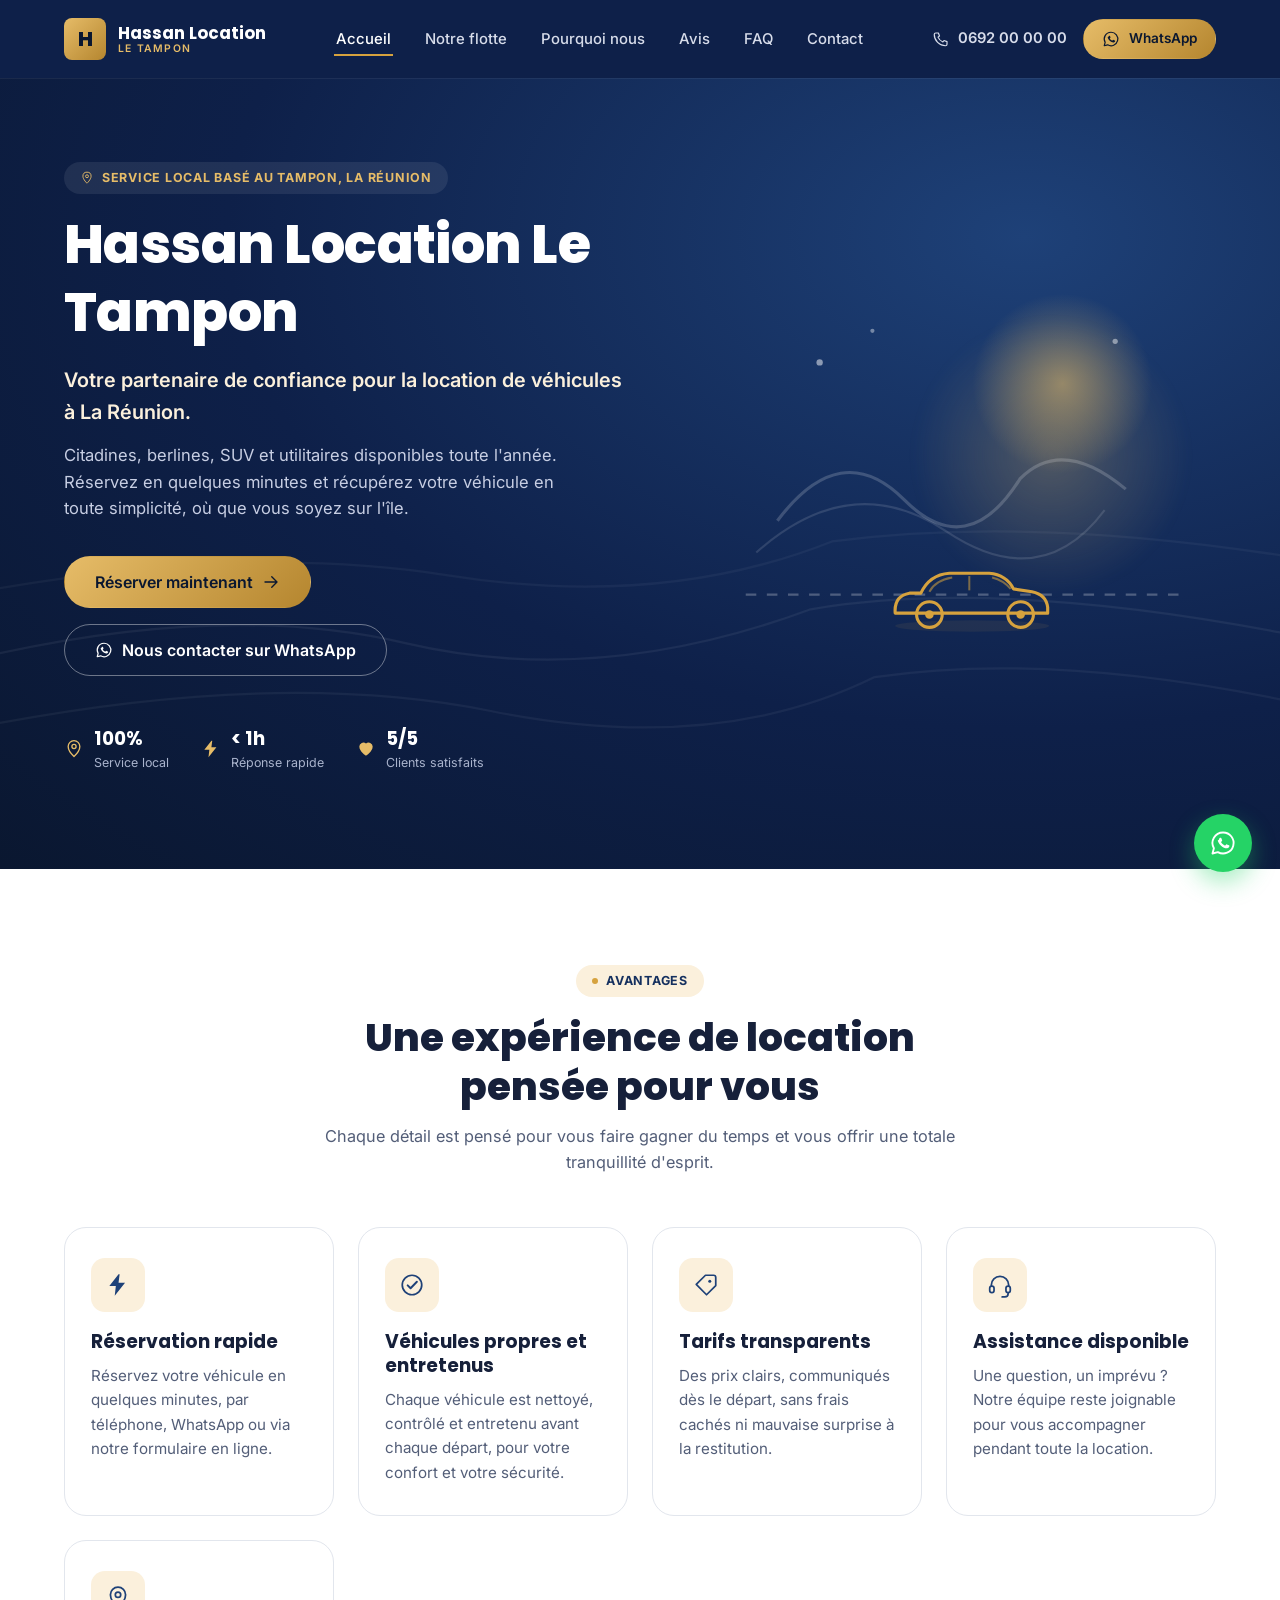
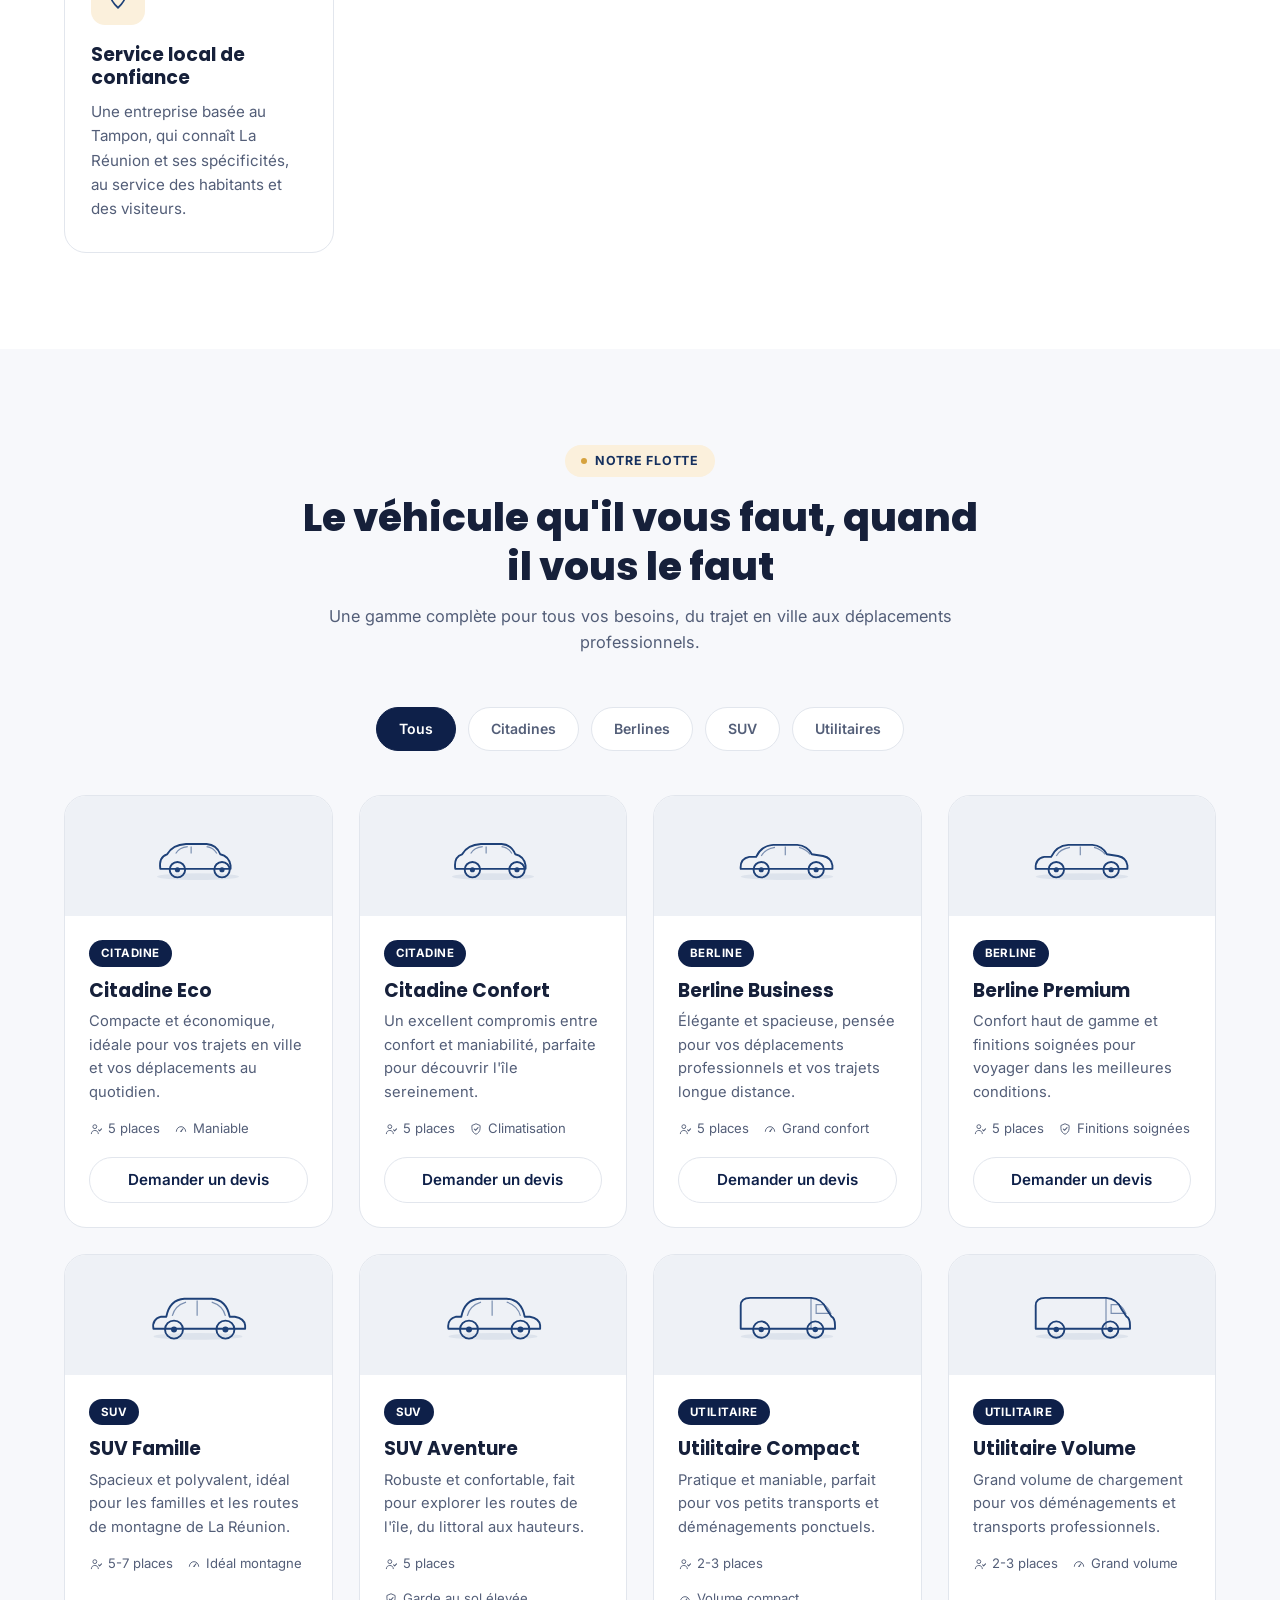
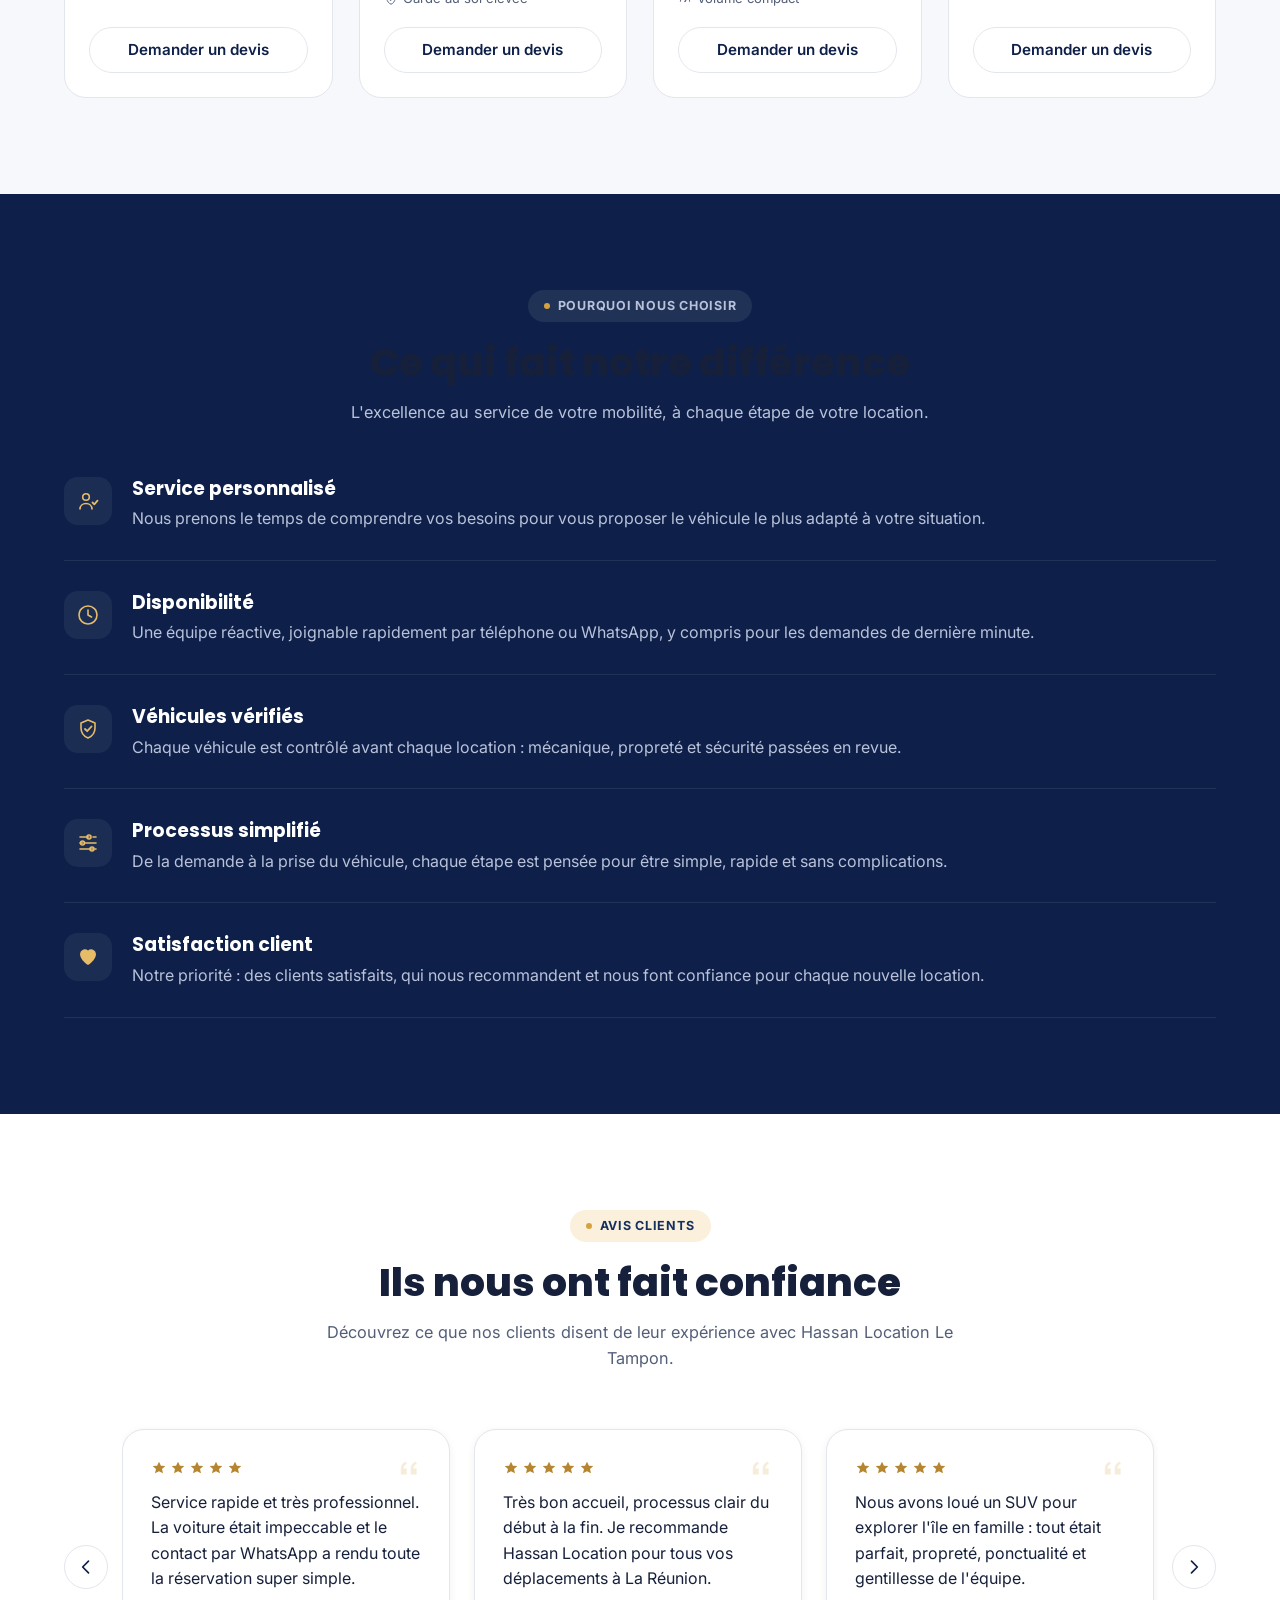
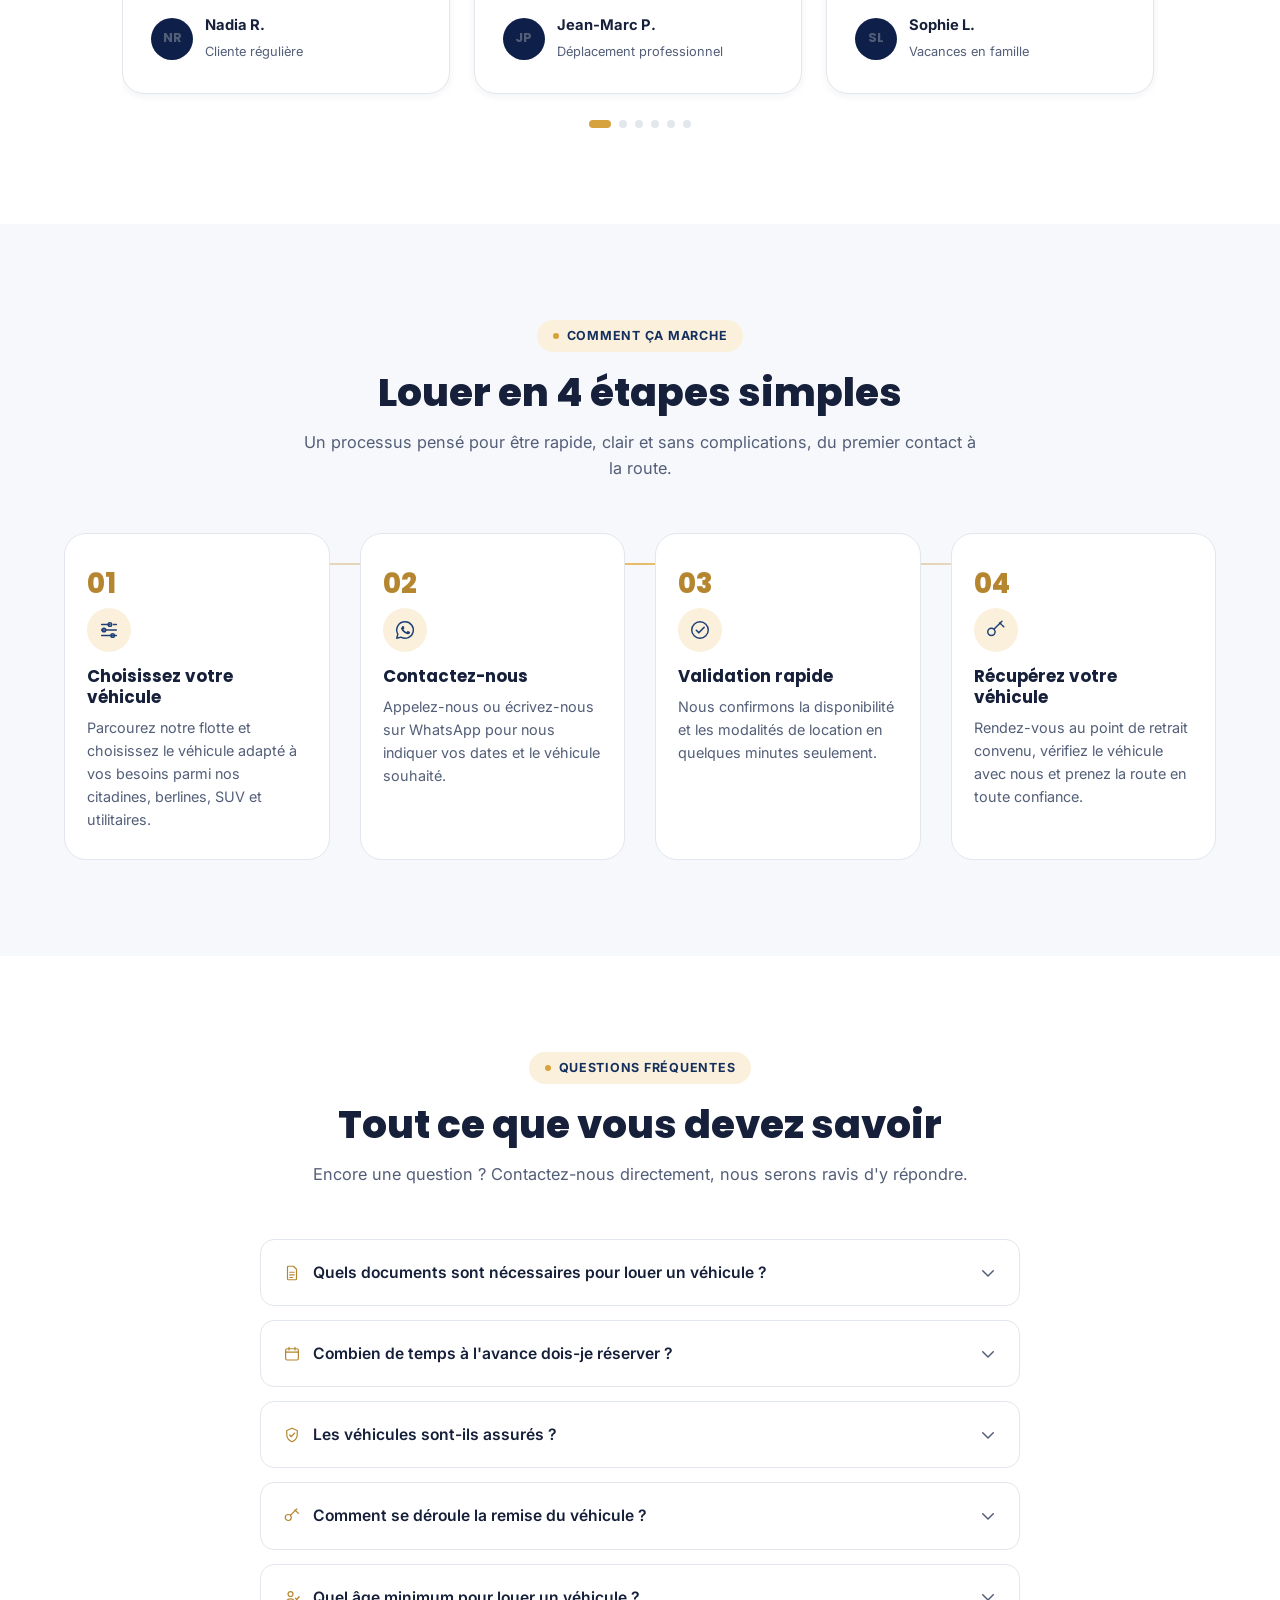
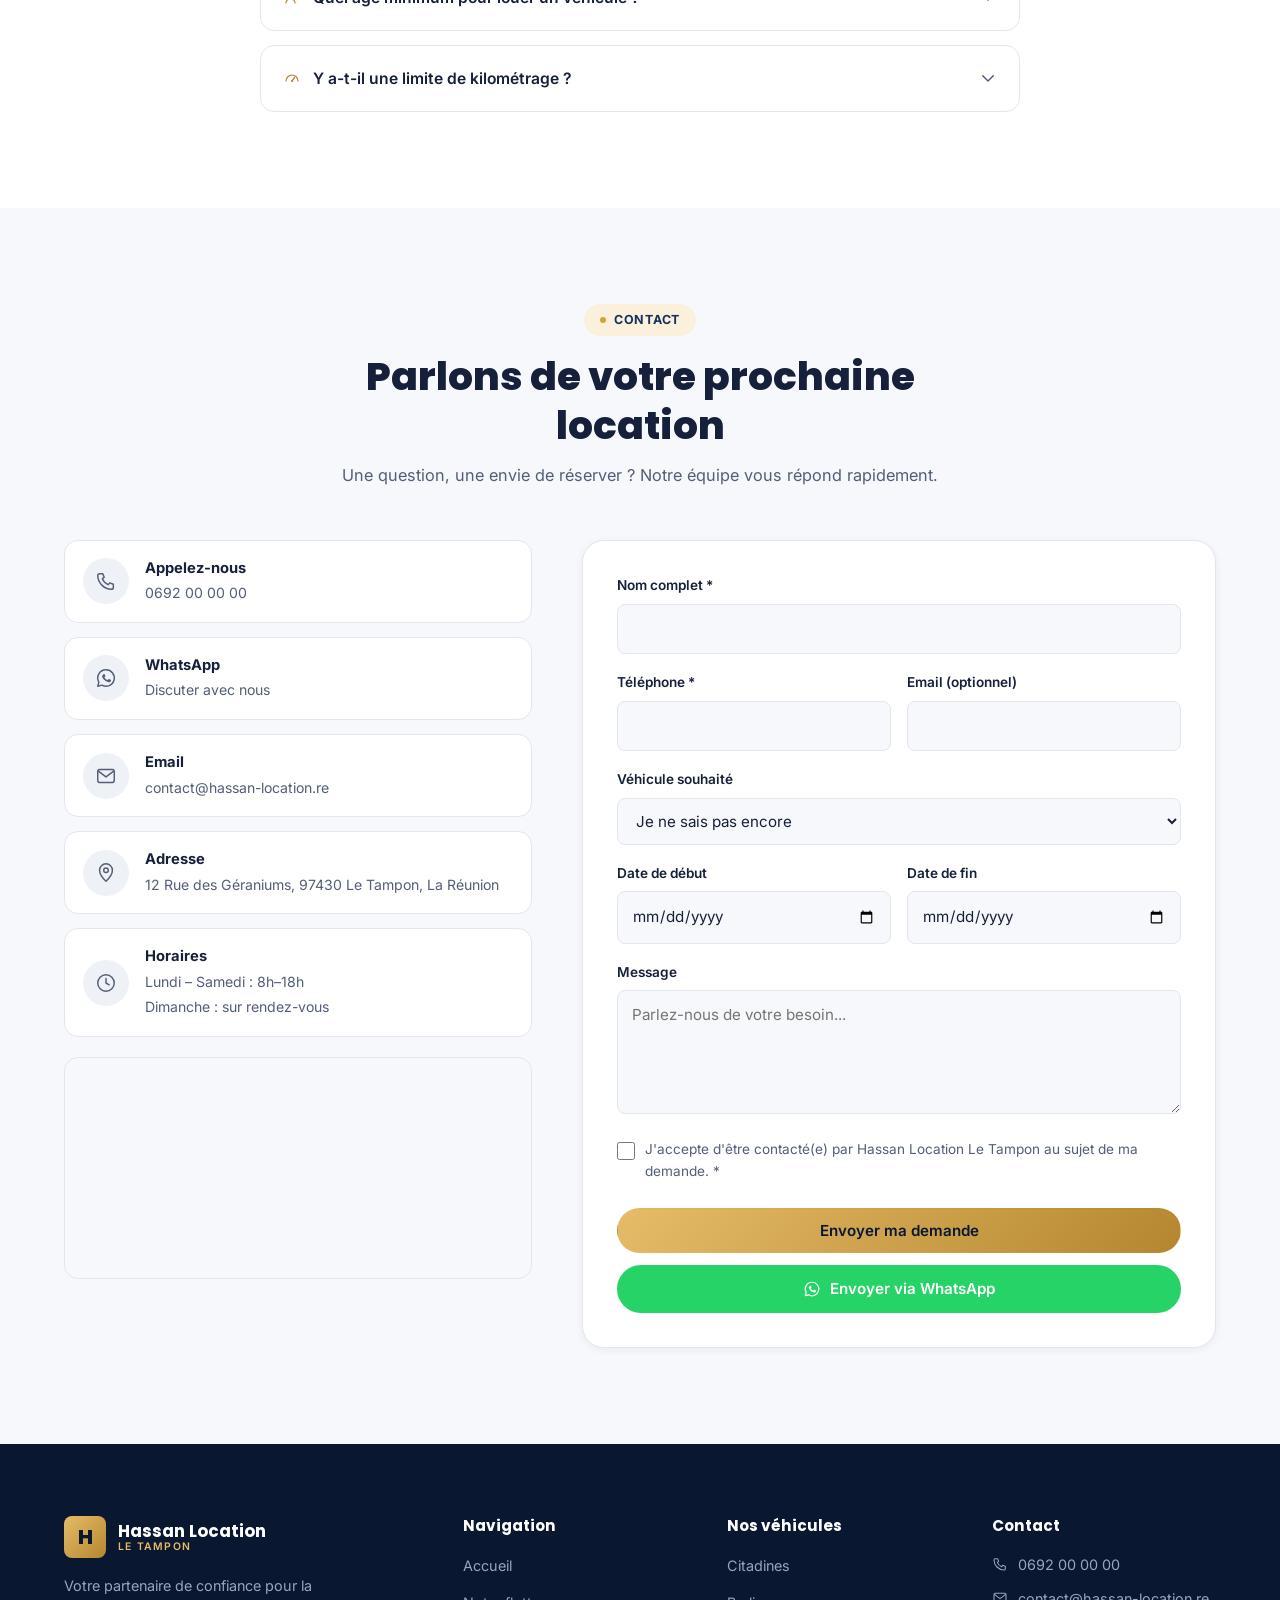
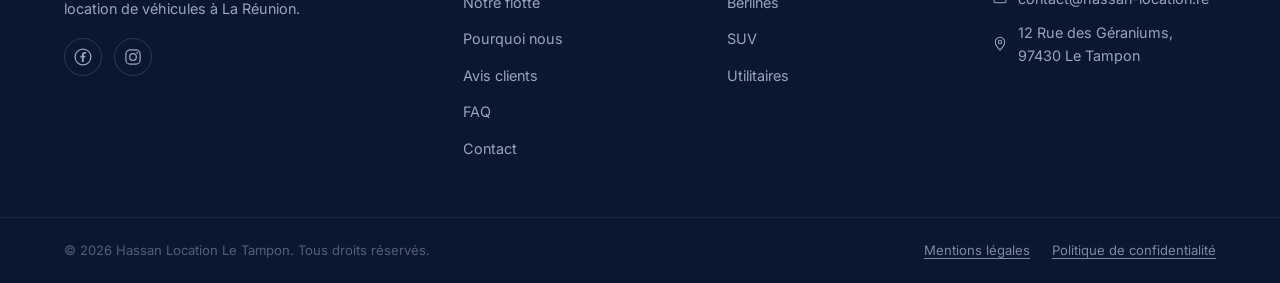
==== index.html @ 2c3fb7ec "Rename hassan-location-le-tampon.html to index.html" ====
<!DOCTYPE html>
<html lang="fr">
<head>
<meta charset="UTF-8">
<meta name="viewport" content="width=device-width, initial-scale=1.0">
<title>Hassan Location Le Tampon | Location de Véhicules à La Réunion</title>
<meta name="description" content="Hassan Location Le Tampon : location de citadines, berlines, SUV et utilitaires à La Réunion. Réservation rapide, tarifs transparents, service local de confiance. Appelez-nous ou contactez-nous sur WhatsApp.">
<meta name="keywords" content="location voiture Le Tampon, location véhicule La Réunion, location utilitaire Réunion, location SUV La Réunion, Hassan Location">
<meta name="robots" content="index, follow">
<meta name="author" content="Hassan Location Le Tampon">
<link rel="canonical" href="https://www.hassan-location.re/">

<!-- Open Graph -->
<meta property="og:type" content="website">
<meta property="og:locale" content="fr_FR">
<meta property="og:title" content="Hassan Location Le Tampon | Location de Véhicules à La Réunion">
<meta property="og:description" content="Votre partenaire de confiance pour la location de véhicules à La Réunion. Citadines, berlines, SUV, utilitaires.">
<meta property="og:site_name" content="Hassan Location Le Tampon">

<!-- Favicon : monogramme SVG intégré (à remplacer par votre propre logo si besoin) -->
<link rel="icon" type="image/svg+xml" href="data:image/svg+xml,%3Csvg xmlns='http://www.w3.org/2000/svg' viewBox='0 0 64 64'%3E%3Crect width='64' height='64' rx='14' fill='%230E2049'/%3E%3Ctext x='32' y='45' font-family='Arial, sans-serif' font-size='32' font-weight='800' fill='%23D6A23E' text-anchor='middle'%3EH%3C/text%3E%3C/svg%3E">

<!-- Polices Google Fonts -->
<link rel="preconnect" href="https://fonts.googleapis.com">
<link rel="preconnect" href="https://fonts.gstatic.com" crossorigin>
<link href="https://fonts.googleapis.com/css2?family=Inter:wght@400;500;600;700&family=Poppins:wght@600;700;800&display=swap" rel="stylesheet">

<!-- Données structurées (SEO local) -->
<script type="application/ld+json">
{
  "@context": "https://schema.org",
  "@type": "AutoRental",
  "name": "Hassan Location Le Tampon",
  "telephone": "+262692000000",
  "email": "contact@hassan-location.re",
  "address": {
    "@type": "PostalAddress",
    "streetAddress": "12 Rue des Géraniums",
    "addressLocality": "Le Tampon",
    "postalCode": "97430",
    "addressRegion": "La Réunion",
    "addressCountry": "RE"
  },
  "geo": {
    "@type": "GeoCoordinates",
    "latitude": -21.2783,
    "longitude": 55.5197
  },
  "areaServed": "La Réunion",
  "priceRange": "€€",
  "openingHoursSpecification": [
    {
      "@type": "OpeningHoursSpecification",
      "dayOfWeek": ["Monday","Tuesday","Wednesday","Thursday","Friday","Saturday"],
      "opens": "08:00",
      "closes": "18:00"
    }
  ]
}
</script>

<style>
/* ===================================================================
   HASSAN LOCATION LE TAMPON — FEUILLE DE STYLE
   Sommaire : 1.Variables 2.Reset 3.Typo 4.Layout 5.Boutons 6.Icônes
   7.Header 8.Hero 9.Avantages 10.Flotte 11.Pourquoi-nous 12.Avis
   13.Processus 14.FAQ 15.Contact 16.Footer 17.Modale 18.Flottants
   19.Animations 20.Responsive 21.Accessibilité
   =================================================================== */

/* ---------- 1. VARIABLES ---------- */
:root{
  --color-navy-950:#0A1730;
  --color-navy-900:#0E2049;
  --color-navy-800:#15305F;
  --color-navy-700:#1E4178;
  --color-gold-600:#B5862F;
  --color-gold-500:#D6A23E;
  --color-gold-400:#E6BC68;
  --color-gold-100:#FBF0DC;
  --color-white:#FFFFFF;
  --color-bg-soft:#F7F8FB;
  --color-bg-mute:#EEF1F6;
  --color-ink:#16203A;
  --color-ink-soft:#535E78;
  --color-border:#E2E6ED;
  --color-whatsapp:#25D366;

  --radius-sm:8px;
  --radius-md:14px;
  --radius-lg:22px;
  --radius-pill:999px;

  --shadow-sm:0 2px 8px rgba(14,32,73,.06);
  --shadow-md:0 10px 28px rgba(14,32,73,.10);
  --shadow-lg:0 22px 50px rgba(14,32,73,.14);
  --shadow-gold:0 12px 28px rgba(214,162,62,.35);

  --font-head:'Poppins',Arial,sans-serif;
  --font-body:'Inter',Arial,sans-serif;

  --container-w:1200px;
  --header-h:78px;
  --transition:.25s ease;
  --focus-color:var(--color-navy-900);
}

/* ---------- 2. RESET ---------- */
*,*::before,*::after{box-sizing:border-box;margin:0;padding:0;}
html{scroll-behavior:smooth;-webkit-text-size-adjust:100%;}
body{
  font-family:var(--font-body);
  color:var(--color-ink);
  background:var(--color-white);
  line-height:1.6;
  font-size:16px;
  padding-top:var(--header-h);
  overflow-x:hidden;
}
img,svg{max-width:100%;display:block;}
a{color:inherit;text-decoration:none;}
button{font:inherit;color:inherit;background:none;border:none;cursor:pointer;}
ul,ol{list-style:none;}
input,textarea,select{font:inherit;color:inherit;}
h1,h2,h3,h4{font-family:var(--font-head);color:var(--color-ink);line-height:1.25;font-weight:700;}

/* ---------- 3. TYPOGRAPHIE ---------- */
h2{font-size:clamp(1.7rem,3.4vw,2.45rem);font-weight:800;}
h3{font-size:1.18rem;font-weight:700;}
p{color:var(--color-ink-soft);}

.eyebrow{
  display:inline-flex;align-items:center;gap:8px;
  font-family:var(--font-body);font-weight:700;font-size:.78rem;
  letter-spacing:.06em;text-transform:uppercase;
  color:var(--color-navy-800);background:var(--color-gold-100);
  padding:6px 16px;border-radius:var(--radius-pill);margin-bottom:16px;
}
.eyebrow::before{content:'';width:6px;height:6px;border-radius:50%;background:var(--color-gold-500);flex-shrink:0;}
.eyebrow--light:has(svg)::before{display:none;}
.eyebrow--light{background:rgba(255,255,255,.08);color:var(--color-gold-400);}

.section-head{max-width:680px;margin:0 auto 52px;text-align:center;}
.section-head h2{margin-bottom:4px;}
.section-head__text{font-size:1.02rem;margin-top:12px;}
.section-head__text--light{color:#B9C2DA;}

/* ---------- 4. LAYOUT ---------- */
.container{max-width:var(--container-w);margin:0 auto;padding:0 24px;}
.section{padding-block:96px;}
.section--alt{background:var(--color-bg-soft);}
.section--dark{background:var(--color-navy-900);color:var(--color-white);}
.section--dark h3{color:var(--color-white);}
.section--dark p{color:#B9C2DA;}

.skip-link{
  position:absolute;left:-999px;top:0;background:var(--color-gold-500);
  color:var(--color-navy-950);padding:12px 20px;font-weight:700;z-index:200;
  border-radius:0 0 var(--radius-sm) 0;
}
.skip-link:focus{left:0;}

#accueil,#avantages,#flotte,#pourquoi-nous,#avis,#processus,#faq,#contact{
  scroll-margin-top:var(--header-h);
}

/* ---------- 5. BOUTONS ---------- */
.btn{
  display:inline-flex;align-items:center;justify-content:center;gap:9px;
  font-family:var(--font-body);font-weight:600;font-size:.95rem;
  padding:14px 26px;border-radius:var(--radius-pill);
  transition:transform var(--transition),box-shadow var(--transition),background var(--transition),color var(--transition),border-color var(--transition);
  white-space:nowrap;border:1.5px solid transparent;line-height:1;
}
.btn .icon{width:18px;height:18px;}
.btn--primary{
  background:linear-gradient(135deg,var(--color-gold-400),var(--color-gold-600));
  color:var(--color-navy-950);
}
.btn--primary:hover{transform:translateY(-2px);box-shadow:var(--shadow-gold);}
.btn--outline{
  background:var(--color-white);border-color:var(--color-border);color:var(--color-navy-900);
}
.btn--outline:hover{border-color:var(--color-gold-500);background:var(--color-gold-100);color:var(--color-navy-950);}
.btn--ghost{border-color:rgba(255,255,255,.4);color:var(--color-white);}
.btn--ghost:hover{background:rgba(255,255,255,.1);border-color:var(--color-white);}
.btn--whatsapp{background:var(--color-whatsapp);color:var(--color-white);}
.btn--whatsapp:hover{background:#1ebd5a;transform:translateY(-2px);}
.btn--sm{padding:10px 18px;font-size:.85rem;}
.btn--lg{padding:16px 30px;font-size:1rem;}
.btn--block{width:100%;}

/* ---------- 6. ICÔNES ---------- */
.icon{flex-shrink:0;display:inline-block;vertical-align:middle;color:inherit;}

/* ---------- 7. HEADER ---------- */
.header{
  position:fixed;top:0;left:0;right:0;z-index:100;height:var(--header-h);
  background:var(--color-navy-900);box-shadow:0 1px 0 rgba(255,255,255,.06);
  --focus-color:var(--color-gold-400);
}
.header__inner{
  height:100%;display:flex;align-items:center;justify-content:space-between;gap:24px;
}
.brand{display:inline-flex;align-items:center;gap:12px;}
.brand__mark{
  width:42px;height:42px;border-radius:var(--radius-sm);flex-shrink:0;
  background:linear-gradient(135deg,var(--color-gold-400),var(--color-gold-600));
  color:var(--color-navy-950);display:inline-flex;align-items:center;justify-content:center;
  font-family:var(--font-head);font-weight:800;font-size:1.25rem;
}
.brand__text{display:flex;flex-direction:column;line-height:1.2;}
.brand__name{font-family:var(--font-head);font-weight:700;font-size:1.05rem;color:var(--color-white);}
.brand__place{font-size:.65rem;letter-spacing:.12em;color:var(--color-gold-400);font-weight:600;}

.nav__list{display:flex;align-items:center;gap:30px;}
.nav__list a{
  font-weight:500;font-size:.93rem;color:#D7DCEA;position:relative;padding:6px 2px;
  transition:color var(--transition);
}
.nav__list a::after{
  content:'';position:absolute;left:0;right:0;bottom:-2px;height:2px;background:var(--color-gold-500);
  transform:scaleX(0);transition:transform var(--transition);transform-origin:left;
}
.nav__list a:hover{color:var(--color-white);}
.nav__list a:hover::after{transform:scaleX(1);}

.header__actions{display:flex;align-items:center;gap:16px;}
.header__phone{display:inline-flex;align-items:center;gap:8px;color:#D7DCEA;font-weight:600;font-size:.92rem;transition:color var(--transition);}
.header__phone:hover{color:var(--color-gold-400);}

.hamburger{display:none;color:var(--color-white);padding:6px;}
.header.is-scrolled{box-shadow:0 4px 20px rgba(10,23,48,.22);}
.nav__list a.is-active{color:var(--color-white);}
.nav__list a.is-active::after{transform:scaleX(1);}

/* Menu mobile (panneau déroulant) */
@media (max-width:959px){
  .hamburger{display:inline-flex;}
  .nav{
    position:absolute;top:100%;left:0;right:0;background:var(--color-navy-800);
    max-height:0;overflow:hidden;transition:max-height .3s ease;
  }
  .nav.is-open{max-height:420px;}
  .nav__list{flex-direction:column;align-items:flex-start;gap:0;padding:8px 24px 18px;}
  .nav__list li{width:100%;}
  .nav__list a{display:block;padding:13px 0;width:100%;border-bottom:1px solid rgba(255,255,255,.07);}
  .nav__list a::after{display:none;}
}
@media (max-width:640px){
  .header__phone{display:none;}
  .header__actions .btn--primary{display:none;}
}

/* ---------- 8. HERO ---------- */
.hero{
  position:relative;overflow:hidden;
  background:radial-gradient(ellipse at 80% 20%,var(--color-navy-700) 0%,var(--color-navy-900) 55%,var(--color-navy-950) 100%);
  color:var(--color-white);padding-block:84px 96px;
  --focus-color:var(--color-gold-400);
}
.hero__bg{position:absolute;inset:0;z-index:0;}
.hero__contours{width:100%;height:100%;}
.hero__inner{position:relative;z-index:1;display:grid;grid-template-columns:1.1fr .9fr;gap:48px;align-items:center;}
.hero__content{max-width:560px;}
.hero__title{font-size:clamp(2.3rem,5vw,3.4rem);font-weight:800;color:var(--color-white);margin-bottom:18px;letter-spacing:-.01em;}
.hero__subtitle{font-size:1.25rem;font-weight:600;color:var(--color-gold-100);margin-bottom:14px;}
.hero__text{color:#C7CEE3;font-size:1.04rem;margin-bottom:34px;max-width:500px;}
.hero__ctas{display:flex;flex-wrap:wrap;gap:16px;margin-bottom:48px;}

.hero__stats{display:flex;flex-wrap:wrap;gap:32px;}
.hero__stats li{display:flex;align-items:center;gap:10px;}
.hero__stats .icon{color:var(--color-gold-400);}
.hero__stats strong{display:block;font-family:var(--font-head);font-size:1.15rem;color:var(--color-white);}
.hero__stats span{display:block;font-size:.78rem;color:#A9B3CC;}

.hero__visual{position:relative;height:380px;}
.hero__glow{
  position:absolute;top:10%;right:5%;width:280px;height:280px;border-radius:50%;
  background:radial-gradient(circle,rgba(230,188,104,.28),transparent 70%);filter:blur(6px);
}
.hero__illustration{position:relative;width:100%;height:100%;}

/* ---------- 9. AVANTAGES ---------- */
.advantages__grid{display:grid;grid-template-columns:repeat(auto-fit,minmax(220px,1fr));gap:24px;}
.advantages__card{
  background:var(--color-white);border:1px solid var(--color-border);border-radius:var(--radius-lg);
  padding:30px 26px;transition:transform var(--transition),box-shadow var(--transition),border-color var(--transition);
}
.advantages__card:hover{transform:translateY(-4px);box-shadow:var(--shadow-md);border-color:transparent;}
.advantages__icon{
  display:inline-flex;align-items:center;justify-content:center;width:54px;height:54px;
  border-radius:var(--radius-md);background:var(--color-gold-100);color:var(--color-navy-700);
  margin-bottom:18px;
}
.advantages__card h3{margin-bottom:10px;}
.advantages__card p{font-size:.95rem;}

/* ---------- 10. FLOTTE ---------- */
.fleet__filters{display:flex;flex-wrap:wrap;justify-content:center;gap:12px;margin-bottom:44px;}
.fleet__filter{
  padding:10px 22px;border-radius:var(--radius-pill);border:1.5px solid var(--color-border);
  background:var(--color-white);font-weight:600;font-size:.88rem;color:var(--color-ink-soft);
  transition:all var(--transition);
}
.fleet__filter:hover{border-color:var(--color-gold-500);color:var(--color-navy-900);}
.fleet__filter.is-active{
  background:var(--color-navy-900);border-color:var(--color-navy-900);color:var(--color-white);
}

.fleet__grid{display:grid;grid-template-columns:repeat(auto-fit,minmax(260px,1fr));gap:26px;}
.fleet__card{
  background:var(--color-white);border:1px solid var(--color-border);border-radius:var(--radius-lg);
  overflow:hidden;transition:transform var(--transition),box-shadow var(--transition);
  display:flex;flex-direction:column;
}
.fleet__card:hover{transform:translateY(-5px);box-shadow:var(--shadow-lg);}
.fleet__card.is-hidden{display:none;}
.fleet__visual{
  background:var(--color-bg-mute);color:var(--color-navy-700);
  display:flex;align-items:center;justify-content:center;padding:30px 20px;
}
.fleet__visual .icon{width:120px;height:60px;}
.fleet__body{padding:24px;display:flex;flex-direction:column;flex:1;}
.fleet__tag{
  display:inline-block;background:var(--color-navy-900);color:var(--color-white);
  font-size:.72rem;font-weight:700;letter-spacing:.04em;text-transform:uppercase;
  padding:4px 12px;border-radius:var(--radius-pill);margin-bottom:12px;align-self:flex-start;
}
.fleet__body h3{margin-bottom:8px;}
.fleet__body p{font-size:.92rem;flex:0;}
.fleet__specs{display:flex;gap:14px;flex-wrap:wrap;margin:14px 0 18px;font-size:.82rem;color:var(--color-ink-soft);}
.fleet__specs span{display:inline-flex;align-items:center;gap:5px;}
.fleet__body .btn{margin-top:auto;}

/* ---------- 11. POURQUOI NOUS ---------- */
.why__grid{display:grid;grid-template-columns:1fr;gap:30px 50px;}
.why__row{display:flex;gap:20px;align-items:flex-start;padding-bottom:28px;border-bottom:1px solid rgba(255,255,255,.08);}
.why__icon{
  display:inline-flex;align-items:center;justify-content:center;width:48px;height:48px;flex-shrink:0;
  border-radius:var(--radius-md);background:rgba(255,255,255,.06);color:var(--color-gold-400);
}
.why__row h3{margin-bottom:6px;}

/* ---------- 12. AVIS ---------- */
.testimonials__wrap{position:relative;display:flex;align-items:center;gap:14px;max-width:var(--container-w);margin:0 auto;padding:0 24px;}
.testimonials__track{
  display:flex;gap:24px;overflow-x:auto;scroll-snap-type:x mandatory;scroll-behavior:smooth;
  padding:6px 2px 18px;flex:1;scrollbar-width:none;
}
.testimonials__track::-webkit-scrollbar{display:none;}
.testimonials__card{
  scroll-snap-align:start;flex:0 0 100%;background:var(--color-white);border:1px solid var(--color-border);
  border-radius:var(--radius-lg);padding:30px 28px;position:relative;box-shadow:var(--shadow-sm);
}
.testimonials__quote{position:absolute;top:24px;right:26px;color:var(--color-gold-500);opacity:.2;}
.testimonials__stars{display:flex;gap:3px;color:var(--color-gold-600);margin-bottom:14px;}
.testimonials__stars .icon{color:var(--color-gold-600);}
.testimonials__card p{color:var(--color-ink);font-size:1rem;margin-bottom:22px;}
.testimonials__author{display:flex;align-items:center;gap:12px;}
.testimonials__avatar{
  width:42px;height:42px;border-radius:50%;background:var(--color-navy-900);color:var(--color-gold-400);
  display:inline-flex;align-items:center;justify-content:center;font-family:var(--font-head);font-weight:700;font-size:.85rem;
}
.testimonials__author strong{display:block;font-size:.92rem;}
.testimonials__author span{font-size:.8rem;color:var(--color-ink-soft);}
.testimonials__nav{
  flex-shrink:0;width:44px;height:44px;border-radius:50%;border:1.5px solid var(--color-border);
  display:inline-flex;align-items:center;justify-content:center;color:var(--color-navy-900);
  transition:all var(--transition);
}
.testimonials__nav:hover{background:var(--color-navy-900);color:var(--color-white);border-color:var(--color-navy-900);}
.testimonials__nav--prev .icon{transform:rotate(90deg);}
.testimonials__nav--next .icon{transform:rotate(-90deg);}
.testimonials__dots{display:flex;justify-content:center;gap:8px;margin-top:8px;}
.testimonials__dot{width:8px;height:8px;border-radius:50%;background:var(--color-border);transition:all var(--transition);}
.testimonials__dot.is-active{background:var(--color-gold-500);width:22px;border-radius:var(--radius-pill);}

/* ---------- 13. PROCESSUS ---------- */
.process__steps{display:grid;grid-template-columns:repeat(4,1fr);gap:30px;position:relative;}
.process__steps::before{
  content:'';position:absolute;top:30px;left:8%;right:8%;height:2px;
  background:linear-gradient(90deg,var(--color-border),var(--color-gold-400),var(--color-border));
}
.process__step{position:relative;background:var(--color-white);padding:28px 22px;border-radius:var(--radius-lg);border:1px solid var(--color-border);}
.process__num{
  display:block;font-family:var(--font-head);font-weight:800;font-size:1.7rem;color:var(--color-gold-600);
  margin-bottom:2px;
}
.process__icon{
  display:inline-flex;align-items:center;justify-content:center;width:44px;height:44px;
  border-radius:50%;background:var(--color-gold-100);color:var(--color-navy-700);margin-bottom:14px;
}
.process__step h3{margin-bottom:8px;font-size:1.05rem;}
.process__step p{font-size:.9rem;}

/* ---------- 14. FAQ ---------- */
.faq__list{max-width:760px;margin:0 auto;display:flex;flex-direction:column;gap:14px;}
.faq__item{border:1px solid var(--color-border);border-radius:var(--radius-md);overflow:hidden;background:var(--color-white);}
.faq__question{
  width:100%;display:flex;align-items:center;justify-content:space-between;gap:16px;
  padding:20px 22px;text-align:left;font-weight:600;font-size:.98rem;
}
.faq__question span{display:flex;align-items:center;gap:12px;}
.faq__question .icon:first-child{color:var(--color-gold-600);flex-shrink:0;}
.faq__chevron{transition:transform var(--transition);color:var(--color-ink-soft);}
.faq__item.is-open .faq__chevron{transform:rotate(180deg);}
.faq__answer{max-height:0;overflow:hidden;transition:max-height .3s ease;}
.faq__answer p{padding:0 22px 20px 54px;font-size:.92rem;}

/* ---------- 15. CONTACT ---------- */
.contact__grid{display:grid;grid-template-columns:.85fr 1.15fr;gap:50px;align-items:flex-start;}
.contact__info{display:flex;flex-direction:column;gap:14px;}
.contact__item{
  display:flex;align-items:center;gap:16px;background:var(--color-white);border:1px solid var(--color-border);
  border-radius:var(--radius-md);padding:16px 18px;transition:all var(--transition);
}
a.contact__item:hover{border-color:var(--color-gold-500);box-shadow:var(--shadow-sm);}
.contact__icon{
  display:inline-flex;align-items:center;justify-content:center;width:46px;height:46px;flex-shrink:0;
  border-radius:50%;background:var(--color-bg-mute);color:var(--color-navy-700);
}
a.contact__item:hover .contact__icon{background:var(--color-navy-900);color:var(--color-gold-400);}
.contact__item strong{display:block;font-size:.92rem;}
.contact__item span{font-size:.88rem;color:var(--color-ink-soft);}
.contact__map{border-radius:var(--radius-md);overflow:hidden;border:1px solid var(--color-border);margin-top:6px;}
.contact__map iframe{display:block;}

.contact__form{
  background:var(--color-white);border:1px solid var(--color-border);border-radius:var(--radius-lg);
  padding:34px;box-shadow:var(--shadow-sm);position:relative;
}
.form__row{margin-bottom:18px;}
.form__row--split{display:grid;grid-template-columns:1fr 1fr;gap:16px;}
.form__row label{display:block;font-size:.85rem;font-weight:600;margin-bottom:7px;color:var(--color-ink);}
.form__row input,.form__row select,.form__row textarea{
  width:100%;border:1.5px solid var(--color-border);border-radius:var(--radius-sm);
  padding:12px 14px;font-size:.95rem;background:var(--color-bg-soft);transition:border-color var(--transition),background var(--transition);
}
.form__row input:focus,.form__row select:focus,.form__row textarea:focus{
  border-color:var(--color-gold-500);background:var(--color-white);outline:none;
}
.form__row textarea{resize:vertical;min-height:96px;}
.form__row--checkbox{display:flex;align-items:flex-start;gap:10px;}
.form__row--checkbox input{width:18px;height:18px;margin-top:3px;flex-shrink:0;accent-color:var(--color-gold-500);}
.form__row--checkbox label{font-size:.85rem;color:var(--color-ink-soft);font-weight:400;}
.form__actions{display:flex;flex-direction:column;gap:12px;margin-top:8px;}
.form__success{
  display:flex;align-items:center;gap:12px;background:#EAF7EE;color:#1F7A3D;
  border-radius:var(--radius-md);padding:16px 18px;margin-top:16px;font-size:.92rem;
}
.form__success[hidden]{display:none;}
.form__success .icon{flex-shrink:0;}

/* ---------- 16. FOOTER ---------- */
.footer{background:var(--color-navy-950);color:#AEB7CC;padding-top:72px;--focus-color:var(--color-gold-400);}
.footer__grid{display:grid;grid-template-columns:1.6fr 1fr 1fr 1fr;gap:40px;padding-bottom:56px;}
.footer .brand__name{color:var(--color-white);}
.footer__col--brand p{margin:16px 0 18px;font-size:.9rem;max-width:280px;color:#9AA4BC;}
.footer__socials{display:flex;gap:12px;}
.footer__socials a{
  width:38px;height:38px;border-radius:50%;border:1px solid rgba(255,255,255,.15);
  display:inline-flex;align-items:center;justify-content:center;transition:all var(--transition);
}
.footer__socials a:hover{background:var(--color-gold-500);color:var(--color-navy-950);border-color:var(--color-gold-500);}
.footer__col h4{color:var(--color-white);font-size:.95rem;margin-bottom:18px;}
.footer__col ul{display:flex;flex-direction:column;gap:11px;}
.footer__col a{font-size:.9rem;color:#9AA4BC;transition:color var(--transition);}
.footer__col a:hover{color:var(--color-gold-400);}
.footer__contact li{display:flex;align-items:center;gap:10px;font-size:.9rem;color:#9AA4BC;}
.footer__bottom{border-top:1px solid rgba(255,255,255,.08);padding:22px 0;}
.footer__bottom-inner{display:flex;flex-wrap:wrap;justify-content:space-between;gap:14px;font-size:.82rem;color:#7E89A3;}
.footer__legal-links{display:flex;gap:22px;}
.footer__legal-links button{font-size:.82rem;color:#7E89A3;text-decoration:underline;text-underline-offset:3px;}
.footer__legal-links button:hover{color:var(--color-gold-400);}

/* ---------- 17. MODALE ---------- */
.modal{position:fixed;inset:0;z-index:300;display:flex;align-items:center;justify-content:center;padding:24px;visibility:hidden;opacity:0;transition:opacity var(--transition),visibility var(--transition);}
.modal.is-open{visibility:visible;opacity:1;}
.modal__overlay{position:absolute;inset:0;background:rgba(10,23,48,.6);backdrop-filter:blur(2px);}
.modal__panel{
  position:relative;background:var(--color-white);border-radius:var(--radius-lg);max-width:640px;width:100%;
  max-height:80vh;overflow-y:auto;padding:40px;transform:translateY(14px);transition:transform var(--transition);
}
.modal.is-open .modal__panel{transform:translateY(0);}
.modal__panel h2{margin-bottom:20px;font-size:1.4rem;}
.modal__panel h3{margin:22px 0 10px;font-size:1.05rem;color:var(--color-navy-900);}
.modal__panel p{font-size:.92rem;margin-bottom:10px;}
.modal__list li{font-size:.9rem;margin-bottom:8px;color:var(--color-ink-soft);}
.modal__close{position:absolute;top:18px;right:18px;color:var(--color-ink-soft);padding:6px;}
.modal__close:hover{color:var(--color-ink);}

/* ---------- 18. ÉLÉMENTS FLOTTANTS ---------- */
.float-whatsapp{
  position:fixed;bottom:28px;right:28px;z-index:90;width:58px;height:58px;border-radius:50%;
  background:var(--color-whatsapp);color:var(--color-white);display:flex;align-items:center;justify-content:center;
  box-shadow:0 10px 24px rgba(37,211,102,.4);transition:transform var(--transition);
}
.float-whatsapp:hover{transform:scale(1.08);}

.back-to-top{
  position:fixed;bottom:28px;left:28px;z-index:90;width:46px;height:46px;border-radius:50%;
  background:var(--color-navy-900);color:var(--color-white);display:flex;align-items:center;justify-content:center;
  box-shadow:var(--shadow-md);opacity:0;transform:translateY(10px);transition:all var(--transition);
}
.back-to-top.is-visible{opacity:1;transform:translateY(0);}
.back-to-top .icon{transform:rotate(180deg);}

.mobile-bar{
  display:none;position:fixed;bottom:0;left:0;right:0;z-index:95;
  background:var(--color-white);border-top:1px solid var(--color-border);
  padding:10px 14px calc(10px + env(safe-area-inset-bottom));gap:10px;
  box-shadow:0 -6px 18px rgba(14,32,73,.08);
}
.mobile-bar__btn{
  flex:1;display:flex;align-items:center;justify-content:center;gap:8px;
  padding:13px 10px;border-radius:var(--radius-pill);font-weight:600;font-size:.88rem;
}
.mobile-bar__btn--call{background:var(--color-bg-mute);color:var(--color-navy-900);}
.mobile-bar__btn--whatsapp{background:var(--color-whatsapp);color:var(--color-white);}

/* ---------- 19. ANIMATIONS / RÉVÉLATION AU SCROLL ---------- */
.reveal{opacity:0;transform:translateY(22px);transition:opacity .6s ease,transform .6s ease;}
.reveal.is-visible{opacity:1;transform:translateY(0);}

/* ---------- 20. RESPONSIVE ---------- */
@media (max-width:959px){
  :root{--header-h:68px;}
  .nav__list{gap:22px;}
  .section{padding-block:72px;}
  .hero{padding-block:56px 64px;}
  .hero__inner{grid-template-columns:1fr;}
  .hero__visual{display:none;}
  .hero__content{max-width:100%;}
  .why__row{border-bottom:1px solid rgba(255,255,255,.08);}
  .process__steps{grid-template-columns:repeat(2,1fr);}
  .process__steps::before{display:none;}
  .contact__grid{grid-template-columns:1fr;gap:40px;}
}
@media (max-width:767px){
  .footer__grid{grid-template-columns:1fr 1fr;gap:36px 24px;}
  .footer__col--brand{grid-column:1/-1;}
}
@media (max-width:640px){
  .container{padding:0 18px;}
  .section{padding-block:60px;}
  .section-head{margin-bottom:38px;}
  h2{font-size:1.65rem;}
  .hero__title{font-size:2.1rem;}
  .hero__subtitle{font-size:1.08rem;}
  .hero__ctas{flex-direction:column;}
  .hero__ctas .btn{width:100%;}
  .hero__stats{gap:20px;}
  .process__steps{grid-template-columns:1fr;}
  .form__row--split{grid-template-columns:1fr;gap:0;}
  .footer__grid{grid-template-columns:1fr;text-align:left;}
  .footer__bottom-inner{flex-direction:column;text-align:center;align-items:center;}
  .float-whatsapp{display:none;}
  .back-to-top{bottom:96px;left:18px;width:42px;height:42px;}
  .mobile-bar{display:flex;}
  body{padding-bottom:0;}
  .testimonials__card{flex:0 0 100%;}
}
@media (min-width:641px) and (max-width:959px){
  .testimonials__card{flex:0 0 calc(50% - 12px);}
}
@media (min-width:960px){
  .testimonials__card{flex:0 0 calc(33.333% - 16px);}
}

/* ---------- 21. ACCESSIBILITÉ ---------- */
:focus-visible{outline:2px solid var(--focus-color);outline-offset:3px;border-radius:var(--radius-sm);}
.fleet__filter:focus-visible,.btn:focus-visible{border-radius:var(--radius-pill);}
.testimonials__nav:focus-visible,.contact__icon:focus-visible{border-radius:50%;}

@media (prefers-reduced-motion:reduce){
  html{scroll-behavior:auto;}
  *,*::before,*::after{animation-duration:.001ms!important;animation-iteration-count:1!important;transition-duration:.001ms!important;}
  .reveal{opacity:1;transform:none;}
}
</style>
</head>
<body>

<a href="#main" class="skip-link">Aller au contenu principal</a>

<!-- ================= SPRITE SVG D'ICÔNES (réutilisées via <use>) ================= -->
<svg style="display:none" aria-hidden="true" focusable="false">
<defs>

<symbol id="icon-bolt" viewBox="0 0 24 24"><path d="M12.5 2 4 13h6l-1 9 9.5-12h-6l1-8z" fill="currentColor"/></symbol>

<symbol id="icon-shield-check" viewBox="0 0 24 24"><path d="M12 3l7 3v5c0 5-3.5 8.5-7 10-3.5-1.5-7-5-7-10V6l7-3z" fill="none" stroke="currentColor" stroke-width="1.6" stroke-linejoin="round"/><path d="M9 12l2.2 2.2L15.5 9.5" fill="none" stroke="currentColor" stroke-width="1.8" stroke-linecap="round" stroke-linejoin="round"/></symbol>

<symbol id="icon-tag" viewBox="0 0 24 24"><path d="M3 11.5 11.5 3H19a2 2 0 0 1 2 2v7.5L12.5 21 3 11.5z" fill="none" stroke="currentColor" stroke-width="1.6" stroke-linejoin="round"/><circle cx="15.5" cy="8.5" r="1.4" fill="currentColor"/></symbol>

<symbol id="icon-headset" viewBox="0 0 24 24"><path d="M4 13v-1a8 8 0 0 1 16 0v1" fill="none" stroke="currentColor" stroke-width="1.6" stroke-linecap="round"/><rect x="2.5" y="13" width="4" height="6" rx="2" fill="none" stroke="currentColor" stroke-width="1.6"/><rect x="17.5" y="13" width="4" height="6" rx="2" fill="none" stroke="currentColor" stroke-width="1.6"/><path d="M19.5 19v1a3 3 0 0 1-3 3h-2.5" fill="none" stroke="currentColor" stroke-width="1.6" stroke-linecap="round"/></symbol>

<symbol id="icon-map-pin" viewBox="0 0 24 24"><path d="M12 21s7-6.5 7-12a7 7 0 1 0-14 0c0 5.5 7 12 7 12z" fill="none" stroke="currentColor" stroke-width="1.6" stroke-linejoin="round"/><circle cx="12" cy="9" r="2.5" fill="none" stroke="currentColor" stroke-width="1.6"/></symbol>

<symbol id="icon-heart" viewBox="0 0 24 24"><path d="M12 20s-8-4.8-8-11a4.8 4.8 0 0 1 8-3.5A4.8 4.8 0 0 1 20 9c0 6.2-8 11-8 11z" fill="currentColor"/></symbol>

<symbol id="icon-clock" viewBox="0 0 24 24"><circle cx="12" cy="12" r="9" fill="none" stroke="currentColor" stroke-width="1.6"/><path d="M12 7v5l3.5 2" fill="none" stroke="currentColor" stroke-width="1.6" stroke-linecap="round" stroke-linejoin="round"/></symbol>

<symbol id="icon-star" viewBox="0 0 24 24"><path d="M12 2.5l2.9 6 6.6.6-5 4.4 1.5 6.5L12 16.8 6 20l1.5-6.5-5-4.4 6.6-.6 2.9-6z" fill="currentColor"/></symbol>

<symbol id="icon-phone" viewBox="0 0 24 24"><path d="M5 4h3.5l1.5 4-2 1.5a12 12 0 0 0 6.5 6.5l1.5-2 4 1.5V19a2 2 0 0 1-2 2C10 21 3 14 3 6a2 2 0 0 1 2-2z" fill="none" stroke="currentColor" stroke-width="1.6" stroke-linejoin="round"/></symbol>

<symbol id="icon-whatsapp" viewBox="0 0 24 24"><path d="M12 3a9 9 0 0 0-7.8 13.5L3 21l4.6-1.2A9 9 0 1 0 12 3z" fill="none" stroke="currentColor" stroke-width="1.6" stroke-linejoin="round"/><path d="M8.5 9.2c0-.6.6-1.7 1-1.7s.9.1 1.1.5c.2.4.7 1.7.7 1.9 0 .2-.1.4-.3.6l-.5.5c-.2.2-.1.4 0 .6.4.7 1.7 2 3 2.5.2.1.4.1.6-.1l.5-.6c.2-.2.4-.3.7-.2l1.8.8c.3.1.4.3.4.6 0 .9-1 1.8-1.9 1.9-1.3.2-3.3-.3-5.3-2.2-1.8-1.7-2.6-3.4-2.8-4.5z" fill="currentColor"/></symbol>

<symbol id="icon-mail" viewBox="0 0 24 24"><rect x="3" y="5" width="18" height="14" rx="2" fill="none" stroke="currentColor" stroke-width="1.6"/><path d="M4 7l8 6 8-6" fill="none" stroke="currentColor" stroke-width="1.6" stroke-linecap="round" stroke-linejoin="round"/></symbol>

<symbol id="icon-key" viewBox="0 0 24 24"><circle cx="7" cy="14" r="4" fill="none" stroke="currentColor" stroke-width="1.6"/><path d="M10 11l8.5-8.5M16 4l2 2M19 7l1.5 1.5" fill="none" stroke="currentColor" stroke-width="1.6" stroke-linecap="round"/></symbol>

<symbol id="icon-check" viewBox="0 0 24 24"><path d="M4 12.5l5.5 5.5L20 7" fill="none" stroke="currentColor" stroke-width="2.2" stroke-linecap="round" stroke-linejoin="round"/></symbol>

<symbol id="icon-check-circle" viewBox="0 0 24 24"><circle cx="12" cy="12" r="9" fill="none" stroke="currentColor" stroke-width="1.6"/><path d="M8 12.3l2.7 2.7L16.5 9" fill="none" stroke="currentColor" stroke-width="1.8" stroke-linecap="round" stroke-linejoin="round"/></symbol>

<symbol id="icon-chevron" viewBox="0 0 24 24"><path d="M5 9l7 7 7-7" fill="none" stroke="currentColor" stroke-width="2" stroke-linecap="round" stroke-linejoin="round"/></symbol>

<symbol id="icon-menu" viewBox="0 0 24 24"><path d="M3.5 6.5h17M3.5 12h17M3.5 17.5h17" fill="none" stroke="currentColor" stroke-width="1.8" stroke-linecap="round"/></symbol>

<symbol id="icon-close" viewBox="0 0 24 24"><path d="M5 5l14 14M19 5L5 19" fill="none" stroke="currentColor" stroke-width="1.8" stroke-linecap="round"/></symbol>

<symbol id="icon-facebook" viewBox="0 0 24 24"><circle cx="12" cy="12" r="9.5" fill="none" stroke="currentColor" stroke-width="1.5"/><path d="M13.8 8.2h1.7V6h-1.9c-1.7 0-2.9 1.2-2.9 3v1.4H9v2.1h1.7V18h2.2v-5.5h1.7l.3-2.1h-2V9c0-.5.2-.8.9-.8z" fill="currentColor" stroke="none"/></symbol>

<symbol id="icon-instagram" viewBox="0 0 24 24"><rect x="3.5" y="3.5" width="17" height="17" rx="5" fill="none" stroke="currentColor" stroke-width="1.5"/><circle cx="12" cy="12" r="4" fill="none" stroke="currentColor" stroke-width="1.5"/><circle cx="17" cy="7" r="1.1" fill="currentColor"/></symbol>

<symbol id="icon-arrow-right" viewBox="0 0 24 24"><path d="M4 12h16M13 5l7 7-7 7" fill="none" stroke="currentColor" stroke-width="1.8" stroke-linecap="round" stroke-linejoin="round"/></symbol>

<symbol id="icon-quote" viewBox="0 0 24 24"><path d="M9.5 6.5C6.5 7.5 5 9.7 5 12.5v5h5v-5H7.2C7.4 10.8 8.2 9.4 10 8.6L9.5 6.5zM18 6.5c-3 1-4.5 3.2-4.5 6v5h5v-5h-2.8c.2-1.7 1-3.1 2.8-3.9L18 6.5z" fill="currentColor"/></symbol>

<symbol id="icon-sliders" viewBox="0 0 24 24"><path d="M4 6h9M17 6h3M4 12h3M9 12h11M4 18h13M19 18h1" fill="none" stroke="currentColor" stroke-width="1.6" stroke-linecap="round"/><circle cx="13" cy="6" r="2" fill="none" stroke="currentColor" stroke-width="1.6"/><circle cx="6.5" cy="12" r="2" fill="none" stroke="currentColor" stroke-width="1.6"/><circle cx="16" cy="18" r="2" fill="none" stroke="currentColor" stroke-width="1.6"/></symbol>

<symbol id="icon-user-check" viewBox="0 0 24 24"><circle cx="10" cy="8" r="3.3" fill="none" stroke="currentColor" stroke-width="1.6"/><path d="M4 20c0-3.3 2.7-5.5 6-5.5s6 2.2 6 5.5" fill="none" stroke="currentColor" stroke-width="1.6" stroke-linecap="round"/><path d="M16.5 13.5l1.8 1.8 3.2-3.6" fill="none" stroke="currentColor" stroke-width="1.8" stroke-linecap="round" stroke-linejoin="round"/></symbol>

<symbol id="icon-calendar" viewBox="0 0 24 24"><rect x="3.5" y="5" width="17" height="15" rx="2" fill="none" stroke="currentColor" stroke-width="1.6"/><path d="M3.5 9.5h17M8 3v3.5M16 3v3.5" fill="none" stroke="currentColor" stroke-width="1.6" stroke-linecap="round"/></symbol>

<symbol id="icon-file-text" viewBox="0 0 24 24"><path d="M7 3h7l4 4v13a1 1 0 0 1-1 1H7a1 1 0 0 1-1-1V4a1 1 0 0 1 1-1z" fill="none" stroke="currentColor" stroke-width="1.6" stroke-linejoin="round"/><path d="M9 11h6M9 14.5h6M9 18h4" fill="none" stroke="currentColor" stroke-width="1.4" stroke-linecap="round"/></symbol>

<symbol id="icon-gauge" viewBox="0 0 24 24"><path d="M4 16a8 8 0 1 1 16 0" fill="none" stroke="currentColor" stroke-width="1.6" stroke-linecap="round"/><path d="M12 16l3.5-4.5" fill="none" stroke="currentColor" stroke-width="1.8" stroke-linecap="round"/><circle cx="12" cy="16" r="1.2" fill="currentColor"/></symbol>

<symbol id="icon-car-citadine" viewBox="0 0 140 70"><ellipse cx="70" cy="59" rx="48" ry="4" fill="currentColor" opacity="0.08"/><path d="M26 50 Q24 36 34 33 Q40 22 56 21 H80 Q92 22 96 33 Q106 35 108 46 L108 50 Z" fill="none" stroke="currentColor" stroke-width="2.2" stroke-linejoin="round"/><path d="M44 32 Q48 25 58 24 M80 24 Q88 25 92 32" fill="none" stroke="currentColor" stroke-width="1.4" opacity="0.55"/><line x1="62" y1="24" x2="62" y2="32" stroke="currentColor" stroke-width="1.4" opacity="0.55"/><circle cx="46" cy="51" r="9" fill="none" stroke="currentColor" stroke-width="2.2"/><circle cx="46" cy="51" r="3" fill="currentColor"/><circle cx="98" cy="51" r="9" fill="none" stroke="currentColor" stroke-width="2.2"/><circle cx="98" cy="51" r="3" fill="currentColor"/></symbol>

<symbol id="icon-car-berline" viewBox="0 0 140 70"><ellipse cx="70" cy="59" rx="54" ry="4" fill="currentColor" opacity="0.08"/><path d="M16 50 Q15 38 26 36 L34 36 Q40 23 54 22 H82 Q94 23 99 33 L112 35 Q122 37 123 46 L123 50 Z" fill="none" stroke="currentColor" stroke-width="2.2" stroke-linejoin="round"/><path d="M40 35 Q44 27 56 25 M84 25 Q92 27 97 33" fill="none" stroke="currentColor" stroke-width="1.4" opacity="0.55"/><line x1="68" y1="24" x2="68" y2="34" stroke="currentColor" stroke-width="1.4" opacity="0.55"/><circle cx="40" cy="51" r="9" fill="none" stroke="currentColor" stroke-width="2.2"/><circle cx="40" cy="51" r="3" fill="currentColor"/><circle cx="104" cy="51" r="9" fill="none" stroke="currentColor" stroke-width="2.2"/><circle cx="104" cy="51" r="3" fill="currentColor"/></symbol>

<symbol id="icon-car-suv" viewBox="0 0 140 70"><ellipse cx="70" cy="60" rx="52" ry="4" fill="currentColor" opacity="0.08"/><path d="M18 51 Q16 40 27 37 L33 37 Q37 17 54 16 H86 Q103 17 107 37 L113 37 Q124 39 125 47 L125 51 Z" fill="none" stroke="currentColor" stroke-width="2.2" stroke-linejoin="round"/><path d="M40 36 Q43 24 56 20 M86 20 Q99 24 102 36" fill="none" stroke="currentColor" stroke-width="1.4" opacity="0.55"/><line x1="69" y1="18" x2="69" y2="36" stroke="currentColor" stroke-width="1.4" opacity="0.55"/><circle cx="42" cy="52" r="10.5" fill="none" stroke="currentColor" stroke-width="2.2"/><circle cx="42" cy="52" r="3.5" fill="currentColor"/><circle cx="102" cy="52" r="10.5" fill="none" stroke="currentColor" stroke-width="2.2"/><circle cx="102" cy="52" r="3.5" fill="currentColor"/></symbol>

<symbol id="icon-car-utilitaire" viewBox="0 0 140 70"><ellipse cx="70" cy="60" rx="54" ry="4" fill="currentColor" opacity="0.08"/><path d="M16 51 L16 24 Q16 15 27 15 H98 Q111 16 116 28 L122 37 Q126 39 126 47 L126 51 Z" fill="none" stroke="currentColor" stroke-width="2.2" stroke-linejoin="round"/><line x1="98" y1="15" x2="98" y2="51" stroke="currentColor" stroke-width="1.4" opacity="0.55"/><path d="M104 23 L113 23 Q118 26 121 33 L104 33 Z" fill="none" stroke="currentColor" stroke-width="1.4" opacity="0.55"/><circle cx="40" cy="52" r="9.5" fill="none" stroke="currentColor" stroke-width="2.2"/><circle cx="40" cy="52" r="3.2" fill="currentColor"/><circle cx="103" cy="52" r="9.5" fill="none" stroke="currentColor" stroke-width="2.2"/><circle cx="103" cy="52" r="3.2" fill="currentColor"/></symbol>

</defs>
</svg>

<!-- ================= HEADER ================= -->
<header class="header" id="site-header">
<div class="container header__inner">
<a href="#accueil" class="brand">
<span class="brand__mark" aria-hidden="true">H</span>
<span class="brand__text">
<span class="brand__name">Hassan Location</span>
<span class="brand__place">LE TAMPON</span>
</span>
</a>

<nav class="nav" id="main-nav" aria-label="Navigation principale">
<ul class="nav__list">
<li><a href="#accueil">Accueil</a></li>
<li><a href="#flotte">Notre flotte</a></li>
<li><a href="#pourquoi-nous">Pourquoi nous</a></li>
<li><a href="#avis">Avis</a></li>
<li><a href="#faq">FAQ</a></li>
<li><a href="#contact">Contact</a></li>
</ul>
</nav>

<div class="header__actions">
<a href="tel:+262692000000" class="header__phone">
<svg class="icon" width="18" height="18"><use href="#icon-phone"/></svg>
<span>0692 00 00 00</span>
</a>
<a href="https://wa.me/262692000000" class="btn btn--primary btn--sm" target="_blank" rel="noopener">
<svg class="icon" width="18" height="18"><use href="#icon-whatsapp"/></svg>
<span>WhatsApp</span>
</a>
<button class="hamburger" id="hamburger" aria-label="Ouvrir le menu" aria-expanded="false" aria-controls="main-nav">
<svg class="icon" width="24" height="24"><use href="#icon-menu"/></svg>
</button>
</div>
</div>
</header>

<main id="main">

<!-- ================= HERO ================= -->
<section class="hero" id="accueil">
<div class="hero__bg" aria-hidden="true">
<svg class="hero__contours" viewBox="0 0 1200 700" preserveAspectRatio="none" aria-hidden="true">
<path d="M-50 520 Q200 460 380 500 T760 470 Q950 440 1250 500" fill="none" stroke="white" stroke-opacity="0.06" stroke-width="2"/>
<path d="M-50 580 Q250 520 460 560 T820 530 Q1000 505 1250 560" fill="none" stroke="white" stroke-opacity="0.05" stroke-width="2"/>
<path d="M-50 460 Q220 410 420 440 T780 410 Q980 385 1250 430" fill="none" stroke="white" stroke-opacity="0.045" stroke-width="2"/>
</svg>
</div>
<div class="container hero__inner">
<div class="hero__content">
<p class="eyebrow eyebrow--light">
<svg class="icon" width="14" height="14"><use href="#icon-map-pin"/></svg>
Service local basé au Tampon, La Réunion
</p>
<h1 class="hero__title">Hassan Location Le Tampon</h1>
<p class="hero__subtitle">Votre partenaire de confiance pour la location de véhicules à La Réunion.</p>
<p class="hero__text">Citadines, berlines, SUV et utilitaires disponibles toute l'année. Réservez en quelques minutes et récupérez votre véhicule en toute simplicité, où que vous soyez sur l'île.</p>

<div class="hero__ctas">
<a href="#contact" class="btn btn--primary btn--lg">
Réserver maintenant
<svg class="icon" width="18" height="18"><use href="#icon-arrow-right"/></svg>
</a>
<a href="https://wa.me/262692000000" class="btn btn--ghost btn--lg" target="_blank" rel="noopener">
<svg class="icon" width="18" height="18"><use href="#icon-whatsapp"/></svg>
Nous contacter sur WhatsApp
</a>
</div>

<ul class="hero__stats">
<li><svg class="icon" width="20" height="20"><use href="#icon-map-pin"/></svg><div><strong>100%</strong><span>Service local</span></div></li>
<li><svg class="icon" width="20" height="20"><use href="#icon-bolt"/></svg><div><strong>&lt; 1h</strong><span>Réponse rapide</span></div></li>
<li><svg class="icon" width="20" height="20"><use href="#icon-heart"/></svg><div><strong>5/5</strong><span>Clients satisfaits</span></div></li>
</ul>
</div>

<div class="hero__visual" aria-hidden="true">
<div class="hero__glow"></div>
<svg class="hero__illustration" viewBox="0 0 420 360" xmlns="http://www.w3.org/2000/svg">
<circle cx="300" cy="100" r="85" fill="url(#sunGlow)"/>
<path d="M30 230 Q90 150 150 210 T260 190 Q300 150 360 200" fill="none" stroke="rgba(255,255,255,0.18)" stroke-width="3"/>
<path d="M10 260 Q100 180 190 240 T340 220" fill="none" stroke="rgba(255,255,255,0.12)" stroke-width="2"/>
<line x1="0" y1="300" x2="420" y2="300" stroke="rgba(255,255,255,0.25)" stroke-width="2" stroke-dasharray="10 10"/>
<g transform="translate(120,250) scale(1.35)">
<use href="#icon-car-berline" width="140" height="70" color="#D6A23E"/>
</g>
<circle cx="70" cy="80" r="3" fill="rgba(255,255,255,0.5)"/>
<circle cx="120" cy="50" r="2" fill="rgba(255,255,255,0.4)"/>
<circle cx="350" cy="60" r="2.5" fill="rgba(255,255,255,0.45)"/>
<defs>
<radialGradient id="sunGlow" cx="50%" cy="50%" r="50%">
<stop offset="0%" stop-color="#E6BC68" stop-opacity="0.55"/>
<stop offset="100%" stop-color="#E6BC68" stop-opacity="0"/>
</radialGradient>
</defs>
</svg>
</div>
</div>
</section>

<!-- ================= AVANTAGES ================= -->
<section class="section advantages" id="avantages">
<div class="container">
<div class="section-head">
<p class="eyebrow">Avantages</p>
<h2>Une expérience de location pensée pour vous</h2>
<p class="section-head__text">Chaque détail est pensé pour vous faire gagner du temps et vous offrir une totale tranquillité d'esprit.</p>
</div>

<div class="advantages__grid">
<div class="advantages__card">
<span class="advantages__icon"><svg class="icon" width="26" height="26"><use href="#icon-bolt"/></svg></span>
<h3>Réservation rapide</h3>
<p>Réservez votre véhicule en quelques minutes, par téléphone, WhatsApp ou via notre formulaire en ligne.</p>
</div>
<div class="advantages__card">
<span class="advantages__icon"><svg class="icon" width="26" height="26"><use href="#icon-check-circle"/></svg></span>
<h3>Véhicules propres et entretenus</h3>
<p>Chaque véhicule est nettoyé, contrôlé et entretenu avant chaque départ, pour votre confort et votre sécurité.</p>
</div>
<div class="advantages__card">
<span class="advantages__icon"><svg class="icon" width="26" height="26"><use href="#icon-tag"/></svg></span>
<h3>Tarifs transparents</h3>
<p>Des prix clairs, communiqués dès le départ, sans frais cachés ni mauvaise surprise à la restitution.</p>
</div>
<div class="advantages__card">
<span class="advantages__icon"><svg class="icon" width="26" height="26"><use href="#icon-headset"/></svg></span>
<h3>Assistance disponible</h3>
<p>Une question, un imprévu ? Notre équipe reste joignable pour vous accompagner pendant toute la location.</p>
</div>
<div class="advantages__card">
<span class="advantages__icon"><svg class="icon" width="26" height="26"><use href="#icon-map-pin"/></svg></span>
<h3>Service local de confiance</h3>
<p>Une entreprise basée au Tampon, qui connaît La Réunion et ses spécificités, au service des habitants et des visiteurs.</p>
</div>
</div>
</div>
</section>

<!-- ================= NOTRE FLOTTE ================= -->
<section class="section section--alt fleet" id="flotte">
<div class="container">
<div class="section-head">
<p class="eyebrow">Notre flotte</p>
<h2>Le véhicule qu'il vous faut, quand il vous le faut</h2>
<p class="section-head__text">Une gamme complète pour tous vos besoins, du trajet en ville aux déplacements professionnels.</p>
</div>

<div class="fleet__filters" role="tablist" aria-label="Filtrer la flotte par catégorie">
<button class="fleet__filter is-active" data-filter="tous" role="tab" aria-selected="true">Tous</button>
<button class="fleet__filter" data-filter="citadine" role="tab" aria-selected="false">Citadines</button>
<button class="fleet__filter" data-filter="berline" role="tab" aria-selected="false">Berlines</button>
<button class="fleet__filter" data-filter="suv" role="tab" aria-selected="false">SUV</button>
<button class="fleet__filter" data-filter="utilitaire" role="tab" aria-selected="false">Utilitaires</button>
</div>

<div class="fleet__grid" id="fleet-grid">

<article class="fleet__card" data-category="citadine">
<div class="fleet__visual fleet__visual--citadine"><svg class="icon" width="120" height="60"><use href="#icon-car-citadine"/></svg></div>
<div class="fleet__body">
<span class="fleet__tag">Citadine</span>
<h3>Citadine Eco</h3>
<p>Compacte et économique, idéale pour vos trajets en ville et vos déplacements au quotidien.</p>
<div class="fleet__specs">
<span><svg class="icon" width="14" height="14"><use href="#icon-user-check"/></svg>5 places</span>
<span><svg class="icon" width="14" height="14"><use href="#icon-gauge"/></svg>Maniable</span>
</div>
<a href="#contact" class="btn btn--outline btn--block" data-vehicle="citadine">Demander un devis</a>
</div>
</article>

<article class="fleet__card" data-category="citadine">
<div class="fleet__visual fleet__visual--citadine"><svg class="icon" width="120" height="60"><use href="#icon-car-citadine"/></svg></div>
<div class="fleet__body">
<span class="fleet__tag">Citadine</span>
<h3>Citadine Confort</h3>
<p>Un excellent compromis entre confort et maniabilité, parfaite pour découvrir l'île sereinement.</p>
<div class="fleet__specs">
<span><svg class="icon" width="14" height="14"><use href="#icon-user-check"/></svg>5 places</span>
<span><svg class="icon" width="14" height="14"><use href="#icon-shield-check"/></svg>Climatisation</span>
</div>
<a href="#contact" class="btn btn--outline btn--block" data-vehicle="citadine">Demander un devis</a>
</div>
</article>

<article class="fleet__card" data-category="berline">
<div class="fleet__visual fleet__visual--berline"><svg class="icon" width="120" height="60"><use href="#icon-car-berline"/></svg></div>
<div class="fleet__body">
<span class="fleet__tag">Berline</span>
<h3>Berline Business</h3>
<p>Élégante et spacieuse, pensée pour vos déplacements professionnels et vos trajets longue distance.</p>
<div class="fleet__specs">
<span><svg class="icon" width="14" height="14"><use href="#icon-user-check"/></svg>5 places</span>
<span><svg class="icon" width="14" height="14"><use href="#icon-gauge"/></svg>Grand confort</span>
</div>
<a href="#contact" class="btn btn--outline btn--block" data-vehicle="berline">Demander un devis</a>
</div>
</article>

<article class="fleet__card" data-category="berline">
<div class="fleet__visual fleet__visual--berline"><svg class="icon" width="120" height="60"><use href="#icon-car-berline"/></svg></div>
<div class="fleet__body">
<span class="fleet__tag">Berline</span>
<h3>Berline Premium</h3>
<p>Confort haut de gamme et finitions soignées pour voyager dans les meilleures conditions.</p>
<div class="fleet__specs">
<span><svg class="icon" width="14" height="14"><use href="#icon-user-check"/></svg>5 places</span>
<span><svg class="icon" width="14" height="14"><use href="#icon-shield-check"/></svg>Finitions soignées</span>
</div>
<a href="#contact" class="btn btn--outline btn--block" data-vehicle="berline">Demander un devis</a>
</div>
</article>

<article class="fleet__card" data-category="suv">
<div class="fleet__visual fleet__visual--suv"><svg class="icon" width="120" height="60"><use href="#icon-car-suv"/></svg></div>
<div class="fleet__body">
<span class="fleet__tag">SUV</span>
<h3>SUV Famille</h3>
<p>Spacieux et polyvalent, idéal pour les familles et les routes de montagne de La Réunion.</p>
<div class="fleet__specs">
<span><svg class="icon" width="14" height="14"><use href="#icon-user-check"/></svg>5-7 places</span>
<span><svg class="icon" width="14" height="14"><use href="#icon-gauge"/></svg>Idéal montagne</span>
</div>
<a href="#contact" class="btn btn--outline btn--block" data-vehicle="suv">Demander un devis</a>
</div>
</article>

<article class="fleet__card" data-category="suv">
<div class="fleet__visual fleet__visual--suv"><svg class="icon" width="120" height="60"><use href="#icon-car-suv"/></svg></div>
<div class="fleet__body">
<span class="fleet__tag">SUV</span>
<h3>SUV Aventure</h3>
<p>Robuste et confortable, fait pour explorer les routes de l'île, du littoral aux hauteurs.</p>
<div class="fleet__specs">
<span><svg class="icon" width="14" height="14"><use href="#icon-user-check"/></svg>5 places</span>
<span><svg class="icon" width="14" height="14"><use href="#icon-shield-check"/></svg>Garde au sol élevée</span>
</div>
<a href="#contact" class="btn btn--outline btn--block" data-vehicle="suv">Demander un devis</a>
</div>
</article>

<article class="fleet__card" data-category="utilitaire">
<div class="fleet__visual fleet__visual--utilitaire"><svg class="icon" width="120" height="60"><use href="#icon-car-utilitaire"/></svg></div>
<div class="fleet__body">
<span class="fleet__tag">Utilitaire</span>
<h3>Utilitaire Compact</h3>
<p>Pratique et maniable, parfait pour vos petits transports et déménagements ponctuels.</p>
<div class="fleet__specs">
<span><svg class="icon" width="14" height="14"><use href="#icon-user-check"/></svg>2-3 places</span>
<span><svg class="icon" width="14" height="14"><use href="#icon-gauge"/></svg>Volume compact</span>
</div>
<a href="#contact" class="btn btn--outline btn--block" data-vehicle="utilitaire">Demander un devis</a>
</div>
</article>

<article class="fleet__card" data-category="utilitaire">
<div class="fleet__visual fleet__visual--utilitaire"><svg class="icon" width="120" height="60"><use href="#icon-car-utilitaire"/></svg></div>
<div class="fleet__body">
<span class="fleet__tag">Utilitaire</span>
<h3>Utilitaire Volume</h3>
<p>Grand volume de chargement pour vos déménagements et transports professionnels.</p>
<div class="fleet__specs">
<span><svg class="icon" width="14" height="14"><use href="#icon-user-check"/></svg>2-3 places</span>
<span><svg class="icon" width="14" height="14"><use href="#icon-gauge"/></svg>Grand volume</span>
</div>
<a href="#contact" class="btn btn--outline btn--block" data-vehicle="utilitaire">Demander un devis</a>
</div>
</article>

</div>
</div>
</section>

<!-- ================= POURQUOI NOUS CHOISIR ================= -->
<section class="section section--dark why" id="pourquoi-nous">
<div class="container">
<div class="section-head">
<p class="eyebrow eyebrow--light">Pourquoi nous choisir</p>
<h2 class="why__title">Ce qui fait notre différence</h2>
<p class="section-head__text section-head__text--light">L'excellence au service de votre mobilité, à chaque étape de votre location.</p>
</div>

<div class="why__grid">
<div class="why__row">
<span class="why__icon"><svg class="icon" width="24" height="24"><use href="#icon-user-check"/></svg></span>
<div><h3>Service personnalisé</h3><p>Nous prenons le temps de comprendre vos besoins pour vous proposer le véhicule le plus adapté à votre situation.</p></div>
</div>
<div class="why__row">
<span class="why__icon"><svg class="icon" width="24" height="24"><use href="#icon-clock"/></svg></span>
<div><h3>Disponibilité</h3><p>Une équipe réactive, joignable rapidement par téléphone ou WhatsApp, y compris pour les demandes de dernière minute.</p></div>
</div>
<div class="why__row">
<span class="why__icon"><svg class="icon" width="24" height="24"><use href="#icon-shield-check"/></svg></span>
<div><h3>Véhicules vérifiés</h3><p>Chaque véhicule est contrôlé avant chaque location : mécanique, propreté et sécurité passées en revue.</p></div>
</div>
<div class="why__row">
<span class="why__icon"><svg class="icon" width="24" height="24"><use href="#icon-sliders"/></svg></span>
<div><h3>Processus simplifié</h3><p>De la demande à la prise du véhicule, chaque étape est pensée pour être simple, rapide et sans complications.</p></div>
</div>
<div class="why__row">
<span class="why__icon"><svg class="icon" width="24" height="24"><use href="#icon-heart"/></svg></span>
<div><h3>Satisfaction client</h3><p>Notre priorité : des clients satisfaits, qui nous recommandent et nous font confiance pour chaque nouvelle location.</p></div>
</div>
</div>
</div>
</section>

<!-- ================= AVIS CLIENTS ================= -->
<!-- NOTE IMPORTANTE : Les avis ci-dessous sont des exemples fictifs destinés à illustrer la mise en page. Remplacez-les par de véritables avis de vos clients avant la mise en ligne du site. -->
<section class="section testimonials" id="avis">
<div class="container">
<div class="section-head">
<p class="eyebrow">Avis clients</p>
<h2>Ils nous ont fait confiance</h2>
<p class="section-head__text">Découvrez ce que nos clients disent de leur expérience avec Hassan Location Le Tampon.</p>
</div>
</div>

<div class="testimonials__wrap">
<button class="testimonials__nav testimonials__nav--prev" id="testi-prev" aria-label="Avis précédent"><svg class="icon" width="20" height="20"><use href="#icon-chevron"/></svg></button>

<div class="testimonials__track" id="testi-track">

<div class="testimonials__card">
<svg class="icon testimonials__quote" width="28" height="28"><use href="#icon-quote"/></svg>
<div class="testimonials__stars">
<svg class="icon" width="16" height="16"><use href="#icon-star"/></svg><svg class="icon" width="16" height="16"><use href="#icon-star"/></svg><svg class="icon" width="16" height="16"><use href="#icon-star"/></svg><svg class="icon" width="16" height="16"><use href="#icon-star"/></svg><svg class="icon" width="16" height="16"><use href="#icon-star"/></svg>
</div>
<p>Service rapide et très professionnel. La voiture était impeccable et le contact par WhatsApp a rendu toute la réservation super simple.</p>
<div class="testimonials__author"><span class="testimonials__avatar">NR</span><div><strong>Nadia R.</strong><span>Cliente régulière</span></div></div>
</div>

<div class="testimonials__card">
<svg class="icon testimonials__quote" width="28" height="28"><use href="#icon-quote"/></svg>
<div class="testimonials__stars">
<svg class="icon" width="16" height="16"><use href="#icon-star"/></svg><svg class="icon" width="16" height="16"><use href="#icon-star"/></svg><svg class="icon" width="16" height="16"><use href="#icon-star"/></svg><svg class="icon" width="16" height="16"><use href="#icon-star"/></svg><svg class="icon" width="16" height="16"><use href="#icon-star"/></svg>
</div>
<p>Très bon accueil, processus clair du début à la fin. Je recommande Hassan Location pour tous vos déplacements à La Réunion.</p>
<div class="testimonials__author"><span class="testimonials__avatar">JP</span><div><strong>Jean-Marc P.</strong><span>Déplacement professionnel</span></div></div>
</div>

<div class="testimonials__card">
<svg class="icon testimonials__quote" width="28" height="28"><use href="#icon-quote"/></svg>
<div class="testimonials__stars">
<svg class="icon" width="16" height="16"><use href="#icon-star"/></svg><svg class="icon" width="16" height="16"><use href="#icon-star"/></svg><svg class="icon" width="16" height="16"><use href="#icon-star"/></svg><svg class="icon" width="16" height="16"><use href="#icon-star"/></svg><svg class="icon" width="16" height="16"><use href="#icon-star"/></svg>
</div>
<p>Nous avons loué un SUV pour explorer l'île en famille : tout était parfait, propreté, ponctualité et gentillesse de l'équipe.</p>
<div class="testimonials__author"><span class="testimonials__avatar">SL</span><div><strong>Sophie L.</strong><span>Vacances en famille</span></div></div>
</div>

<div class="testimonials__card">
<svg class="icon testimonials__quote" width="28" height="28"><use href="#icon-quote"/></svg>
<div class="testimonials__stars">
<svg class="icon" width="16" height="16"><use href="#icon-star"/></svg><svg class="icon" width="16" height="16"><use href="#icon-star"/></svg><svg class="icon" width="16" height="16"><use href="#icon-star"/></svg><svg class="icon" width="16" height="16"><use href="#icon-star"/></svg><svg class="icon" width="16" height="16"><use href="#icon-star"/></svg>
</div>
<p>Besoin urgent d'un utilitaire pour un déménagement : tout a été réglé en moins d'une heure. Rapidité et sérieux au rendez-vous.</p>
<div class="testimonials__author"><span class="testimonials__avatar">DH</span><div><strong>David H.</strong><span>Location utilitaire</span></div></div>
</div>

<div class="testimonials__card">
<svg class="icon testimonials__quote" width="28" height="28"><use href="#icon-quote"/></svg>
<div class="testimonials__stars">
<svg class="icon" width="16" height="16"><use href="#icon-star"/></svg><svg class="icon" width="16" height="16"><use href="#icon-star"/></svg><svg class="icon" width="16" height="16"><use href="#icon-star"/></svg><svg class="icon" width="16" height="16"><use href="#icon-star"/></svg><svg class="icon" width="16" height="16"><use href="#icon-star"/></svg>
</div>
<p>Une entreprise locale à l'écoute, des tarifs clairs annoncés dès le départ, sans mauvaise surprise. Exactement ce qu'on recherchait.</p>
<div class="testimonials__author"><span class="testimonials__avatar">KT</span><div><strong>Karine T.</strong><span>Cliente au Tampon</span></div></div>
</div>

<div class="testimonials__card">
<svg class="icon testimonials__quote" width="28" height="28"><use href="#icon-quote"/></svg>
<div class="testimonials__stars">
<svg class="icon" width="16" height="16"><use href="#icon-star"/></svg><svg class="icon" width="16" height="16"><use href="#icon-star"/></svg><svg class="icon" width="16" height="16"><use href="#icon-star"/></svg><svg class="icon" width="16" height="16"><use href="#icon-star"/></svg><svg class="icon" width="16" height="16"><use href="#icon-star"/></svg>
</div>
<p>Berline confortable et bien entretenue, parfaite pour mes rendez-vous professionnels sur toute l'île. Service au top.</p>
<div class="testimonials__author"><span class="testimonials__avatar">MF</span><div><strong>Mickaël F.</strong><span>Voyage d'affaires</span></div></div>
</div>

</div>

<button class="testimonials__nav testimonials__nav--next" id="testi-next" aria-label="Avis suivant"><svg class="icon" width="20" height="20"><use href="#icon-chevron"/></svg></button>
</div>
<div class="testimonials__dots" id="testi-dots"></div>
</section>

<!-- ================= PROCESSUS ================= -->
<section class="section section--alt process" id="processus">
<div class="container">
<div class="section-head">
<p class="eyebrow">Comment ça marche</p>
<h2>Louer en 4 étapes simples</h2>
<p class="section-head__text">Un processus pensé pour être rapide, clair et sans complications, du premier contact à la route.</p>
</div>

<div class="process__steps">
<div class="process__step">
<span class="process__num">01</span>
<span class="process__icon"><svg class="icon" width="22" height="22"><use href="#icon-sliders"/></svg></span>
<h3>Choisissez votre véhicule</h3>
<p>Parcourez notre flotte et choisissez le véhicule adapté à vos besoins parmi nos citadines, berlines, SUV et utilitaires.</p>
</div>
<div class="process__step">
<span class="process__num">02</span>
<span class="process__icon"><svg class="icon" width="22" height="22"><use href="#icon-whatsapp"/></svg></span>
<h3>Contactez-nous</h3>
<p>Appelez-nous ou écrivez-nous sur WhatsApp pour nous indiquer vos dates et le véhicule souhaité.</p>
</div>
<div class="process__step">
<span class="process__num">03</span>
<span class="process__icon"><svg class="icon" width="22" height="22"><use href="#icon-check-circle"/></svg></span>
<h3>Validation rapide</h3>
<p>Nous confirmons la disponibilité et les modalités de location en quelques minutes seulement.</p>
</div>
<div class="process__step">
<span class="process__num">04</span>
<span class="process__icon"><svg class="icon" width="22" height="22"><use href="#icon-key"/></svg></span>
<h3>Récupérez votre véhicule</h3>
<p>Rendez-vous au point de retrait convenu, vérifiez le véhicule avec nous et prenez la route en toute confiance.</p>
</div>
</div>
</div>
</section>

<!-- ================= FAQ ================= -->
<section class="section faq" id="faq">
<div class="container">
<div class="section-head">
<p class="eyebrow">Questions fréquentes</p>
<h2>Tout ce que vous devez savoir</h2>
<p class="section-head__text">Encore une question ? Contactez-nous directement, nous serons ravis d'y répondre.</p>
</div>

<div class="faq__list">

<div class="faq__item">
<button class="faq__question" aria-expanded="false">
<span><svg class="icon" width="18" height="18"><use href="#icon-file-text"/></svg>Quels documents sont nécessaires pour louer un véhicule ?</span>
<svg class="icon faq__chevron" width="18" height="18"><use href="#icon-chevron"/></svg>
</button>
<div class="faq__answer">
<p>Une pièce d'identité valide, un permis de conduire en cours de validité et un justificatif de domicile sont généralement demandés. Pour certaines catégories de véhicules, des conditions supplémentaires peuvent s'appliquer : n'hésitez pas à nous contacter pour vérifier votre éligibilité avant votre réservation.</p>
</div>
</div>

<div class="faq__item">
<button class="faq__question" aria-expanded="false">
<span><svg class="icon" width="18" height="18"><use href="#icon-calendar"/></svg>Combien de temps à l'avance dois-je réserver ?</span>
<svg class="icon faq__chevron" width="18" height="18"><use href="#icon-chevron"/></svg>
</button>
<div class="faq__answer">
<p>Nous vous recommandons de réserver quelques jours à l'avance pour garantir la disponibilité du véhicule de votre choix, notamment en haute saison. Cela dit, nous faisons toujours notre possible pour répondre aux demandes de dernière minute selon notre disponibilité.</p>
</div>
</div>

<div class="faq__item">
<button class="faq__question" aria-expanded="false">
<span><svg class="icon" width="18" height="18"><use href="#icon-shield-check"/></svg>Les véhicules sont-ils assurés ?</span>
<svg class="icon faq__chevron" width="18" height="18"><use href="#icon-chevron"/></svg>
</button>
<div class="faq__answer">
<p>Oui, tous nos véhicules sont assurés conformément à la réglementation en vigueur. Les détails et les options de garantie complémentaire vous sont communiqués au moment de la réservation, afin que vous puissiez louer en toute sérénité.</p>
</div>
</div>

<div class="faq__item">
<button class="faq__question" aria-expanded="false">
<span><svg class="icon" width="18" height="18"><use href="#icon-key"/></svg>Comment se déroule la remise du véhicule ?</span>
<svg class="icon faq__chevron" width="18" height="18"><use href="#icon-chevron"/></svg>
</button>
<div class="faq__answer">
<p>Lors de la remise, nous effectuons ensemble un état des lieux du véhicule (carrosserie, niveau de carburant, kilométrage) et vous expliquons les équipements à bord. Le même processus est réalisé au retour, dans la transparence et la simplicité.</p>
</div>
</div>

<div class="faq__item">
<button class="faq__question" aria-expanded="false">
<span><svg class="icon" width="18" height="18"><use href="#icon-user-check"/></svg>Quel âge minimum pour louer un véhicule ?</span>
<svg class="icon faq__chevron" width="18" height="18"><use href="#icon-chevron"/></svg>
</button>
<div class="faq__answer">
<p>L'âge minimum requis dépend de la catégorie de véhicule souhaitée. En général, le conducteur doit être titulaire du permis depuis une durée minimale. Contactez-nous avec votre situation pour que nous puissions confirmer votre éligibilité.</p>
</div>
</div>

<div class="faq__item">
<button class="faq__question" aria-expanded="false">
<span><svg class="icon" width="18" height="18"><use href="#icon-gauge"/></svg>Y a-t-il une limite de kilométrage ?</span>
<svg class="icon faq__chevron" width="18" height="18"><use href="#icon-chevron"/></svg>
</button>
<div class="faq__answer">
<p>Les conditions de kilométrage varient selon la durée et le type de location. Nous vous communiquons toutes les modalités clairement avant la signature, sans frais caché à la clé.</p>
</div>
</div>

</div>
</div>
</section>

<!-- ================= CONTACT ================= -->
<section class="section section--alt contact" id="contact">
<div class="container">
<div class="section-head">
<p class="eyebrow">Contact</p>
<h2>Parlons de votre prochaine location</h2>
<p class="section-head__text">Une question, une envie de réserver ? Notre équipe vous répond rapidement.</p>
</div>

<div class="contact__grid">

<div class="contact__info">

<a href="tel:+262692000000" class="contact__item">
<span class="contact__icon"><svg class="icon" width="22" height="22"><use href="#icon-phone"/></svg></span>
<div><strong>Appelez-nous</strong><span>0692 00 00 00</span></div>
</a>

<a href="https://wa.me/262692000000" class="contact__item" target="_blank" rel="noopener">
<span class="contact__icon"><svg class="icon" width="22" height="22"><use href="#icon-whatsapp"/></svg></span>
<div><strong>WhatsApp</strong><span>Discuter avec nous</span></div>
</a>

<a href="mailto:contact@hassan-location.re" class="contact__item">
<span class="contact__icon"><svg class="icon" width="22" height="22"><use href="#icon-mail"/></svg></span>
<div><strong>Email</strong><span>contact@hassan-location.re</span></div>
</a>

<div class="contact__item contact__item--static">
<span class="contact__icon"><svg class="icon" width="22" height="22"><use href="#icon-map-pin"/></svg></span>
<div><strong>Adresse</strong><span>12 Rue des Géraniums, 97430 Le Tampon, La Réunion</span></div>
</div>

<div class="contact__item contact__item--static">
<span class="contact__icon"><svg class="icon" width="22" height="22"><use href="#icon-clock"/></svg></span>
<div><strong>Horaires</strong><span>Lundi – Samedi : 8h–18h<br>Dimanche : sur rendez-vous</span></div>
</div>

<div class="contact__map">
<iframe src="https://maps.google.com/maps?q=Le+Tampon,+La+R%C3%A9union&t=&z=13&ie=UTF8&output=embed" width="100%" height="220" style="border:0" loading="lazy" referrerpolicy="no-referrer-when-downgrade" title="Localisation Hassan Location Le Tampon"></iframe>
</div>

</div>

<form class="contact__form" id="contact-form" novalidate>
<!-- NOTE : ce formulaire est géré en JavaScript côté client uniquement (aucun back-end). Voir le message de livraison pour le branchement à un service d'envoi réel. -->
<div class="form__row">
<label for="f-nom">Nom complet *</label>
<input type="text" id="f-nom" name="nom" required autocomplete="name">
</div>
<div class="form__row form__row--split">
<div>
<label for="f-tel">Téléphone *</label>
<input type="tel" id="f-tel" name="telephone" required autocomplete="tel">
</div>
<div>
<label for="f-email">Email (optionnel)</label>
<input type="email" id="f-email" name="email" autocomplete="email">
</div>
</div>
<div class="form__row">
<label for="f-vehicule">Véhicule souhaité</label>
<select id="f-vehicule" name="vehicule">
<option value="">Je ne sais pas encore</option>
<option value="citadine">Citadine</option>
<option value="berline">Berline</option>
<option value="suv">SUV</option>
<option value="utilitaire">Utilitaire</option>
</select>
</div>
<div class="form__row form__row--split">
<div>
<label for="f-debut">Date de début</label>
<input type="date" id="f-debut" name="date_debut">
</div>
<div>
<label for="f-fin">Date de fin</label>
<input type="date" id="f-fin" name="date_fin">
</div>
</div>
<div class="form__row">
<label for="f-message">Message</label>
<textarea id="f-message" name="message" rows="4" placeholder="Parlez-nous de votre besoin..."></textarea>
</div>
<div class="form__row form__row--checkbox">
<input type="checkbox" id="f-consent" name="consentement" required>
<label for="f-consent">J'accepte d'être contacté(e) par Hassan Location Le Tampon au sujet de ma demande. *</label>
</div>

<div class="form__actions">
<button type="submit" class="btn btn--primary btn--block">Envoyer ma demande</button>
<button type="button" class="btn btn--whatsapp btn--block" id="form-whatsapp-btn">
<svg class="icon" width="18" height="18"><use href="#icon-whatsapp"/></svg>
Envoyer via WhatsApp
</button>
</div>

<div class="form__success" id="form-success" role="status" hidden>
<svg class="icon" width="22" height="22"><use href="#icon-check-circle"/></svg>
<p>Merci ! Votre demande a bien été prise en compte. Nous vous recontactons très rapidement.</p>
</div>
</form>

</div>
</div>
</section>

</main>

<!-- ================= FOOTER ================= -->
<footer class="footer">
<div class="container footer__grid">

<div class="footer__col footer__col--brand">
<a href="#accueil" class="brand brand--footer">
<span class="brand__mark" aria-hidden="true">H</span>
<span class="brand__text">
<span class="brand__name">Hassan Location</span>
<span class="brand__place">LE TAMPON</span>
</span>
</a>
<p>Votre partenaire de confiance pour la location de véhicules à La Réunion.</p>
<div class="footer__socials">
<a href="#" aria-label="Facebook"><svg class="icon" width="20" height="20"><use href="#icon-facebook"/></svg></a>
<a href="#" aria-label="Instagram"><svg class="icon" width="20" height="20"><use href="#icon-instagram"/></svg></a>
</div>
</div>

<div class="footer__col">
<h4>Navigation</h4>
<ul>
<li><a href="#accueil">Accueil</a></li>
<li><a href="#flotte">Notre flotte</a></li>
<li><a href="#pourquoi-nous">Pourquoi nous</a></li>
<li><a href="#avis">Avis clients</a></li>
<li><a href="#faq">FAQ</a></li>
<li><a href="#contact">Contact</a></li>
</ul>
</div>

<div class="footer__col">
<h4>Nos véhicules</h4>
<ul>
<li><a href="#flotte">Citadines</a></li>
<li><a href="#flotte">Berlines</a></li>
<li><a href="#flotte">SUV</a></li>
<li><a href="#flotte">Utilitaires</a></li>
</ul>
</div>

<div class="footer__col">
<h4>Contact</h4>
<ul class="footer__contact">
<li><svg class="icon" width="16" height="16"><use href="#icon-phone"/></svg><a href="tel:+262692000000">0692 00 00 00</a></li>
<li><svg class="icon" width="16" height="16"><use href="#icon-mail"/></svg><a href="mailto:contact@hassan-location.re">contact@hassan-location.re</a></li>
<li><svg class="icon" width="16" height="16"><use href="#icon-map-pin"/></svg><span>12 Rue des Géraniums, 97430 Le Tampon</span></li>
</ul>
</div>

</div>

<div class="footer__bottom">
<div class="container footer__bottom-inner">
<p>© 2026 Hassan Location Le Tampon. Tous droits réservés.</p>
<div class="footer__legal-links">
<button type="button" id="open-legal">Mentions légales</button>
<button type="button" id="open-privacy">Politique de confidentialité</button>
</div>
</div>
</div>
</footer>

<!-- ================= MODALE LÉGALE ================= -->
<div class="modal" id="legal-modal" aria-hidden="true">
<div class="modal__overlay" data-close-modal></div>
<div class="modal__panel" role="dialog" aria-modal="true" aria-labelledby="modal-title">
<button class="modal__close" aria-label="Fermer" data-close-modal><svg class="icon" width="20" height="20"><use href="#icon-close"/></svg></button>
<h2 id="modal-title">Mentions légales &amp; confidentialité</h2>

<h3>Mentions légales</h3>
<p><em>Les informations suivantes sont des exemples à compléter avec vos données réelles avant la mise en ligne du site.</em></p>
<ul class="modal__list">
<li><strong>Raison sociale :</strong> [À compléter]</li>
<li><strong>Forme juridique :</strong> [À compléter]</li>
<li><strong>SIRET :</strong> [À compléter]</li>
<li><strong>Siège social :</strong> 12 Rue des Géraniums, 97430 Le Tampon, La Réunion</li>
<li><strong>Directeur de publication :</strong> [À compléter]</li>
<li><strong>Hébergeur :</strong> [À compléter]</li>
<li><strong>Contact :</strong> contact@hassan-location.re</li>
</ul>

<h3>Politique de confidentialité</h3>
<p>Les informations transmises via le formulaire de contact (nom, téléphone, email, dates de location, message) sont utilisées uniquement pour traiter votre demande de location et vous recontacter. Elles ne sont ni revendues, ni transmises à des tiers à des fins commerciales.</p>
<p>Conformément à la réglementation en vigueur, vous disposez d'un droit d'accès, de rectification et de suppression de vos données. Pour exercer ce droit, contactez-nous à l'adresse contact@hassan-location.re.</p>
<p>Ce site ne dépose pas de cookies de suivi publicitaire ni d'outils d'analyse tiers.</p>
</div>
</div>

<!-- ================= BOUTONS FLOTTANTS ================= -->
<a href="https://wa.me/262692000000" class="float-whatsapp" target="_blank" rel="noopener" aria-label="Contacter sur WhatsApp">
<svg class="icon" width="28" height="28"><use href="#icon-whatsapp"/></svg>
</a>

<button class="back-to-top" id="back-to-top" aria-label="Retour en haut">
<svg class="icon" width="20" height="20"><use href="#icon-chevron"/></svg>
</button>

<!-- ================= BARRE MOBILE FIXE ================= -->
<div class="mobile-bar">
<a href="tel:+262692000000" class="mobile-bar__btn mobile-bar__btn--call">
<svg class="icon" width="18" height="18"><use href="#icon-phone"/></svg>Appeler
</a>
<a href="https://wa.me/262692000000" class="mobile-bar__btn mobile-bar__btn--whatsapp" target="_blank" rel="noopener">
<svg class="icon" width="18" height="18"><use href="#icon-whatsapp"/></svg>WhatsApp
</a>
</div>

<script>
/* ===================================================================
   HASSAN LOCATION LE TAMPON — SCRIPT
   Aucune dépendance externe. Compatible navigateurs modernes.
   =================================================================== */
(function(){
  'use strict';

  /* ---- Année dynamique dans le footer ---- */
  function setYear(){
    var p = document.querySelector('.footer__bottom-inner p');
    if(p) p.textContent = '© ' + new Date().getFullYear() + ' Hassan Location Le Tampon. Tous droits réservés.';
  }

  /* ---- Menu mobile ---- */
  function setupNav(){
    var hamburger = document.getElementById('hamburger');
    var nav = document.getElementById('main-nav');
    if(!hamburger || !nav) return;

    function setIcon(isOpen){
      hamburger.innerHTML = '<svg class="icon" width="24" height="24"><use href="#icon-' + (isOpen ? 'close' : 'menu') + '"/></svg>';
    }
    function closeNav(){
      nav.classList.remove('is-open');
      hamburger.setAttribute('aria-expanded','false');
      setIcon(false);
    }
    hamburger.addEventListener('click', function(){
      var isOpen = nav.classList.toggle('is-open');
      hamburger.setAttribute('aria-expanded', isOpen ? 'true' : 'false');
      setIcon(isOpen);
    });
    nav.querySelectorAll('a').forEach(function(link){
      link.addEventListener('click', closeNav);
    });
    window.addEventListener('resize', function(){
      if(window.innerWidth >= 960) closeNav();
    });
  }

  /* ---- Effets liés au scroll : header, scrollspy, bouton retour en haut ---- */
  function setupScrollEffects(){
    var header = document.getElementById('site-header');
    var sections = document.querySelectorAll('main section[id]');
    var navLinks = document.querySelectorAll('.nav__list a');
    var backToTop = document.getElementById('back-to-top');

    function onScroll(){
      var y = window.scrollY || window.pageYOffset;
      if(header) header.classList.toggle('is-scrolled', y > 12);
      if(backToTop) backToTop.classList.toggle('is-visible', y >= 480);
    }
    window.addEventListener('scroll', onScroll, {passive:true});
    onScroll();

    if(backToTop){
      backToTop.addEventListener('click', function(){
        window.scrollTo({top:0, behavior:'smooth'});
      });
    }

    if('IntersectionObserver' in window && sections.length && navLinks.length){
      var spy = new IntersectionObserver(function(entries){
        entries.forEach(function(entry){
          if(entry.isIntersecting){
            var id = entry.target.getAttribute('id');
            navLinks.forEach(function(link){
              link.classList.toggle('is-active', link.getAttribute('href') === '#' + id);
            });
          }
        });
      }, {rootMargin:'-45% 0px -45% 0px'});
      sections.forEach(function(s){ spy.observe(s); });
    }
  }

  /* ---- Révélation au scroll ---- */
  function setupReveal(){
    var selector = '.advantages__card,.fleet__card,.why__row,.process__step,.faq__item,.contact__info,.contact__form,.section-head';
    var targets = document.querySelectorAll(selector);
    if(!targets.length) return;
    try{
      if(!('IntersectionObserver' in window)){
        targets.forEach(function(el){ el.classList.add('is-visible'); });
        return;
      }
      var io = new IntersectionObserver(function(entries){
        entries.forEach(function(entry){
          if(entry.isIntersecting){
            entry.target.classList.add('is-visible');
            io.unobserve(entry.target);
          }
        });
      }, {threshold:0.12, rootMargin:'0px 0px -40px 0px'});
      targets.forEach(function(el){
        el.classList.add('reveal');
        io.observe(el);
      });
    }catch(e){
      targets.forEach(function(el){ el.classList.add('is-visible'); });
    }
  }

  /* ---- Filtre de la flotte ---- */
  function setupFleetFilter(){
    var buttons = document.querySelectorAll('.fleet__filter');
    var cards = document.querySelectorAll('.fleet__card');
    if(!buttons.length) return;
    buttons.forEach(function(btn){
      btn.addEventListener('click', function(){
        buttons.forEach(function(b){
          b.classList.remove('is-active');
          b.setAttribute('aria-selected','false');
        });
        btn.classList.add('is-active');
        btn.setAttribute('aria-selected','true');
        var filter = btn.getAttribute('data-filter');
        cards.forEach(function(card){
          var show = filter === 'tous' || card.getAttribute('data-category') === filter;
          card.classList.toggle('is-hidden', !show);
        });
      });
    });
  }

  /* ---- Carrousel d'avis clients ---- */
  function setupTestimonials(){
    var track = document.getElementById('testi-track');
    var prev = document.getElementById('testi-prev');
    var next = document.getElementById('testi-next');
    var dotsWrap = document.getElementById('testi-dots');
    if(!track || !dotsWrap) return;

    var cards = Array.prototype.slice.call(track.children);
    if(!cards.length) return;

    cards.forEach(function(_, i){
      var dot = document.createElement('button');
      dot.className = 'testimonials__dot' + (i === 0 ? ' is-active' : '');
      dot.type = 'button';
      dot.setAttribute('aria-label', 'Aller à l\'avis ' + (i + 1));
      dot.addEventListener('click', function(){ scrollToCard(i); });
      dotsWrap.appendChild(dot);
    });
    var dots = Array.prototype.slice.call(dotsWrap.children);

    function scrollToCard(i){
      var card = cards[i];
      if(card) track.scrollTo({left: card.offsetLeft - track.offsetLeft, behavior:'smooth'});
    }
    function currentIndex(){
      var scrollLeft = track.scrollLeft;
      var closest = 0, min = Infinity;
      cards.forEach(function(card, i){
        var diff = Math.abs((card.offsetLeft - track.offsetLeft) - scrollLeft);
        if(diff < min){ min = diff; closest = i; }
      });
      return closest;
    }
    function updateDots(){
      var idx = currentIndex();
      dots.forEach(function(d, i){ d.classList.toggle('is-active', i === idx); });
    }
    if(prev) prev.addEventListener('click', function(){
      scrollToCard(Math.max(0, currentIndex() - 1));
    });
    if(next) next.addEventListener('click', function(){
      scrollToCard(Math.min(cards.length - 1, currentIndex() + 1));
    });
    var scrollTimeout;
    track.addEventListener('scroll', function(){
      clearTimeout(scrollTimeout);
      scrollTimeout = setTimeout(updateDots, 100);
    }, {passive:true});
  }

  /* ---- Accordéon FAQ ---- */
  function setupFAQ(){
    var items = document.querySelectorAll('.faq__item');
    if(!items.length) return;
    items.forEach(function(item){
      var btn = item.querySelector('.faq__question');
      var answer = item.querySelector('.faq__answer');
      btn.addEventListener('click', function(){
        var willOpen = !item.classList.contains('is-open');
        items.forEach(function(other){
          other.classList.remove('is-open');
          other.querySelector('.faq__question').setAttribute('aria-expanded','false');
          other.querySelector('.faq__answer').style.maxHeight = '';
        });
        if(willOpen){
          item.classList.add('is-open');
          btn.setAttribute('aria-expanded','true');
          answer.style.maxHeight = answer.scrollHeight + 'px';
        }
      });
    });
  }

  /* ---- Formulaire de contact ---- */
  function setupContactForm(){
    var form = document.getElementById('contact-form');
    if(!form) return;
    var success = document.getElementById('form-success');

    // NOTE : ce formulaire fonctionne uniquement côté client (aucun back-end connecté).
    // La soumission est simulée. Pour recevoir réellement les demandes, connectez ce
    // formulaire à un service comme Formspree, EmailJS, Netlify Forms ou votre propre API.
    form.addEventListener('submit', function(e){
      e.preventDefault();
      if(!form.checkValidity()){
        form.reportValidity();
        return;
      }
      if(success){
        success.hidden = false;
        success.scrollIntoView({behavior:'smooth', block:'center'});
      }
      form.querySelectorAll('input,select,textarea').forEach(function(f){
        if(f.type === 'checkbox') f.checked = false;
        else f.value = '';
      });
    });

    var waBtn = document.getElementById('form-whatsapp-btn');
    if(waBtn){
      waBtn.addEventListener('click', function(){
        var get = function(id){ var el = document.getElementById(id); return el ? el.value : ''; };
        var nom = get('f-nom') || 'Non renseigné';
        var tel = get('f-tel') || 'Non renseigné';
        var vehiculeSelect = document.getElementById('f-vehicule');
        var vehiculeLabel = vehiculeSelect ? vehiculeSelect.options[vehiculeSelect.selectedIndex].text : '';
        var debut = get('f-debut') || 'non précisée';
        var fin = get('f-fin') || 'non précisée';
        var message = get('f-message');

        var text = 'Bonjour, je souhaite réserver un véhicule.\n'
          + 'Nom : ' + nom + '\n'
          + 'Téléphone : ' + tel + '\n'
          + 'Véhicule souhaité : ' + vehiculeLabel + '\n'
          + 'Dates : du ' + debut + ' au ' + fin
          + (message ? ('\nMessage : ' + message) : '');

        window.open('https://wa.me/262692000000?text=' + encodeURIComponent(text), '_blank', 'noopener');
      });
    }

    // Pré-sélection du véhicule depuis les boutons "Demander un devis" de la flotte
    document.querySelectorAll('[data-vehicle]').forEach(function(btn){
      btn.addEventListener('click', function(){
        var val = btn.getAttribute('data-vehicle');
        var select = document.getElementById('f-vehicule');
        if(select && val) select.value = val;
      });
    });
  }

  /* ---- Modale mentions légales / confidentialité ---- */
  function setupModal(){
    var modal = document.getElementById('legal-modal');
    if(!modal) return;
    var openers = [document.getElementById('open-legal'), document.getElementById('open-privacy')];
    var closers = modal.querySelectorAll('[data-close-modal]');

    function openModal(){
      modal.classList.add('is-open');
      modal.setAttribute('aria-hidden','false');
      document.body.style.overflow = 'hidden';
    }
    function closeModal(){
      modal.classList.remove('is-open');
      modal.setAttribute('aria-hidden','true');
      document.body.style.overflow = '';
    }
    openers.forEach(function(btn){
      if(btn) btn.addEventListener('click', openModal);
    });
    closers.forEach(function(el){ el.addEventListener('click', closeModal); });
    document.addEventListener('keydown', function(e){
      if(e.key === 'Escape' && modal.classList.contains('is-open')) closeModal();
    });
  }

  /* ---- Initialisation ---- */
  setYear();
  setupNav();
  setupScrollEffects();
  setupReveal();
  setupFleetFilter();
  setupTestimonials();
  setupFAQ();
  setupContactForm();
  setupModal();

})();
</script>
</body>
</html>
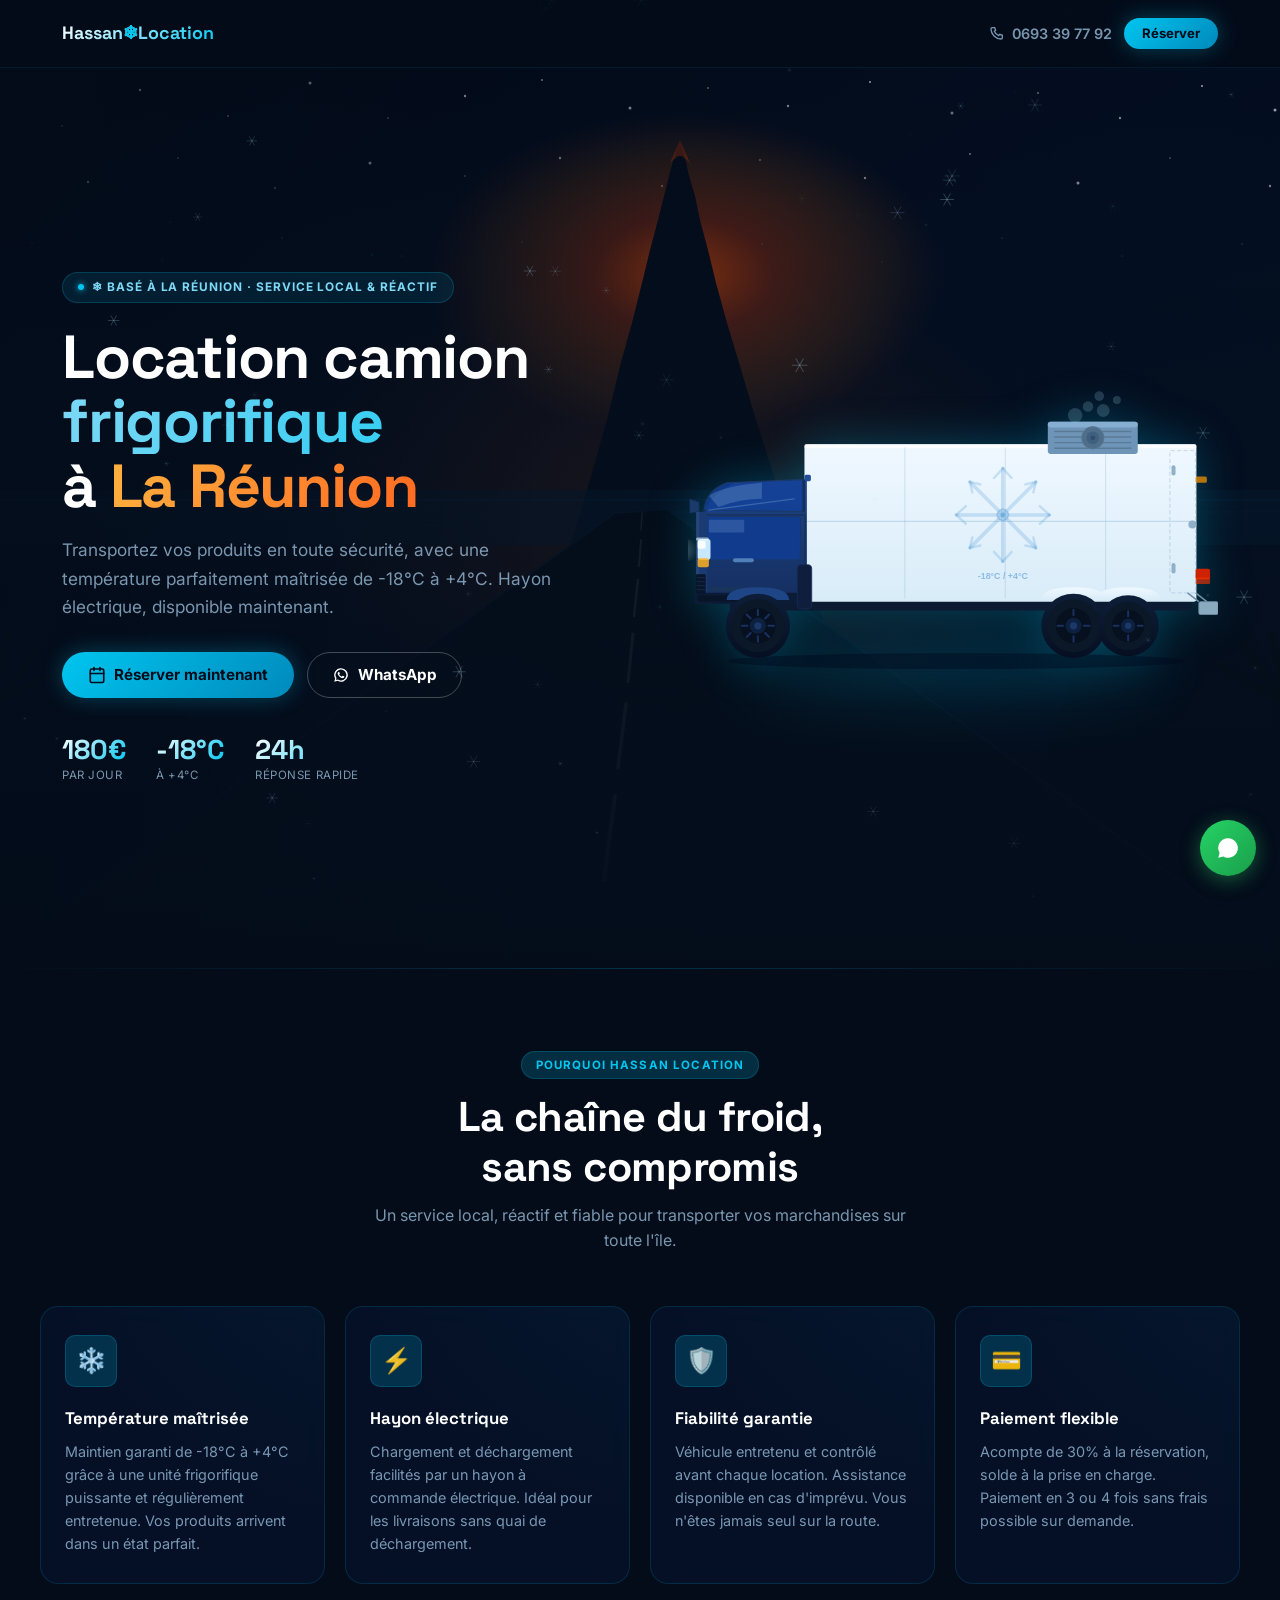
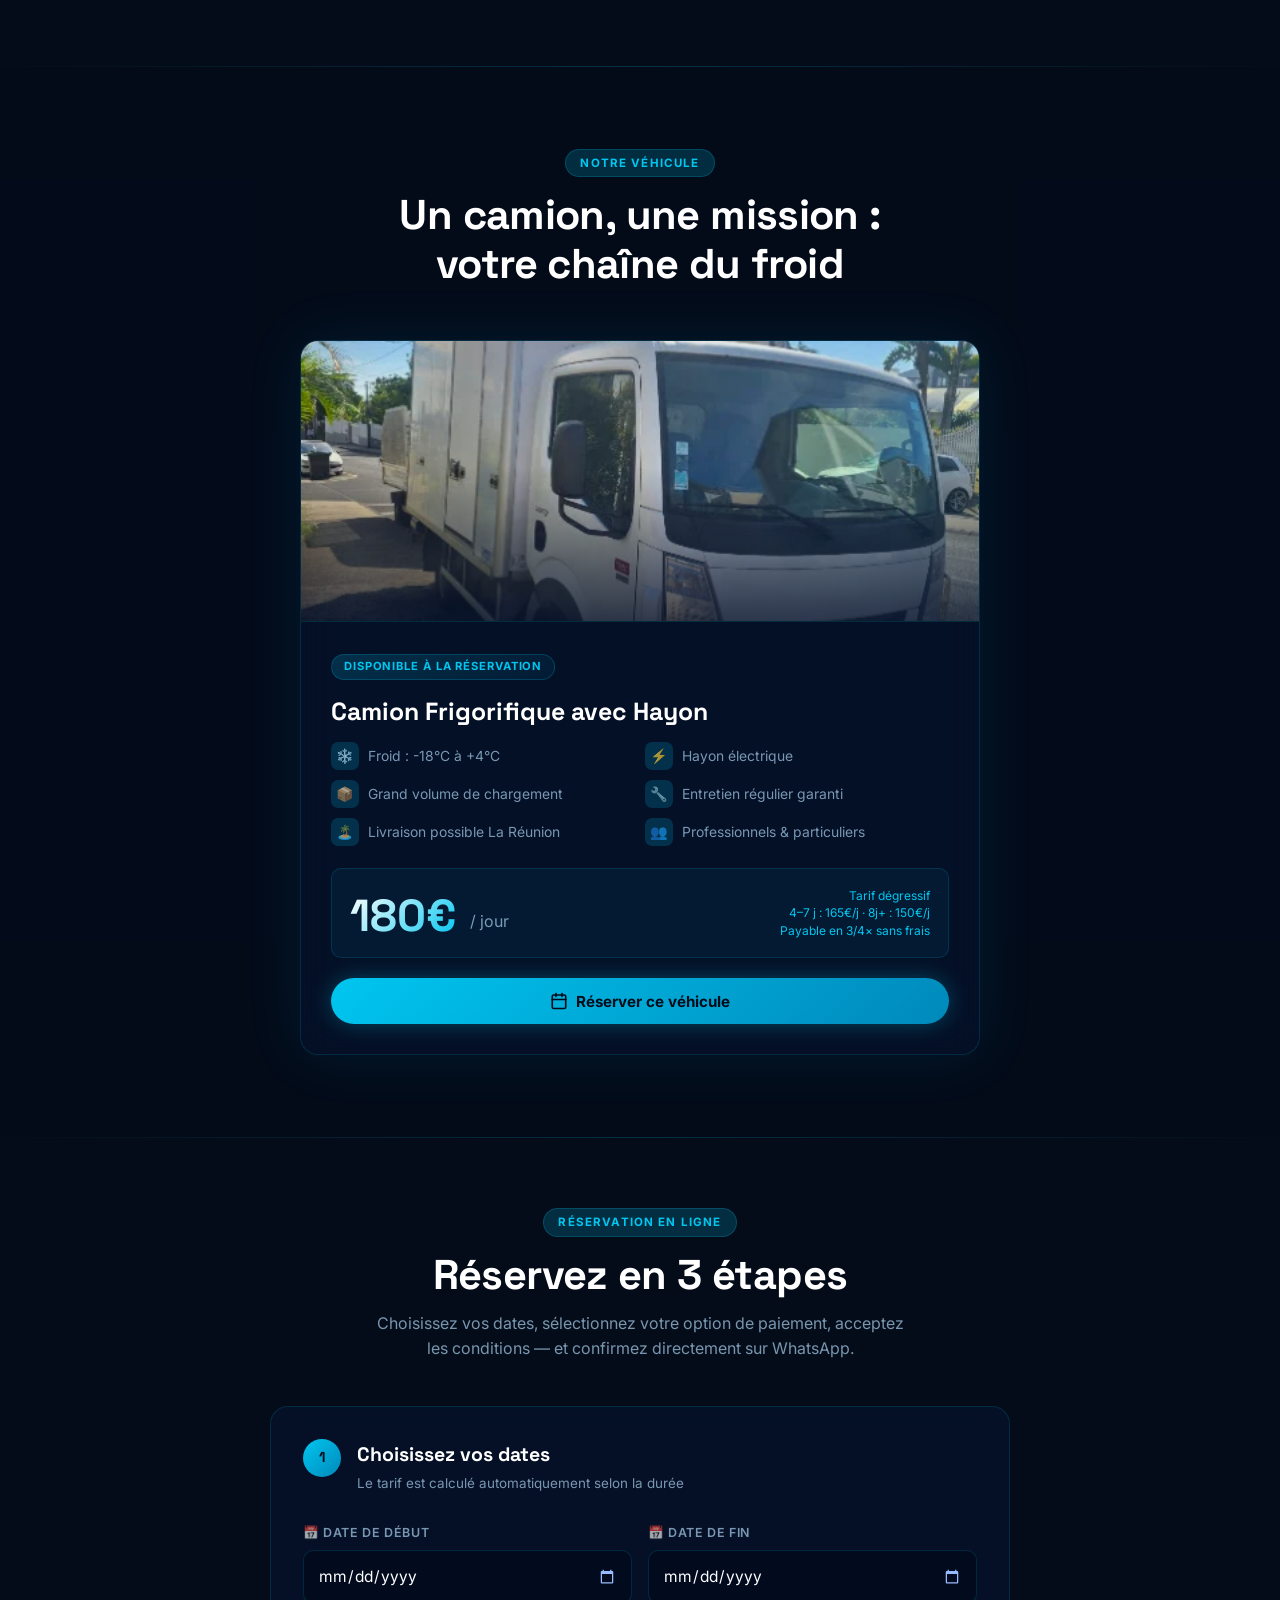
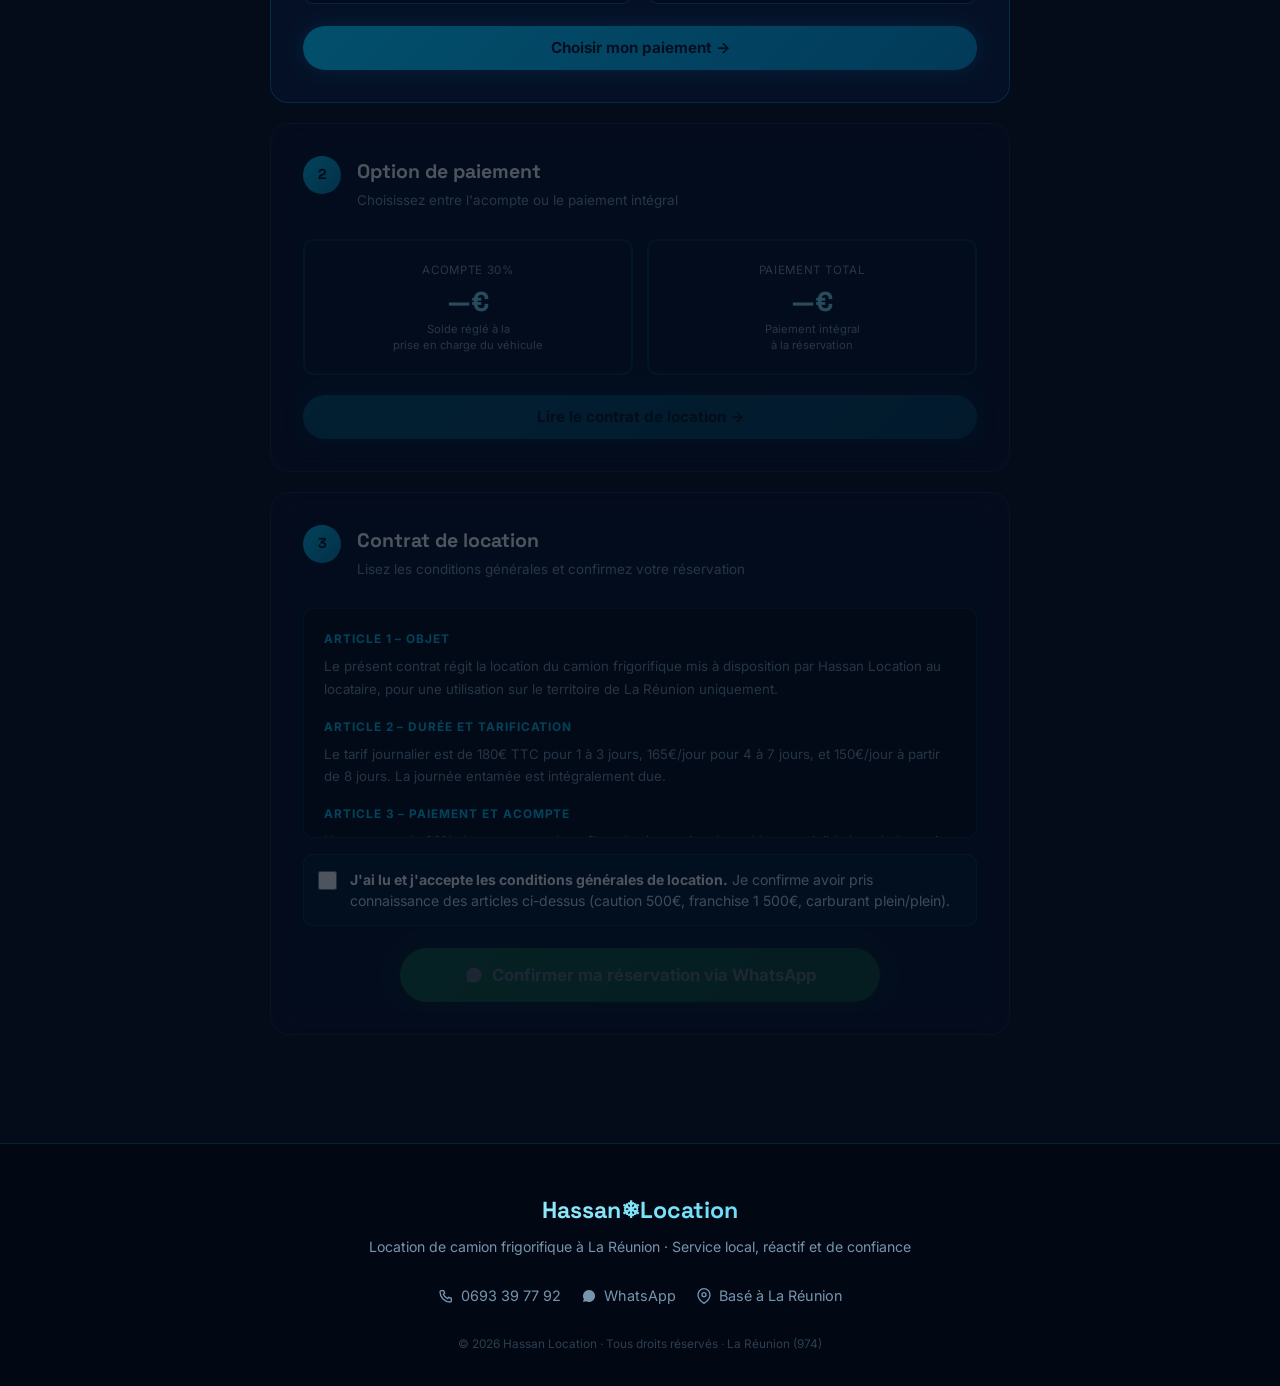
==== commit fb1f5858: "Add files via upload" ====
--- a/index.html
+++ b/index.html
@@ -3,1666 +3,1455 @@
 <head>
 <meta charset="UTF-8">
 <meta name="viewport" content="width=device-width, initial-scale=1.0">
-<title>Hassan Location Le Tampon | Location de Véhicules à La Réunion</title>
-<meta name="description" content="Hassan Location Le Tampon : location de citadines, berlines, SUV et utilitaires à La Réunion. Réservation rapide, tarifs transparents, service local de confiance. Appelez-nous ou contactez-nous sur WhatsApp.">
-<meta name="keywords" content="location voiture Le Tampon, location véhicule La Réunion, location utilitaire Réunion, location SUV La Réunion, Hassan Location">
-<meta name="robots" content="index, follow">
-<meta name="author" content="Hassan Location Le Tampon">
-<link rel="canonical" href="https://www.hassan-location.re/">
-
-<!-- Open Graph -->
-<meta property="og:type" content="website">
-<meta property="og:locale" content="fr_FR">
-<meta property="og:title" content="Hassan Location Le Tampon | Location de Véhicules à La Réunion">
-<meta property="og:description" content="Votre partenaire de confiance pour la location de véhicules à La Réunion. Citadines, berlines, SUV, utilitaires.">
-<meta property="og:site_name" content="Hassan Location Le Tampon">
-
-<!-- Favicon : monogramme SVG intégré (à remplacer par votre propre logo si besoin) -->
-<link rel="icon" type="image/svg+xml" href="data:image/svg+xml,%3Csvg xmlns='http://www.w3.org/2000/svg' viewBox='0 0 64 64'%3E%3Crect width='64' height='64' rx='14' fill='%230E2049'/%3E%3Ctext x='32' y='45' font-family='Arial, sans-serif' font-size='32' font-weight='800' fill='%23D6A23E' text-anchor='middle'%3EH%3C/text%3E%3C/svg%3E">
-
-<!-- Polices Google Fonts -->
+<meta name="description" content="Hassan Location – Location camion frigorifique à La Réunion. 180€/jour. Hayon électrique. Température maîtrisée. Réservation en ligne.">
+<title>Hassan Location · Camion Frigorifique – La Réunion</title>
 <link rel="preconnect" href="https://fonts.googleapis.com">
 <link rel="preconnect" href="https://fonts.gstatic.com" crossorigin>
-<link href="https://fonts.googleapis.com/css2?family=Inter:wght@400;500;600;700&family=Poppins:wght@600;700;800&display=swap" rel="stylesheet">
-
-<!-- Données structurées (SEO local) -->
-<script type="application/ld+json">
-{
-  "@context": "https://schema.org",
-  "@type": "AutoRental",
-  "name": "Hassan Location Le Tampon",
-  "telephone": "+262692000000",
-  "email": "contact@hassan-location.re",
-  "address": {
-    "@type": "PostalAddress",
-    "streetAddress": "12 Rue des Géraniums",
-    "addressLocality": "Le Tampon",
-    "postalCode": "97430",
-    "addressRegion": "La Réunion",
-    "addressCountry": "RE"
-  },
-  "geo": {
-    "@type": "GeoCoordinates",
-    "latitude": -21.2783,
-    "longitude": 55.5197
-  },
-  "areaServed": "La Réunion",
-  "priceRange": "€€",
-  "openingHoursSpecification": [
-    {
-      "@type": "OpeningHoursSpecification",
-      "dayOfWeek": ["Monday","Tuesday","Wednesday","Thursday","Friday","Saturday"],
-      "opens": "08:00",
-      "closes": "18:00"
-    }
-  ]
-}
-</script>
-
+<link href="https://fonts.googleapis.com/css2?family=Space+Grotesk:wght@500;700;900&family=Inter:wght@400;500;600;700&display=swap" rel="stylesheet">
 <style>
-/* ===================================================================
-   HASSAN LOCATION LE TAMPON — FEUILLE DE STYLE
-   Sommaire : 1.Variables 2.Reset 3.Typo 4.Layout 5.Boutons 6.Icônes
-   7.Header 8.Hero 9.Avantages 10.Flotte 11.Pourquoi-nous 12.Avis
-   13.Processus 14.FAQ 15.Contact 16.Footer 17.Modale 18.Flottants
-   19.Animations 20.Responsive 21.Accessibilité
-   =================================================================== */
-
-/* ---------- 1. VARIABLES ---------- */
+/* ════════════════════════════════════════════════════════════════
+   HASSAN LOCATION – CAMION FRIGORIFIQUE
+   Design système : Froid / Volcanique / Premium
+   ════════════════════════════════════════════════════════════════ */
+
 :root{
-  --color-navy-950:#0A1730;
-  --color-navy-900:#0E2049;
-  --color-navy-800:#15305F;
-  --color-navy-700:#1E4178;
-  --color-gold-600:#B5862F;
-  --color-gold-500:#D6A23E;
-  --color-gold-400:#E6BC68;
-  --color-gold-100:#FBF0DC;
-  --color-white:#FFFFFF;
-  --color-bg-soft:#F7F8FB;
-  --color-bg-mute:#EEF1F6;
-  --color-ink:#16203A;
-  --color-ink-soft:#535E78;
-  --color-border:#E2E6ED;
-  --color-whatsapp:#25D366;
-
-  --radius-sm:8px;
-  --radius-md:14px;
-  --radius-lg:22px;
-  --radius-pill:999px;
-
-  --shadow-sm:0 2px 8px rgba(14,32,73,.06);
-  --shadow-md:0 10px 28px rgba(14,32,73,.10);
-  --shadow-lg:0 22px 50px rgba(14,32,73,.14);
-  --shadow-gold:0 12px 28px rgba(214,162,62,.35);
-
-  --font-head:'Poppins',Arial,sans-serif;
-  --font-body:'Inter',Arial,sans-serif;
-
-  --container-w:1200px;
-  --header-h:78px;
-  --transition:.25s ease;
-  --focus-color:var(--color-navy-900);
-}
-
-/* ---------- 2. RESET ---------- */
+  --bg:         #040c1a;
+  --bg-card:    rgba(6,18,44,0.72);
+  --cold:       #00c6f0;
+  --cold-dk:    #0089bb;
+  --cold-lt:    #7dd8f5;
+  --cold-glow:  rgba(0,198,240,0.18);
+  --cold-border:rgba(0,198,240,0.2);
+  --orange:     #ff6820;
+  --orange-dk:  #cc4800;
+  --white:      #ffffff;
+  --muted:      rgba(185,225,255,0.65);
+  --text:       rgba(220,240,255,0.92);
+  --border:     rgba(0,198,240,0.15);
+  --success:    #22d366;
+  --r-lg:       18px;
+  --r-sm:       10px;
+  --r-pill:     999px;
+  --font-head:  'Space Grotesk', Arial, sans-serif;
+  --font-body:  'Inter', Arial, sans-serif;
+  --hdr-h:      68px;
+}
+
 *,*::before,*::after{box-sizing:border-box;margin:0;padding:0;}
 html{scroll-behavior:smooth;-webkit-text-size-adjust:100%;}
 body{
   font-family:var(--font-body);
-  color:var(--color-ink);
-  background:var(--color-white);
+  background:var(--bg);
+  color:var(--text);
   line-height:1.6;
-  font-size:16px;
-  padding-top:var(--header-h);
   overflow-x:hidden;
-}
-img,svg{max-width:100%;display:block;}
+  padding-top:var(--hdr-h);
+}
 a{color:inherit;text-decoration:none;}
 button{font:inherit;color:inherit;background:none;border:none;cursor:pointer;}
-ul,ol{list-style:none;}
-input,textarea,select{font:inherit;color:inherit;}
-h1,h2,h3,h4{font-family:var(--font-head);color:var(--color-ink);line-height:1.25;font-weight:700;}
-
-/* ---------- 3. TYPOGRAPHIE ---------- */
-h2{font-size:clamp(1.7rem,3.4vw,2.45rem);font-weight:800;}
-h3{font-size:1.18rem;font-weight:700;}
-p{color:var(--color-ink-soft);}
-
-.eyebrow{
+input[type="date"],select{font:inherit;}
+img{max-width:100%;display:block;}
+
+/* ── CANVAS NEIGE ─────────────────────────── */
+#cv{
+  position:fixed;inset:0;
+  pointer-events:none;
+  z-index:3;
+  opacity:0.55;
+}
+
+/* ── HEADER ───────────────────────────────── */
+.hdr{
+  position:fixed;top:0;left:0;right:0;
+  height:var(--hdr-h);z-index:100;
+  background:rgba(4,12,26,0.6);
+  border-bottom:1px solid rgba(0,198,240,0.08);
+  backdrop-filter:blur(18px);
+  -webkit-backdrop-filter:blur(18px);
+  transition:background .3s,border-color .3s;
+}
+.hdr.scrolled{
+  background:rgba(4,10,22,0.92);
+  border-color:rgba(0,198,240,0.15);
+}
+.hdr__inner{
+  max-width:1200px;margin:0 auto;padding:0 22px;
+  height:100%;display:flex;align-items:center;justify-content:space-between;gap:16px;
+}
+.hdr__brand{
+  font-family:var(--font-head);font-weight:900;font-size:1.12rem;
+  background:linear-gradient(135deg,#fff 0%,var(--cold) 100%);
+  -webkit-background-clip:text;-webkit-text-fill-color:transparent;background-clip:text;
+  white-space:nowrap;
+}
+.hdr__brand span{
+  -webkit-text-fill-color:var(--cold);color:var(--cold);
+}
+.hdr__actions{display:flex;align-items:center;gap:12px;}
+.hdr__phone{
+  display:flex;align-items:center;gap:7px;
+  font-size:.9rem;font-weight:600;color:var(--muted);
+  transition:color .2s;
+}
+.hdr__phone:hover{color:var(--cold);}
+.hdr__phone svg{flex-shrink:0;}
+
+/* ── BOUTONS ──────────────────────────────── */
+.btn{
+  display:inline-flex;align-items:center;justify-content:center;gap:8px;
+  font-family:var(--font-body);font-weight:700;
+  border-radius:var(--r-pill);border:none;cursor:pointer;
+  transition:transform .2s,box-shadow .2s,opacity .2s;
+  white-space:nowrap;line-height:1;
+  text-decoration:none;
+}
+.btn:hover:not(:disabled){transform:translateY(-2px);}
+.btn:disabled{opacity:.35;cursor:not-allowed;transform:none!important;}
+.btn-cold{
+  background:linear-gradient(135deg,var(--cold),var(--cold-dk));
+  color:#030c1a;font-size:.95rem;padding:14px 26px;
+  box-shadow:0 0 22px rgba(0,198,240,0.3);
+}
+.btn-cold:hover:not(:disabled){box-shadow:0 0 36px rgba(0,198,240,0.5);}
+.btn-ghost{
+  background:transparent;color:var(--white);
+  border:1.5px solid rgba(255,255,255,0.25);
+  font-size:.95rem;padding:13px 24px;
+}
+.btn-ghost:hover:not(:disabled){background:rgba(255,255,255,0.07);border-color:rgba(255,255,255,0.5);}
+.btn-wa{
+  background:linear-gradient(135deg,#25d366,#1a9e4a);
+  color:#fff;font-size:1.05rem;padding:17px 30px;
+  box-shadow:0 0 26px rgba(37,211,102,0.3);
+  width:100%;max-width:480px;
+  animation:pulseWa 2.5s ease infinite;
+}
+.btn-wa:hover:not(:disabled){box-shadow:0 0 50px rgba(37,211,102,0.55);}
+@keyframes pulseWa{
+  0%,100%{box-shadow:0 0 24px rgba(37,211,102,0.3);}
+  50%{box-shadow:0 0 48px rgba(37,211,102,0.6);}
+}
+.btn-sm{font-size:.82rem;padding:9px 18px;}
+.btn-full{width:100%;}
+
+/* ── HERO ─────────────────────────────────── */
+.hero{
+  position:relative;min-height:100vh;
+  display:flex;align-items:center;
+  overflow:hidden;z-index:1;
+}
+.hero__bg{
+  position:absolute;inset:0;z-index:0;
+}
+.hero__bg svg{width:100%;height:100%;object-fit:cover;}
+.hero__overlay{
+  position:absolute;inset:0;z-index:1;
+  background:
+    linear-gradient(180deg,rgba(4,12,26,.25) 0%,rgba(4,12,26,.55) 55%,rgba(4,12,26,.97) 100%),
+    linear-gradient(90deg,rgba(4,12,26,.72) 0%,rgba(4,12,26,.1) 55%,transparent 100%);
+}
+.hero__inner{
+  position:relative;z-index:2;
+  max-width:1200px;margin:0 auto;padding:80px 22px 60px;
+  display:grid;grid-template-columns:1.05fr .95fr;
+  gap:40px;align-items:center;
+  width:100%;
+}
+.hero__badge{
   display:inline-flex;align-items:center;gap:8px;
-  font-family:var(--font-body);font-weight:700;font-size:.78rem;
-  letter-spacing:.06em;text-transform:uppercase;
-  color:var(--color-navy-800);background:var(--color-gold-100);
-  padding:6px 16px;border-radius:var(--radius-pill);margin-bottom:16px;
-}
-.eyebrow::before{content:'';width:6px;height:6px;border-radius:50%;background:var(--color-gold-500);flex-shrink:0;}
-.eyebrow--light:has(svg)::before{display:none;}
-.eyebrow--light{background:rgba(255,255,255,.08);color:var(--color-gold-400);}
-
-.section-head{max-width:680px;margin:0 auto 52px;text-align:center;}
-.section-head h2{margin-bottom:4px;}
-.section-head__text{font-size:1.02rem;margin-top:12px;}
-.section-head__text--light{color:#B9C2DA;}
-
-/* ---------- 4. LAYOUT ---------- */
-.container{max-width:var(--container-w);margin:0 auto;padding:0 24px;}
-.section{padding-block:96px;}
-.section--alt{background:var(--color-bg-soft);}
-.section--dark{background:var(--color-navy-900);color:var(--color-white);}
-.section--dark h3{color:var(--color-white);}
-.section--dark p{color:#B9C2DA;}
-
-.skip-link{
-  position:absolute;left:-999px;top:0;background:var(--color-gold-500);
-  color:var(--color-navy-950);padding:12px 20px;font-weight:700;z-index:200;
-  border-radius:0 0 var(--radius-sm) 0;
-}
-.skip-link:focus{left:0;}
-
-#accueil,#avantages,#flotte,#pourquoi-nous,#avis,#processus,#faq,#contact{
-  scroll-margin-top:var(--header-h);
-}
-
-/* ---------- 5. BOUTONS ---------- */
-.btn{
-  display:inline-flex;align-items:center;justify-content:center;gap:9px;
-  font-family:var(--font-body);font-weight:600;font-size:.95rem;
-  padding:14px 26px;border-radius:var(--radius-pill);
-  transition:transform var(--transition),box-shadow var(--transition),background var(--transition),color var(--transition),border-color var(--transition);
-  white-space:nowrap;border:1.5px solid transparent;line-height:1;
-}
-.btn .icon{width:18px;height:18px;}
-.btn--primary{
-  background:linear-gradient(135deg,var(--color-gold-400),var(--color-gold-600));
-  color:var(--color-navy-950);
-}
-.btn--primary:hover{transform:translateY(-2px);box-shadow:var(--shadow-gold);}
-.btn--outline{
-  background:var(--color-white);border-color:var(--color-border);color:var(--color-navy-900);
-}
-.btn--outline:hover{border-color:var(--color-gold-500);background:var(--color-gold-100);color:var(--color-navy-950);}
-.btn--ghost{border-color:rgba(255,255,255,.4);color:var(--color-white);}
-.btn--ghost:hover{background:rgba(255,255,255,.1);border-color:var(--color-white);}
-.btn--whatsapp{background:var(--color-whatsapp);color:var(--color-white);}
-.btn--whatsapp:hover{background:#1ebd5a;transform:translateY(-2px);}
-.btn--sm{padding:10px 18px;font-size:.85rem;}
-.btn--lg{padding:16px 30px;font-size:1rem;}
-.btn--block{width:100%;}
-
-/* ---------- 6. ICÔNES ---------- */
-.icon{flex-shrink:0;display:inline-block;vertical-align:middle;color:inherit;}
-
-/* ---------- 7. HEADER ---------- */
-.header{
-  position:fixed;top:0;left:0;right:0;z-index:100;height:var(--header-h);
-  background:var(--color-navy-900);box-shadow:0 1px 0 rgba(255,255,255,.06);
-  --focus-color:var(--color-gold-400);
-}
-.header__inner{
-  height:100%;display:flex;align-items:center;justify-content:space-between;gap:24px;
-}
-.brand{display:inline-flex;align-items:center;gap:12px;}
-.brand__mark{
-  width:42px;height:42px;border-radius:var(--radius-sm);flex-shrink:0;
-  background:linear-gradient(135deg,var(--color-gold-400),var(--color-gold-600));
-  color:var(--color-navy-950);display:inline-flex;align-items:center;justify-content:center;
-  font-family:var(--font-head);font-weight:800;font-size:1.25rem;
-}
-.brand__text{display:flex;flex-direction:column;line-height:1.2;}
-.brand__name{font-family:var(--font-head);font-weight:700;font-size:1.05rem;color:var(--color-white);}
-.brand__place{font-size:.65rem;letter-spacing:.12em;color:var(--color-gold-400);font-weight:600;}
-
-.nav__list{display:flex;align-items:center;gap:30px;}
-.nav__list a{
-  font-weight:500;font-size:.93rem;color:#D7DCEA;position:relative;padding:6px 2px;
-  transition:color var(--transition);
-}
-.nav__list a::after{
-  content:'';position:absolute;left:0;right:0;bottom:-2px;height:2px;background:var(--color-gold-500);
-  transform:scaleX(0);transition:transform var(--transition);transform-origin:left;
-}
-.nav__list a:hover{color:var(--color-white);}
-.nav__list a:hover::after{transform:scaleX(1);}
-
-.header__actions{display:flex;align-items:center;gap:16px;}
-.header__phone{display:inline-flex;align-items:center;gap:8px;color:#D7DCEA;font-weight:600;font-size:.92rem;transition:color var(--transition);}
-.header__phone:hover{color:var(--color-gold-400);}
-
-.hamburger{display:none;color:var(--color-white);padding:6px;}
-.header.is-scrolled{box-shadow:0 4px 20px rgba(10,23,48,.22);}
-.nav__list a.is-active{color:var(--color-white);}
-.nav__list a.is-active::after{transform:scaleX(1);}
-
-/* Menu mobile (panneau déroulant) */
-@media (max-width:959px){
-  .hamburger{display:inline-flex;}
-  .nav{
-    position:absolute;top:100%;left:0;right:0;background:var(--color-navy-800);
-    max-height:0;overflow:hidden;transition:max-height .3s ease;
-  }
-  .nav.is-open{max-height:420px;}
-  .nav__list{flex-direction:column;align-items:flex-start;gap:0;padding:8px 24px 18px;}
-  .nav__list li{width:100%;}
-  .nav__list a{display:block;padding:13px 0;width:100%;border-bottom:1px solid rgba(255,255,255,.07);}
-  .nav__list a::after{display:none;}
-}
-@media (max-width:640px){
-  .header__phone{display:none;}
-  .header__actions .btn--primary{display:none;}
-}
-
-/* ---------- 8. HERO ---------- */
-.hero{
+  background:rgba(0,198,240,0.1);
+  border:1px solid var(--cold-border);
+  color:var(--cold-lt);
+  padding:5px 15px;border-radius:var(--r-pill);
+  font-size:.74rem;font-weight:700;letter-spacing:.08em;text-transform:uppercase;
+  margin-bottom:22px;
+}
+.hero__badge::before{
+  content:'';width:6px;height:6px;border-radius:50%;
+  background:var(--cold);
+  box-shadow:0 0 6px var(--cold);
+  animation:dotPulse 2s ease infinite;
+}
+@keyframes dotPulse{0%,100%{opacity:1;}50%{opacity:.4;}}
+.hero__title{
+  font-family:var(--font-head);font-weight:900;
+  font-size:clamp(2.2rem,5.2vw,3.8rem);
+  line-height:1.06;letter-spacing:-.02em;
+  margin-bottom:18px;color:var(--white);
+}
+.hero__title em{
+  font-style:normal;display:block;
+  background:linear-gradient(120deg,var(--cold-lt),var(--cold));
+  -webkit-background-clip:text;-webkit-text-fill-color:transparent;background-clip:text;
+}
+.hero__title .hot{
+  background:linear-gradient(120deg,#ffb340,var(--orange));
+  -webkit-background-clip:text;-webkit-text-fill-color:transparent;background-clip:text;
+}
+.hero__sub{
+  font-size:1.08rem;color:var(--muted);
+  margin-bottom:30px;max-width:490px;line-height:1.65;
+}
+.hero__ctas{display:flex;flex-wrap:wrap;gap:13px;margin-bottom:38px;}
+.hero__kpis{display:flex;gap:30px;flex-wrap:wrap;}
+.hero__kpi{}
+.hero__kpi strong{
+  display:block;
+  font-family:var(--font-head);font-weight:900;font-size:1.7rem;line-height:1;
+  background:linear-gradient(135deg,#fff,var(--cold));
+  -webkit-background-clip:text;-webkit-text-fill-color:transparent;background-clip:text;
+}
+.hero__kpi span{display:block;font-size:.72rem;color:var(--muted);text-transform:uppercase;letter-spacing:.05em;margin-top:3px;}
+
+/* Truck visual */
+.hero__visual{
+  display:flex;align-items:center;justify-content:center;
+  position:relative;
+}
+.truck-wrap{position:relative;width:100%;max-width:560px;}
+.truck-glow{
+  position:absolute;bottom:-4%;left:50%;transform:translateX(-50%);
+  width:78%;height:44px;border-radius:50%;
+  background:var(--cold);filter:blur(34px);
+  opacity:.22;animation:grdGlow 3.5s ease-in-out infinite;
+}
+@keyframes grdGlow{0%,100%{opacity:.22;transform:translateX(-50%) scaleX(1);}50%{opacity:.36;transform:translateX(-50%) scaleX(1.12);}}
+.truck-svg{
+  width:100%;
+  animation:floatTruck 4.2s ease-in-out infinite;
+  filter:drop-shadow(0 0 22px rgba(0,198,240,0.28));
+}
+@keyframes floatTruck{0%,100%{transform:translateY(0);}50%{transform:translateY(-13px);}}
+
+/* ── DIVIDER ──────────────────────────────── */
+.divider{
+  height:1px;
+  background:linear-gradient(90deg,transparent,var(--cold-border),transparent);
+  margin:0;
+}
+
+/* ── SECTIONS BASE ────────────────────────── */
+.sec{padding:82px 22px;position:relative;z-index:2;}
+.sec--alt{background:rgba(3,10,26,.6);}
+.sec__inner{max-width:1200px;margin:0 auto;}
+.sec__head{text-align:center;margin-bottom:52px;}
+.sec__label{
+  display:inline-flex;align-items:center;gap:7px;
+  background:var(--cold-glow);border:1px solid var(--cold-border);
+  color:var(--cold);font-size:.72rem;font-weight:700;
+  letter-spacing:.1em;text-transform:uppercase;
+  padding:4px 14px;border-radius:var(--r-pill);margin-bottom:13px;
+}
+.sec__title{
+  font-family:var(--font-head);font-weight:900;
+  font-size:clamp(1.7rem,3.5vw,2.6rem);
+  letter-spacing:-.015em;line-height:1.18;color:var(--white);
+  margin-bottom:12px;
+}
+.sec__sub{font-size:1rem;color:var(--muted);max-width:540px;margin:0 auto;}
+
+/* ── AVANTAGES ────────────────────────────── */
+.av-grid{
+  display:grid;
+  grid-template-columns:repeat(auto-fit,minmax(240px,1fr));
+  gap:20px;
+}
+.av-card{
+  background:var(--bg-card);
+  border:1px solid var(--border);border-radius:var(--r-lg);
+  padding:28px 24px;backdrop-filter:blur(14px);
+  -webkit-backdrop-filter:blur(14px);
   position:relative;overflow:hidden;
-  background:radial-gradient(ellipse at 80% 20%,var(--color-navy-700) 0%,var(--color-navy-900) 55%,var(--color-navy-950) 100%);
-  color:var(--color-white);padding-block:84px 96px;
-  --focus-color:var(--color-gold-400);
-}
-.hero__bg{position:absolute;inset:0;z-index:0;}
-.hero__contours{width:100%;height:100%;}
-.hero__inner{position:relative;z-index:1;display:grid;grid-template-columns:1.1fr .9fr;gap:48px;align-items:center;}
-.hero__content{max-width:560px;}
-.hero__title{font-size:clamp(2.3rem,5vw,3.4rem);font-weight:800;color:var(--color-white);margin-bottom:18px;letter-spacing:-.01em;}
-.hero__subtitle{font-size:1.25rem;font-weight:600;color:var(--color-gold-100);margin-bottom:14px;}
-.hero__text{color:#C7CEE3;font-size:1.04rem;margin-bottom:34px;max-width:500px;}
-.hero__ctas{display:flex;flex-wrap:wrap;gap:16px;margin-bottom:48px;}
-
-.hero__stats{display:flex;flex-wrap:wrap;gap:32px;}
-.hero__stats li{display:flex;align-items:center;gap:10px;}
-.hero__stats .icon{color:var(--color-gold-400);}
-.hero__stats strong{display:block;font-family:var(--font-head);font-size:1.15rem;color:var(--color-white);}
-.hero__stats span{display:block;font-size:.78rem;color:#A9B3CC;}
-
-.hero__visual{position:relative;height:380px;}
-.hero__glow{
-  position:absolute;top:10%;right:5%;width:280px;height:280px;border-radius:50%;
-  background:radial-gradient(circle,rgba(230,188,104,.28),transparent 70%);filter:blur(6px);
-}
-.hero__illustration{position:relative;width:100%;height:100%;}
-
-/* ---------- 9. AVANTAGES ---------- */
-.advantages__grid{display:grid;grid-template-columns:repeat(auto-fit,minmax(220px,1fr));gap:24px;}
-.advantages__card{
-  background:var(--color-white);border:1px solid var(--color-border);border-radius:var(--radius-lg);
-  padding:30px 26px;transition:transform var(--transition),box-shadow var(--transition),border-color var(--transition);
-}
-.advantages__card:hover{transform:translateY(-4px);box-shadow:var(--shadow-md);border-color:transparent;}
-.advantages__icon{
-  display:inline-flex;align-items:center;justify-content:center;width:54px;height:54px;
-  border-radius:var(--radius-md);background:var(--color-gold-100);color:var(--color-navy-700);
-  margin-bottom:18px;
-}
-.advantages__card h3{margin-bottom:10px;}
-.advantages__card p{font-size:.95rem;}
-
-/* ---------- 10. FLOTTE ---------- */
-.fleet__filters{display:flex;flex-wrap:wrap;justify-content:center;gap:12px;margin-bottom:44px;}
-.fleet__filter{
-  padding:10px 22px;border-radius:var(--radius-pill);border:1.5px solid var(--color-border);
-  background:var(--color-white);font-weight:600;font-size:.88rem;color:var(--color-ink-soft);
-  transition:all var(--transition);
-}
-.fleet__filter:hover{border-color:var(--color-gold-500);color:var(--color-navy-900);}
-.fleet__filter.is-active{
-  background:var(--color-navy-900);border-color:var(--color-navy-900);color:var(--color-white);
-}
-
-.fleet__grid{display:grid;grid-template-columns:repeat(auto-fit,minmax(260px,1fr));gap:26px;}
-.fleet__card{
-  background:var(--color-white);border:1px solid var(--color-border);border-radius:var(--radius-lg);
-  overflow:hidden;transition:transform var(--transition),box-shadow var(--transition);
-  display:flex;flex-direction:column;
-}
-.fleet__card:hover{transform:translateY(-5px);box-shadow:var(--shadow-lg);}
-.fleet__card.is-hidden{display:none;}
-.fleet__visual{
-  background:var(--color-bg-mute);color:var(--color-navy-700);
-  display:flex;align-items:center;justify-content:center;padding:30px 20px;
-}
-.fleet__visual .icon{width:120px;height:60px;}
-.fleet__body{padding:24px;display:flex;flex-direction:column;flex:1;}
-.fleet__tag{
-  display:inline-block;background:var(--color-navy-900);color:var(--color-white);
-  font-size:.72rem;font-weight:700;letter-spacing:.04em;text-transform:uppercase;
-  padding:4px 12px;border-radius:var(--radius-pill);margin-bottom:12px;align-self:flex-start;
-}
-.fleet__body h3{margin-bottom:8px;}
-.fleet__body p{font-size:.92rem;flex:0;}
-.fleet__specs{display:flex;gap:14px;flex-wrap:wrap;margin:14px 0 18px;font-size:.82rem;color:var(--color-ink-soft);}
-.fleet__specs span{display:inline-flex;align-items:center;gap:5px;}
-.fleet__body .btn{margin-top:auto;}
-
-/* ---------- 11. POURQUOI NOUS ---------- */
-.why__grid{display:grid;grid-template-columns:1fr;gap:30px 50px;}
-.why__row{display:flex;gap:20px;align-items:flex-start;padding-bottom:28px;border-bottom:1px solid rgba(255,255,255,.08);}
-.why__icon{
-  display:inline-flex;align-items:center;justify-content:center;width:48px;height:48px;flex-shrink:0;
-  border-radius:var(--radius-md);background:rgba(255,255,255,.06);color:var(--color-gold-400);
-}
-.why__row h3{margin-bottom:6px;}
-
-/* ---------- 12. AVIS ---------- */
-.testimonials__wrap{position:relative;display:flex;align-items:center;gap:14px;max-width:var(--container-w);margin:0 auto;padding:0 24px;}
-.testimonials__track{
-  display:flex;gap:24px;overflow-x:auto;scroll-snap-type:x mandatory;scroll-behavior:smooth;
-  padding:6px 2px 18px;flex:1;scrollbar-width:none;
-}
-.testimonials__track::-webkit-scrollbar{display:none;}
-.testimonials__card{
-  scroll-snap-align:start;flex:0 0 100%;background:var(--color-white);border:1px solid var(--color-border);
-  border-radius:var(--radius-lg);padding:30px 28px;position:relative;box-shadow:var(--shadow-sm);
-}
-.testimonials__quote{position:absolute;top:24px;right:26px;color:var(--color-gold-500);opacity:.2;}
-.testimonials__stars{display:flex;gap:3px;color:var(--color-gold-600);margin-bottom:14px;}
-.testimonials__stars .icon{color:var(--color-gold-600);}
-.testimonials__card p{color:var(--color-ink);font-size:1rem;margin-bottom:22px;}
-.testimonials__author{display:flex;align-items:center;gap:12px;}
-.testimonials__avatar{
-  width:42px;height:42px;border-radius:50%;background:var(--color-navy-900);color:var(--color-gold-400);
-  display:inline-flex;align-items:center;justify-content:center;font-family:var(--font-head);font-weight:700;font-size:.85rem;
-}
-.testimonials__author strong{display:block;font-size:.92rem;}
-.testimonials__author span{font-size:.8rem;color:var(--color-ink-soft);}
-.testimonials__nav{
-  flex-shrink:0;width:44px;height:44px;border-radius:50%;border:1.5px solid var(--color-border);
-  display:inline-flex;align-items:center;justify-content:center;color:var(--color-navy-900);
-  transition:all var(--transition);
-}
-.testimonials__nav:hover{background:var(--color-navy-900);color:var(--color-white);border-color:var(--color-navy-900);}
-.testimonials__nav--prev .icon{transform:rotate(90deg);}
-.testimonials__nav--next .icon{transform:rotate(-90deg);}
-.testimonials__dots{display:flex;justify-content:center;gap:8px;margin-top:8px;}
-.testimonials__dot{width:8px;height:8px;border-radius:50%;background:var(--color-border);transition:all var(--transition);}
-.testimonials__dot.is-active{background:var(--color-gold-500);width:22px;border-radius:var(--radius-pill);}
-
-/* ---------- 13. PROCESSUS ---------- */
-.process__steps{display:grid;grid-template-columns:repeat(4,1fr);gap:30px;position:relative;}
-.process__steps::before{
-  content:'';position:absolute;top:30px;left:8%;right:8%;height:2px;
-  background:linear-gradient(90deg,var(--color-border),var(--color-gold-400),var(--color-border));
-}
-.process__step{position:relative;background:var(--color-white);padding:28px 22px;border-radius:var(--radius-lg);border:1px solid var(--color-border);}
-.process__num{
-  display:block;font-family:var(--font-head);font-weight:800;font-size:1.7rem;color:var(--color-gold-600);
-  margin-bottom:2px;
-}
-.process__icon{
-  display:inline-flex;align-items:center;justify-content:center;width:44px;height:44px;
-  border-radius:50%;background:var(--color-gold-100);color:var(--color-navy-700);margin-bottom:14px;
-}
-.process__step h3{margin-bottom:8px;font-size:1.05rem;}
-.process__step p{font-size:.9rem;}
-
-/* ---------- 14. FAQ ---------- */
-.faq__list{max-width:760px;margin:0 auto;display:flex;flex-direction:column;gap:14px;}
-.faq__item{border:1px solid var(--color-border);border-radius:var(--radius-md);overflow:hidden;background:var(--color-white);}
-.faq__question{
-  width:100%;display:flex;align-items:center;justify-content:space-between;gap:16px;
-  padding:20px 22px;text-align:left;font-weight:600;font-size:.98rem;
-}
-.faq__question span{display:flex;align-items:center;gap:12px;}
-.faq__question .icon:first-child{color:var(--color-gold-600);flex-shrink:0;}
-.faq__chevron{transition:transform var(--transition);color:var(--color-ink-soft);}
-.faq__item.is-open .faq__chevron{transform:rotate(180deg);}
-.faq__answer{max-height:0;overflow:hidden;transition:max-height .3s ease;}
-.faq__answer p{padding:0 22px 20px 54px;font-size:.92rem;}
-
-/* ---------- 15. CONTACT ---------- */
-.contact__grid{display:grid;grid-template-columns:.85fr 1.15fr;gap:50px;align-items:flex-start;}
-.contact__info{display:flex;flex-direction:column;gap:14px;}
-.contact__item{
-  display:flex;align-items:center;gap:16px;background:var(--color-white);border:1px solid var(--color-border);
-  border-radius:var(--radius-md);padding:16px 18px;transition:all var(--transition);
-}
-a.contact__item:hover{border-color:var(--color-gold-500);box-shadow:var(--shadow-sm);}
-.contact__icon{
-  display:inline-flex;align-items:center;justify-content:center;width:46px;height:46px;flex-shrink:0;
-  border-radius:50%;background:var(--color-bg-mute);color:var(--color-navy-700);
-}
-a.contact__item:hover .contact__icon{background:var(--color-navy-900);color:var(--color-gold-400);}
-.contact__item strong{display:block;font-size:.92rem;}
-.contact__item span{font-size:.88rem;color:var(--color-ink-soft);}
-.contact__map{border-radius:var(--radius-md);overflow:hidden;border:1px solid var(--color-border);margin-top:6px;}
-.contact__map iframe{display:block;}
-
-.contact__form{
-  background:var(--color-white);border:1px solid var(--color-border);border-radius:var(--radius-lg);
-  padding:34px;box-shadow:var(--shadow-sm);position:relative;
-}
-.form__row{margin-bottom:18px;}
-.form__row--split{display:grid;grid-template-columns:1fr 1fr;gap:16px;}
-.form__row label{display:block;font-size:.85rem;font-weight:600;margin-bottom:7px;color:var(--color-ink);}
-.form__row input,.form__row select,.form__row textarea{
-  width:100%;border:1.5px solid var(--color-border);border-radius:var(--radius-sm);
-  padding:12px 14px;font-size:.95rem;background:var(--color-bg-soft);transition:border-color var(--transition),background var(--transition);
-}
-.form__row input:focus,.form__row select:focus,.form__row textarea:focus{
-  border-color:var(--color-gold-500);background:var(--color-white);outline:none;
-}
-.form__row textarea{resize:vertical;min-height:96px;}
-.form__row--checkbox{display:flex;align-items:flex-start;gap:10px;}
-.form__row--checkbox input{width:18px;height:18px;margin-top:3px;flex-shrink:0;accent-color:var(--color-gold-500);}
-.form__row--checkbox label{font-size:.85rem;color:var(--color-ink-soft);font-weight:400;}
-.form__actions{display:flex;flex-direction:column;gap:12px;margin-top:8px;}
-.form__success{
-  display:flex;align-items:center;gap:12px;background:#EAF7EE;color:#1F7A3D;
-  border-radius:var(--radius-md);padding:16px 18px;margin-top:16px;font-size:.92rem;
-}
-.form__success[hidden]{display:none;}
-.form__success .icon{flex-shrink:0;}
-
-/* ---------- 16. FOOTER ---------- */
-.footer{background:var(--color-navy-950);color:#AEB7CC;padding-top:72px;--focus-color:var(--color-gold-400);}
-.footer__grid{display:grid;grid-template-columns:1.6fr 1fr 1fr 1fr;gap:40px;padding-bottom:56px;}
-.footer .brand__name{color:var(--color-white);}
-.footer__col--brand p{margin:16px 0 18px;font-size:.9rem;max-width:280px;color:#9AA4BC;}
-.footer__socials{display:flex;gap:12px;}
-.footer__socials a{
-  width:38px;height:38px;border-radius:50%;border:1px solid rgba(255,255,255,.15);
-  display:inline-flex;align-items:center;justify-content:center;transition:all var(--transition);
-}
-.footer__socials a:hover{background:var(--color-gold-500);color:var(--color-navy-950);border-color:var(--color-gold-500);}
-.footer__col h4{color:var(--color-white);font-size:.95rem;margin-bottom:18px;}
-.footer__col ul{display:flex;flex-direction:column;gap:11px;}
-.footer__col a{font-size:.9rem;color:#9AA4BC;transition:color var(--transition);}
-.footer__col a:hover{color:var(--color-gold-400);}
-.footer__contact li{display:flex;align-items:center;gap:10px;font-size:.9rem;color:#9AA4BC;}
-.footer__bottom{border-top:1px solid rgba(255,255,255,.08);padding:22px 0;}
-.footer__bottom-inner{display:flex;flex-wrap:wrap;justify-content:space-between;gap:14px;font-size:.82rem;color:#7E89A3;}
-.footer__legal-links{display:flex;gap:22px;}
-.footer__legal-links button{font-size:.82rem;color:#7E89A3;text-decoration:underline;text-underline-offset:3px;}
-.footer__legal-links button:hover{color:var(--color-gold-400);}
-
-/* ---------- 17. MODALE ---------- */
-.modal{position:fixed;inset:0;z-index:300;display:flex;align-items:center;justify-content:center;padding:24px;visibility:hidden;opacity:0;transition:opacity var(--transition),visibility var(--transition);}
-.modal.is-open{visibility:visible;opacity:1;}
-.modal__overlay{position:absolute;inset:0;background:rgba(10,23,48,.6);backdrop-filter:blur(2px);}
-.modal__panel{
-  position:relative;background:var(--color-white);border-radius:var(--radius-lg);max-width:640px;width:100%;
-  max-height:80vh;overflow-y:auto;padding:40px;transform:translateY(14px);transition:transform var(--transition);
-}
-.modal.is-open .modal__panel{transform:translateY(0);}
-.modal__panel h2{margin-bottom:20px;font-size:1.4rem;}
-.modal__panel h3{margin:22px 0 10px;font-size:1.05rem;color:var(--color-navy-900);}
-.modal__panel p{font-size:.92rem;margin-bottom:10px;}
-.modal__list li{font-size:.9rem;margin-bottom:8px;color:var(--color-ink-soft);}
-.modal__close{position:absolute;top:18px;right:18px;color:var(--color-ink-soft);padding:6px;}
-.modal__close:hover{color:var(--color-ink);}
-
-/* ---------- 18. ÉLÉMENTS FLOTTANTS ---------- */
-.float-whatsapp{
-  position:fixed;bottom:28px;right:28px;z-index:90;width:58px;height:58px;border-radius:50%;
-  background:var(--color-whatsapp);color:var(--color-white);display:flex;align-items:center;justify-content:center;
-  box-shadow:0 10px 24px rgba(37,211,102,.4);transition:transform var(--transition);
-}
-.float-whatsapp:hover{transform:scale(1.08);}
-
-.back-to-top{
-  position:fixed;bottom:28px;left:28px;z-index:90;width:46px;height:46px;border-radius:50%;
-  background:var(--color-navy-900);color:var(--color-white);display:flex;align-items:center;justify-content:center;
-  box-shadow:var(--shadow-md);opacity:0;transform:translateY(10px);transition:all var(--transition);
-}
-.back-to-top.is-visible{opacity:1;transform:translateY(0);}
-.back-to-top .icon{transform:rotate(180deg);}
-
-.mobile-bar{
-  display:none;position:fixed;bottom:0;left:0;right:0;z-index:95;
-  background:var(--color-white);border-top:1px solid var(--color-border);
-  padding:10px 14px calc(10px + env(safe-area-inset-bottom));gap:10px;
-  box-shadow:0 -6px 18px rgba(14,32,73,.08);
-}
-.mobile-bar__btn{
-  flex:1;display:flex;align-items:center;justify-content:center;gap:8px;
-  padding:13px 10px;border-radius:var(--radius-pill);font-weight:600;font-size:.88rem;
-}
-.mobile-bar__btn--call{background:var(--color-bg-mute);color:var(--color-navy-900);}
-.mobile-bar__btn--whatsapp{background:var(--color-whatsapp);color:var(--color-white);}
-
-/* ---------- 19. ANIMATIONS / RÉVÉLATION AU SCROLL ---------- */
-.reveal{opacity:0;transform:translateY(22px);transition:opacity .6s ease,transform .6s ease;}
-.reveal.is-visible{opacity:1;transform:translateY(0);}
-
-/* ---------- 20. RESPONSIVE ---------- */
-@media (max-width:959px){
-  :root{--header-h:68px;}
-  .nav__list{gap:22px;}
-  .section{padding-block:72px;}
-  .hero{padding-block:56px 64px;}
-  .hero__inner{grid-template-columns:1fr;}
-  .hero__visual{display:none;}
-  .hero__content{max-width:100%;}
-  .why__row{border-bottom:1px solid rgba(255,255,255,.08);}
-  .process__steps{grid-template-columns:repeat(2,1fr);}
-  .process__steps::before{display:none;}
-  .contact__grid{grid-template-columns:1fr;gap:40px;}
-}
-@media (max-width:767px){
-  .footer__grid{grid-template-columns:1fr 1fr;gap:36px 24px;}
-  .footer__col--brand{grid-column:1/-1;}
-}
-@media (max-width:640px){
-  .container{padding:0 18px;}
-  .section{padding-block:60px;}
-  .section-head{margin-bottom:38px;}
-  h2{font-size:1.65rem;}
-  .hero__title{font-size:2.1rem;}
-  .hero__subtitle{font-size:1.08rem;}
-  .hero__ctas{flex-direction:column;}
-  .hero__ctas .btn{width:100%;}
-  .hero__stats{gap:20px;}
-  .process__steps{grid-template-columns:1fr;}
-  .form__row--split{grid-template-columns:1fr;gap:0;}
-  .footer__grid{grid-template-columns:1fr;text-align:left;}
-  .footer__bottom-inner{flex-direction:column;text-align:center;align-items:center;}
-  .float-whatsapp{display:none;}
-  .back-to-top{bottom:96px;left:18px;width:42px;height:42px;}
-  .mobile-bar{display:flex;}
-  body{padding-bottom:0;}
-  .testimonials__card{flex:0 0 100%;}
-}
-@media (min-width:641px) and (max-width:959px){
-  .testimonials__card{flex:0 0 calc(50% - 12px);}
-}
-@media (min-width:960px){
-  .testimonials__card{flex:0 0 calc(33.333% - 16px);}
-}
-
-/* ---------- 21. ACCESSIBILITÉ ---------- */
-:focus-visible{outline:2px solid var(--focus-color);outline-offset:3px;border-radius:var(--radius-sm);}
-.fleet__filter:focus-visible,.btn:focus-visible{border-radius:var(--radius-pill);}
-.testimonials__nav:focus-visible,.contact__icon:focus-visible{border-radius:50%;}
-
-@media (prefers-reduced-motion:reduce){
+  transition:transform .3s,border-color .3s,box-shadow .3s;
+}
+.av-card::after{
+  content:'';position:absolute;top:-60%;right:-30%;
+  width:180%;height:180%;
+  background:radial-gradient(circle at top right,rgba(0,198,240,.06),transparent 55%);
+  pointer-events:none;
+}
+.av-card:hover{transform:translateY(-4px);border-color:rgba(0,198,240,.35);box-shadow:0 0 28px rgba(0,198,240,.12);}
+.av-card__icon{
+  width:52px;height:52px;border-radius:var(--r-sm);
+  background:var(--cold-glow);border:1px solid var(--cold-border);
+  display:flex;align-items:center;justify-content:center;
+  font-size:1.55rem;margin-bottom:18px;
+}
+.av-card__name{font-family:var(--font-head);font-weight:700;font-size:1.05rem;color:var(--white);margin-bottom:8px;}
+.av-card__text{font-size:.9rem;color:var(--muted);line-height:1.6;}
+
+/* ── PRODUCT ──────────────────────────────── */
+.product-card{
+  max-width:680px;margin:0 auto;
+  background:var(--bg-card);border:1px solid var(--border);
+  border-radius:var(--r-lg);overflow:hidden;
+  backdrop-filter:blur(16px);-webkit-backdrop-filter:blur(16px);
+  box-shadow:0 0 60px rgba(0,198,240,.09);
+}
+.product-card__img{
+  background:#04111e;
+  display:flex;align-items:center;justify-content:center;
+  padding:0;position:relative;overflow:hidden;
+  border-bottom:1px solid var(--border);
+}
+.product-card__img img{
+  width:100%;max-height:280px;object-fit:cover;
+  filter:brightness(.88) saturate(1.05) contrast(1.08);
+}
+.product-card__img::after{
+  content:'';position:absolute;inset:0;
+  background:linear-gradient(180deg,transparent 45%,rgba(6,18,44,.75) 100%),
+              linear-gradient(90deg,transparent 50%,rgba(0,198,240,.06) 100%);
+}
+.product-card__body{padding:30px;}
+.product-tag{
+  display:inline-block;
+  background:linear-gradient(135deg,rgba(0,198,240,.18),rgba(0,137,187,.1));
+  border:1px solid var(--cold-border);color:var(--cold);
+  font-size:.7rem;font-weight:700;letter-spacing:.08em;text-transform:uppercase;
+  padding:3px 12px;border-radius:var(--r-pill);margin-bottom:12px;
+}
+.product-name{font-family:var(--font-head);font-weight:900;font-size:1.55rem;color:var(--white);margin-bottom:10px;}
+.product-specs{
+  display:grid;grid-template-columns:repeat(2,1fr);gap:10px;margin-bottom:22px;
+}
+.spec{display:flex;align-items:center;gap:9px;font-size:.87rem;color:var(--muted);}
+.spec__ic{
+  width:28px;height:28px;border-radius:7px;flex-shrink:0;
+  background:var(--cold-glow);display:flex;align-items:center;justify-content:center;font-size:.88rem;
+}
+.product-price-row{
+  display:flex;align-items:flex-end;gap:14px;
+  background:rgba(0,198,240,.06);border:1px solid var(--border);
+  border-radius:var(--r-sm);padding:18px;margin-bottom:20px;
+  flex-wrap:wrap;
+}
+.price-big{
+  font-family:var(--font-head);font-weight:900;font-size:2.8rem;line-height:1;
+  background:linear-gradient(135deg,#fff,var(--cold));
+  -webkit-background-clip:text;-webkit-text-fill-color:transparent;background-clip:text;
+}
+.price-unit{font-size:1rem;color:var(--muted);padding-bottom:5px;}
+.price-note{font-size:.75rem;color:var(--cold);margin-left:auto;text-align:right;line-height:1.45;}
+
+/* ── BOOKING WIZARD ───────────────────────── */
+.booking{padding:70px 22px 88px;position:relative;z-index:2;}
+.booking__inner{max-width:740px;margin:0 auto;}
+.booking__head{text-align:center;margin-bottom:44px;}
+
+.step{
+  background:var(--bg-card);
+  border:1px solid var(--border);
+  border-radius:var(--r-lg);padding:32px;
+  backdrop-filter:blur(16px);-webkit-backdrop-filter:blur(16px);
+  margin-bottom:20px;
+  transition:opacity .45s ease,transform .45s ease,border-color .3s;
+  scroll-margin-top:calc(var(--hdr-h) + 20px);
+}
+.step.locked{opacity:.3;pointer-events:none;}
+.step__hd{display:flex;align-items:flex-start;gap:16px;margin-bottom:28px;}
+.step__num{
+  width:38px;height:38px;border-radius:50%;flex-shrink:0;
+  display:flex;align-items:center;justify-content:center;
+  font-family:var(--font-head);font-weight:900;font-size:.9rem;
+  background:linear-gradient(135deg,var(--cold),var(--cold-dk));
+  color:#030c1a;
+}
+.step__num.done{background:linear-gradient(135deg,#22d366,#14883e);}
+.step__tt{font-family:var(--font-head);font-weight:700;font-size:1.22rem;color:var(--white);}
+.step__sub{font-size:.84rem;color:var(--muted);margin-top:3px;}
+
+/* Dates */
+.date-grid{display:grid;grid-template-columns:1fr 1fr;gap:16px;margin-bottom:22px;}
+.fgrp{display:flex;flex-direction:column;gap:7px;}
+.fgrp label{font-size:.78rem;font-weight:600;color:var(--muted);text-transform:uppercase;letter-spacing:.05em;}
+.fgrp input[type="date"]{
+  background:rgba(0,8,24,.5);border:1.5px solid var(--border);
+  border-radius:var(--r-sm);color:var(--white);
+  padding:13px 14px;font-size:.97rem;
+  transition:border-color .2s,box-shadow .2s;
+  -webkit-appearance:none;appearance:none;
+}
+.fgrp input[type="date"]:focus{outline:none;border-color:var(--cold);box-shadow:0 0 0 3px rgba(0,198,240,.1);}
+input[type="date"]::-webkit-calendar-picker-indicator{filter:invert(.6) sepia(1) saturate(2) hue-rotate(185deg);cursor:pointer;}
+
+/* Price display */
+.price-table{
+  background:rgba(0,198,240,.05);border:1px solid var(--border);
+  border-radius:var(--r-sm);padding:18px;margin-bottom:22px;
+  display:none;
+}
+.price-table.visible{display:block;}
+.pr-row{
+  display:flex;justify-content:space-between;align-items:center;
+  padding:7px 0;font-size:.9rem;color:var(--muted);
+  border-bottom:1px solid rgba(255,255,255,.04);
+}
+.pr-row:last-child{border-bottom:none;}
+.pr-row.total{color:var(--white);font-weight:700;font-size:1rem;padding-top:12px;}
+.pr-row.total .val{
+  font-family:var(--font-head);font-size:1.45rem;
+  background:linear-gradient(135deg,#fff,var(--cold));
+  -webkit-background-clip:text;-webkit-text-fill-color:transparent;background-clip:text;
+}
+.badge-red{
+  display:inline-flex;align-items:center;gap:4px;
+  background:rgba(34,211,102,.12);border:1px solid rgba(34,211,102,.25);
+  color:#4dd87a;font-size:.68rem;font-weight:700;
+  padding:2px 8px;border-radius:var(--r-pill);margin-left:8px;
+}
+.date-err{
+  color:#ff6060;font-size:.82rem;padding:10px 14px;
+  background:rgba(255,60,60,.08);border:1px solid rgba(255,60,60,.2);
+  border-radius:var(--r-sm);display:none;
+  margin-bottom:14px;
+}
+.date-err.visible{display:block;}
+
+/* Payment options */
+.pay-opts{display:grid;grid-template-columns:1fr 1fr;gap:14px;margin-bottom:20px;}
+.pay-card{
+  border:2px solid var(--border);border-radius:var(--r-sm);
+  padding:20px 16px;text-align:center;cursor:pointer;
+  transition:all .22s;background:transparent;color:var(--white);
+  position:relative;overflow:hidden;
+}
+.pay-card:hover{border-color:rgba(0,198,240,.4);background:rgba(0,198,240,.05);}
+.pay-card.selected{
+  border-color:var(--cold);background:rgba(0,198,240,.1);
+  box-shadow:0 0 18px rgba(0,198,240,.18);
+}
+.pay-card.selected::before{
+  content:'✓';position:absolute;top:8px;right:10px;
+  font-size:.75rem;font-weight:700;color:var(--cold);
+}
+.pay-card__label{font-size:.72rem;color:var(--muted);text-transform:uppercase;letter-spacing:.06em;margin-bottom:8px;}
+.pay-card__amount{
+  font-family:var(--font-head);font-weight:900;font-size:1.7rem;line-height:1;
+  background:linear-gradient(135deg,#fff,var(--cold));
+  -webkit-background-clip:text;-webkit-text-fill-color:transparent;background-clip:text;
+}
+.pay-card__note{font-size:.7rem;color:var(--muted);margin-top:7px;line-height:1.4;}
+.pay-info{
+  background:rgba(0,198,240,.06);border:1px solid var(--border);
+  border-radius:var(--r-sm);padding:14px 16px;
+  font-size:.84rem;color:var(--muted);margin-bottom:18px;
+  display:none;
+}
+.pay-info.visible{display:block;}
+
+/* Contract */
+.contract-box{
+  max-height:230px;overflow-y:auto;
+  background:rgba(0,5,16,.65);border:1px solid var(--border);
+  border-radius:var(--r-sm);padding:20px;
+  font-size:.83rem;color:var(--muted);line-height:1.7;
+  margin-bottom:16px;
+  scrollbar-width:thin;scrollbar-color:var(--cold-dk) transparent;
+}
+.contract-box::-webkit-scrollbar{width:3px;}
+.contract-box::-webkit-scrollbar-track{background:transparent;}
+.contract-box::-webkit-scrollbar-thumb{background:var(--cold-dk);border-radius:2px;}
+.contract-box h4{
+  color:var(--cold);font-size:.74rem;text-transform:uppercase;
+  letter-spacing:.08em;margin:16px 0 6px;font-weight:700;
+}
+.contract-box h4:first-child{margin-top:0;}
+.contract-box p{margin-bottom:8px;}
+.contract-box li{margin-bottom:4px;margin-left:14px;}
+.accept-row{
+  display:flex;align-items:flex-start;gap:13px;
+  background:rgba(0,198,240,.04);border:1px solid var(--border);
+  border-radius:var(--r-sm);padding:14px;cursor:pointer;
+  margin-bottom:22px;
+}
+.accept-row input[type="checkbox"]{
+  width:19px;height:19px;flex-shrink:0;
+  accent-color:var(--cold);margin-top:2px;cursor:pointer;
+}
+.accept-row label{font-size:.88rem;cursor:pointer;line-height:1.5;}
+.accept-row label strong{color:var(--white);}
+
+/* Confirm summary */
+.confirm-summary{
+  background:rgba(0,198,240,.05);border:1px solid var(--border);
+  border-radius:var(--r-sm);padding:16px;
+  font-size:.88rem;color:var(--muted);
+  margin-bottom:22px;display:none;line-height:1.75;
+}
+.confirm-summary.visible{display:block;}
+.confirm-summary strong{color:var(--white);}
+
+/* ── FOOTER ───────────────────────────────── */
+.footer{
+  background:rgba(2,8,20,.9);
+  border-top:1px solid var(--border);
+  padding:48px 22px 32px;text-align:center;
+  position:relative;z-index:2;
+}
+.footer__logo{
+  font-family:var(--font-head);font-weight:900;font-size:1.45rem;
+  background:linear-gradient(135deg,#fff,var(--cold));
+  -webkit-background-clip:text;-webkit-text-fill-color:transparent;background-clip:text;
+  margin-bottom:6px;
+}
+.footer__tag{color:var(--muted);font-size:.88rem;margin-bottom:26px;}
+.footer__links{
+  display:flex;justify-content:center;flex-wrap:wrap;gap:20px;
+  margin-bottom:28px;
+}
+.footer__link{
+  display:flex;align-items:center;gap:7px;
+  color:var(--muted);font-size:.9rem;
+  transition:color .2s;
+}
+.footer__link:hover{color:var(--cold);}
+.footer__copy{font-size:.74rem;color:rgba(185,225,255,.25);margin-top:20px;}
+
+/* ── SCROLL REVEAL ───────────────────────── */
+.reveal{opacity:0;transform:translateY(28px);transition:opacity .65s ease,transform .65s ease;}
+.reveal.in{opacity:1;transform:none;}
+.reveal.d1{transition-delay:.1s;}
+.reveal.d2{transition-delay:.2s;}
+.reveal.d3{transition-delay:.3s;}
+.reveal.d4{transition-delay:.4s;}
+
+/* ── UTILITIES ───────────────────────────── */
+.text-cold{color:var(--cold);}
+.text-center{text-align:center;}
+
+/* ── FLOAT WHATSAPP ──────────────────────── */
+.wa-fab{
+  position:fixed;bottom:24px;right:24px;z-index:90;
+  width:56px;height:56px;border-radius:50%;
+  background:linear-gradient(135deg,#25d366,#1a9e4a);
+  display:flex;align-items:center;justify-content:center;
+  box-shadow:0 4px 20px rgba(37,211,102,.4);
+  transition:transform .2s,box-shadow .2s;
+  cursor:pointer;
+}
+.wa-fab:hover{transform:scale(1.1);box-shadow:0 6px 32px rgba(37,211,102,.6);}
+
+/* ── RESPONSIVE ──────────────────────────── */
+@media(max-width:900px){
+  .hero__inner{grid-template-columns:1fr;text-align:center;padding:70px 20px 52px;}
+  .hero__content{order:1;}
+  .hero__visual{order:0;}
+  .hero__sub{margin-left:auto;margin-right:auto;}
+  .hero__ctas{justify-content:center;}
+  .hero__kpis{justify-content:center;}
+  .truck-wrap{max-width:380px;}
+}
+@media(max-width:640px){
+  :root{--hdr-h:60px;}
+  .hdr__phone{display:none;}
+  .sec{padding:60px 18px;}
+  .date-grid{grid-template-columns:1fr;}
+  .pay-opts{grid-template-columns:1fr;}
+  .step{padding:22px 16px;}
+  .hero__title{font-size:2rem;}
+  .hero__kpis{gap:20px;}
+  .av-grid{grid-template-columns:1fr;}
+  .product-specs{grid-template-columns:1fr;}
+  .wa-fab{bottom:16px;right:16px;}
+  .booking{padding:52px 18px 72px;}
+}
+@media(prefers-reduced-motion:reduce){
   html{scroll-behavior:auto;}
-  *,*::before,*::after{animation-duration:.001ms!important;animation-iteration-count:1!important;transition-duration:.001ms!important;}
+  *,*::before,*::after{animation-duration:.001ms!important;transition-duration:.001ms!important;}
   .reveal{opacity:1;transform:none;}
 }
 </style>
 </head>
 <body>
 
-<a href="#main" class="skip-link">Aller au contenu principal</a>
-
-<!-- ================= SPRITE SVG D'ICÔNES (réutilisées via <use>) ================= -->
-<svg style="display:none" aria-hidden="true" focusable="false">
-<defs>
-
-<symbol id="icon-bolt" viewBox="0 0 24 24"><path d="M12.5 2 4 13h6l-1 9 9.5-12h-6l1-8z" fill="currentColor"/></symbol>
-
-<symbol id="icon-shield-check" viewBox="0 0 24 24"><path d="M12 3l7 3v5c0 5-3.5 8.5-7 10-3.5-1.5-7-5-7-10V6l7-3z" fill="none" stroke="currentColor" stroke-width="1.6" stroke-linejoin="round"/><path d="M9 12l2.2 2.2L15.5 9.5" fill="none" stroke="currentColor" stroke-width="1.8" stroke-linecap="round" stroke-linejoin="round"/></symbol>
-
-<symbol id="icon-tag" viewBox="0 0 24 24"><path d="M3 11.5 11.5 3H19a2 2 0 0 1 2 2v7.5L12.5 21 3 11.5z" fill="none" stroke="currentColor" stroke-width="1.6" stroke-linejoin="round"/><circle cx="15.5" cy="8.5" r="1.4" fill="currentColor"/></symbol>
-
-<symbol id="icon-headset" viewBox="0 0 24 24"><path d="M4 13v-1a8 8 0 0 1 16 0v1" fill="none" stroke="currentColor" stroke-width="1.6" stroke-linecap="round"/><rect x="2.5" y="13" width="4" height="6" rx="2" fill="none" stroke="currentColor" stroke-width="1.6"/><rect x="17.5" y="13" width="4" height="6" rx="2" fill="none" stroke="currentColor" stroke-width="1.6"/><path d="M19.5 19v1a3 3 0 0 1-3 3h-2.5" fill="none" stroke="currentColor" stroke-width="1.6" stroke-linecap="round"/></symbol>
-
-<symbol id="icon-map-pin" viewBox="0 0 24 24"><path d="M12 21s7-6.5 7-12a7 7 0 1 0-14 0c0 5.5 7 12 7 12z" fill="none" stroke="currentColor" stroke-width="1.6" stroke-linejoin="round"/><circle cx="12" cy="9" r="2.5" fill="none" stroke="currentColor" stroke-width="1.6"/></symbol>
-
-<symbol id="icon-heart" viewBox="0 0 24 24"><path d="M12 20s-8-4.8-8-11a4.8 4.8 0 0 1 8-3.5A4.8 4.8 0 0 1 20 9c0 6.2-8 11-8 11z" fill="currentColor"/></symbol>
-
-<symbol id="icon-clock" viewBox="0 0 24 24"><circle cx="12" cy="12" r="9" fill="none" stroke="currentColor" stroke-width="1.6"/><path d="M12 7v5l3.5 2" fill="none" stroke="currentColor" stroke-width="1.6" stroke-linecap="round" stroke-linejoin="round"/></symbol>
-
-<symbol id="icon-star" viewBox="0 0 24 24"><path d="M12 2.5l2.9 6 6.6.6-5 4.4 1.5 6.5L12 16.8 6 20l1.5-6.5-5-4.4 6.6-.6 2.9-6z" fill="currentColor"/></symbol>
-
-<symbol id="icon-phone" viewBox="0 0 24 24"><path d="M5 4h3.5l1.5 4-2 1.5a12 12 0 0 0 6.5 6.5l1.5-2 4 1.5V19a2 2 0 0 1-2 2C10 21 3 14 3 6a2 2 0 0 1 2-2z" fill="none" stroke="currentColor" stroke-width="1.6" stroke-linejoin="round"/></symbol>
-
-<symbol id="icon-whatsapp" viewBox="0 0 24 24"><path d="M12 3a9 9 0 0 0-7.8 13.5L3 21l4.6-1.2A9 9 0 1 0 12 3z" fill="none" stroke="currentColor" stroke-width="1.6" stroke-linejoin="round"/><path d="M8.5 9.2c0-.6.6-1.7 1-1.7s.9.1 1.1.5c.2.4.7 1.7.7 1.9 0 .2-.1.4-.3.6l-.5.5c-.2.2-.1.4 0 .6.4.7 1.7 2 3 2.5.2.1.4.1.6-.1l.5-.6c.2-.2.4-.3.7-.2l1.8.8c.3.1.4.3.4.6 0 .9-1 1.8-1.9 1.9-1.3.2-3.3-.3-5.3-2.2-1.8-1.7-2.6-3.4-2.8-4.5z" fill="currentColor"/></symbol>
-
-<symbol id="icon-mail" viewBox="0 0 24 24"><rect x="3" y="5" width="18" height="14" rx="2" fill="none" stroke="currentColor" stroke-width="1.6"/><path d="M4 7l8 6 8-6" fill="none" stroke="currentColor" stroke-width="1.6" stroke-linecap="round" stroke-linejoin="round"/></symbol>
-
-<symbol id="icon-key" viewBox="0 0 24 24"><circle cx="7" cy="14" r="4" fill="none" stroke="currentColor" stroke-width="1.6"/><path d="M10 11l8.5-8.5M16 4l2 2M19 7l1.5 1.5" fill="none" stroke="currentColor" stroke-width="1.6" stroke-linecap="round"/></symbol>
-
-<symbol id="icon-check" viewBox="0 0 24 24"><path d="M4 12.5l5.5 5.5L20 7" fill="none" stroke="currentColor" stroke-width="2.2" stroke-linecap="round" stroke-linejoin="round"/></symbol>
-
-<symbol id="icon-check-circle" viewBox="0 0 24 24"><circle cx="12" cy="12" r="9" fill="none" stroke="currentColor" stroke-width="1.6"/><path d="M8 12.3l2.7 2.7L16.5 9" fill="none" stroke="currentColor" stroke-width="1.8" stroke-linecap="round" stroke-linejoin="round"/></symbol>
-
-<symbol id="icon-chevron" viewBox="0 0 24 24"><path d="M5 9l7 7 7-7" fill="none" stroke="currentColor" stroke-width="2" stroke-linecap="round" stroke-linejoin="round"/></symbol>
-
-<symbol id="icon-menu" viewBox="0 0 24 24"><path d="M3.5 6.5h17M3.5 12h17M3.5 17.5h17" fill="none" stroke="currentColor" stroke-width="1.8" stroke-linecap="round"/></symbol>
-
-<symbol id="icon-close" viewBox="0 0 24 24"><path d="M5 5l14 14M19 5L5 19" fill="none" stroke="currentColor" stroke-width="1.8" stroke-linecap="round"/></symbol>
-
-<symbol id="icon-facebook" viewBox="0 0 24 24"><circle cx="12" cy="12" r="9.5" fill="none" stroke="currentColor" stroke-width="1.5"/><path d="M13.8 8.2h1.7V6h-1.9c-1.7 0-2.9 1.2-2.9 3v1.4H9v2.1h1.7V18h2.2v-5.5h1.7l.3-2.1h-2V9c0-.5.2-.8.9-.8z" fill="currentColor" stroke="none"/></symbol>
-
-<symbol id="icon-instagram" viewBox="0 0 24 24"><rect x="3.5" y="3.5" width="17" height="17" rx="5" fill="none" stroke="currentColor" stroke-width="1.5"/><circle cx="12" cy="12" r="4" fill="none" stroke="currentColor" stroke-width="1.5"/><circle cx="17" cy="7" r="1.1" fill="currentColor"/></symbol>
-
-<symbol id="icon-arrow-right" viewBox="0 0 24 24"><path d="M4 12h16M13 5l7 7-7 7" fill="none" stroke="currentColor" stroke-width="1.8" stroke-linecap="round" stroke-linejoin="round"/></symbol>
-
-<symbol id="icon-quote" viewBox="0 0 24 24"><path d="M9.5 6.5C6.5 7.5 5 9.7 5 12.5v5h5v-5H7.2C7.4 10.8 8.2 9.4 10 8.6L9.5 6.5zM18 6.5c-3 1-4.5 3.2-4.5 6v5h5v-5h-2.8c.2-1.7 1-3.1 2.8-3.9L18 6.5z" fill="currentColor"/></symbol>
-
-<symbol id="icon-sliders" viewBox="0 0 24 24"><path d="M4 6h9M17 6h3M4 12h3M9 12h11M4 18h13M19 18h1" fill="none" stroke="currentColor" stroke-width="1.6" stroke-linecap="round"/><circle cx="13" cy="6" r="2" fill="none" stroke="currentColor" stroke-width="1.6"/><circle cx="6.5" cy="12" r="2" fill="none" stroke="currentColor" stroke-width="1.6"/><circle cx="16" cy="18" r="2" fill="none" stroke="currentColor" stroke-width="1.6"/></symbol>
-
-<symbol id="icon-user-check" viewBox="0 0 24 24"><circle cx="10" cy="8" r="3.3" fill="none" stroke="currentColor" stroke-width="1.6"/><path d="M4 20c0-3.3 2.7-5.5 6-5.5s6 2.2 6 5.5" fill="none" stroke="currentColor" stroke-width="1.6" stroke-linecap="round"/><path d="M16.5 13.5l1.8 1.8 3.2-3.6" fill="none" stroke="currentColor" stroke-width="1.8" stroke-linecap="round" stroke-linejoin="round"/></symbol>
-
-<symbol id="icon-calendar" viewBox="0 0 24 24"><rect x="3.5" y="5" width="17" height="15" rx="2" fill="none" stroke="currentColor" stroke-width="1.6"/><path d="M3.5 9.5h17M8 3v3.5M16 3v3.5" fill="none" stroke="currentColor" stroke-width="1.6" stroke-linecap="round"/></symbol>
-
-<symbol id="icon-file-text" viewBox="0 0 24 24"><path d="M7 3h7l4 4v13a1 1 0 0 1-1 1H7a1 1 0 0 1-1-1V4a1 1 0 0 1 1-1z" fill="none" stroke="currentColor" stroke-width="1.6" stroke-linejoin="round"/><path d="M9 11h6M9 14.5h6M9 18h4" fill="none" stroke="currentColor" stroke-width="1.4" stroke-linecap="round"/></symbol>
-
-<symbol id="icon-gauge" viewBox="0 0 24 24"><path d="M4 16a8 8 0 1 1 16 0" fill="none" stroke="currentColor" stroke-width="1.6" stroke-linecap="round"/><path d="M12 16l3.5-4.5" fill="none" stroke="currentColor" stroke-width="1.8" stroke-linecap="round"/><circle cx="12" cy="16" r="1.2" fill="currentColor"/></symbol>
-
-<symbol id="icon-car-citadine" viewBox="0 0 140 70"><ellipse cx="70" cy="59" rx="48" ry="4" fill="currentColor" opacity="0.08"/><path d="M26 50 Q24 36 34 33 Q40 22 56 21 H80 Q92 22 96 33 Q106 35 108 46 L108 50 Z" fill="none" stroke="currentColor" stroke-width="2.2" stroke-linejoin="round"/><path d="M44 32 Q48 25 58 24 M80 24 Q88 25 92 32" fill="none" stroke="currentColor" stroke-width="1.4" opacity="0.55"/><line x1="62" y1="24" x2="62" y2="32" stroke="currentColor" stroke-width="1.4" opacity="0.55"/><circle cx="46" cy="51" r="9" fill="none" stroke="currentColor" stroke-width="2.2"/><circle cx="46" cy="51" r="3" fill="currentColor"/><circle cx="98" cy="51" r="9" fill="none" stroke="currentColor" stroke-width="2.2"/><circle cx="98" cy="51" r="3" fill="currentColor"/></symbol>
-
-<symbol id="icon-car-berline" viewBox="0 0 140 70"><ellipse cx="70" cy="59" rx="54" ry="4" fill="currentColor" opacity="0.08"/><path d="M16 50 Q15 38 26 36 L34 36 Q40 23 54 22 H82 Q94 23 99 33 L112 35 Q122 37 123 46 L123 50 Z" fill="none" stroke="currentColor" stroke-width="2.2" stroke-linejoin="round"/><path d="M40 35 Q44 27 56 25 M84 25 Q92 27 97 33" fill="none" stroke="currentColor" stroke-width="1.4" opacity="0.55"/><line x1="68" y1="24" x2="68" y2="34" stroke="currentColor" stroke-width="1.4" opacity="0.55"/><circle cx="40" cy="51" r="9" fill="none" stroke="currentColor" stroke-width="2.2"/><circle cx="40" cy="51" r="3" fill="currentColor"/><circle cx="104" cy="51" r="9" fill="none" stroke="currentColor" stroke-width="2.2"/><circle cx="104" cy="51" r="3" fill="currentColor"/></symbol>
-
-<symbol id="icon-car-suv" viewBox="0 0 140 70"><ellipse cx="70" cy="60" rx="52" ry="4" fill="currentColor" opacity="0.08"/><path d="M18 51 Q16 40 27 37 L33 37 Q37 17 54 16 H86 Q103 17 107 37 L113 37 Q124 39 125 47 L125 51 Z" fill="none" stroke="currentColor" stroke-width="2.2" stroke-linejoin="round"/><path d="M40 36 Q43 24 56 20 M86 20 Q99 24 102 36" fill="none" stroke="currentColor" stroke-width="1.4" opacity="0.55"/><line x1="69" y1="18" x2="69" y2="36" stroke="currentColor" stroke-width="1.4" opacity="0.55"/><circle cx="42" cy="52" r="10.5" fill="none" stroke="currentColor" stroke-width="2.2"/><circle cx="42" cy="52" r="3.5" fill="currentColor"/><circle cx="102" cy="52" r="10.5" fill="none" stroke="currentColor" stroke-width="2.2"/><circle cx="102" cy="52" r="3.5" fill="currentColor"/></symbol>
-
-<symbol id="icon-car-utilitaire" viewBox="0 0 140 70"><ellipse cx="70" cy="60" rx="54" ry="4" fill="currentColor" opacity="0.08"/><path d="M16 51 L16 24 Q16 15 27 15 H98 Q111 16 116 28 L122 37 Q126 39 126 47 L126 51 Z" fill="none" stroke="currentColor" stroke-width="2.2" stroke-linejoin="round"/><line x1="98" y1="15" x2="98" y2="51" stroke="currentColor" stroke-width="1.4" opacity="0.55"/><path d="M104 23 L113 23 Q118 26 121 33 L104 33 Z" fill="none" stroke="currentColor" stroke-width="1.4" opacity="0.55"/><circle cx="40" cy="52" r="9.5" fill="none" stroke="currentColor" stroke-width="2.2"/><circle cx="40" cy="52" r="3.2" fill="currentColor"/><circle cx="103" cy="52" r="9.5" fill="none" stroke="currentColor" stroke-width="2.2"/><circle cx="103" cy="52" r="3.2" fill="currentColor"/></symbol>
-
-</defs>
-</svg>
-
-<!-- ================= HEADER ================= -->
-<header class="header" id="site-header">
-<div class="container header__inner">
-<a href="#accueil" class="brand">
-<span class="brand__mark" aria-hidden="true">H</span>
-<span class="brand__text">
-<span class="brand__name">Hassan Location</span>
-<span class="brand__place">LE TAMPON</span>
-</span>
+<!-- SNOWFLAKE PARTICLES -->
+<canvas id="cv"></canvas>
+
+<!-- HEADER -->
+<header class="hdr" id="hdr">
+  <div class="hdr__inner">
+    <div class="hdr__brand">Hassan<span>❄</span>Location</div>
+    <div class="hdr__actions">
+      <a href="tel:0693397792" class="hdr__phone">
+        <svg width="16" height="16" viewBox="0 0 24 24" fill="none" stroke="currentColor" stroke-width="2" stroke-linecap="round"><path d="M5 4h3.5l1.5 4-2 1.5a12 12 0 0 0 6.5 6.5l1.5-2 4 1.5V19a2 2 0 0 1-2 2C10 21 3 14 3 6a2 2 0 0 1 2-2z"/></svg>
+        0693 39 77 92
+      </a>
+      <a href="#booking" class="btn btn-cold btn-sm">Réserver</a>
+    </div>
+  </div>
+</header>
+
+<!-- ══════ HERO ══════ -->
+<section class="hero" id="accueil">
+
+  <!-- SVG BACKGROUND SCENE (La Réunion : volcan, route, palmiers) -->
+  <div class="hero__bg">
+    <svg viewBox="0 0 1440 900" preserveAspectRatio="xMidYMid slice" xmlns="http://www.w3.org/2000/svg">
+      <defs>
+        <linearGradient id="skyG" x1="0%" y1="0%" x2="100%" y2="100%">
+          <stop offset="0%" stop-color="#010814"/>
+          <stop offset="45%" stop-color="#030e22"/>
+          <stop offset="100%" stop-color="#050d1e"/>
+        </linearGradient>
+        <radialGradient id="volcG" cx="53%" cy="23%" r="18%">
+          <stop offset="0%" stop-color="#ff5500" stop-opacity=".85"/>
+          <stop offset="35%" stop-color="#ff4400" stop-opacity=".4"/>
+          <stop offset="80%" stop-color="#ff7700" stop-opacity=".12"/>
+          <stop offset="100%" stop-color="#ff4400" stop-opacity="0"/>
+        </radialGradient>
+        <radialGradient id="horizG" cx="51%" cy="50%" r="28%">
+          <stop offset="0%" stop-color="#bb4800" stop-opacity=".28"/>
+          <stop offset="100%" stop-color="#bb4800" stop-opacity="0"/>
+        </radialGradient>
+        <linearGradient id="roadG" x1="50%" y1="0%" x2="50%" y2="100%">
+          <stop offset="0%" stop-color="#040a14"/>
+          <stop offset="100%" stop-color="#08111e"/>
+        </linearGradient>
+        <linearGradient id="mistG" x1="0%" y1="0%" x2="0%" y2="100%">
+          <stop offset="0%" stop-color="#00c6f0" stop-opacity="0"/>
+          <stop offset="100%" stop-color="#00c6f0" stop-opacity=".045"/>
+        </linearGradient>
+      </defs>
+
+      <!-- SKY -->
+      <rect width="1440" height="900" fill="url(#skyG)"/>
+
+      <!-- STARS -->
+      <g fill="white">
+        <circle cx="68" cy="30" r="1.5" opacity=".9"/><circle cx="142" cy="58" r=".8" opacity=".7"/>
+        <circle cx="220" cy="22" r="1.2" opacity=".85"/><circle cx="308" cy="48" r="1" opacity=".6"/>
+        <circle cx="390" cy="15" r="1.5" opacity=".8"/><circle cx="468" cy="50" r=".8" opacity=".65"/>
+        <circle cx="545" cy="28" r="1.2" opacity=".9"/><circle cx="622" cy="12" r="1" opacity=".7"/>
+        <circle cx="710" cy="40" r="1.5" opacity=".75"/><circle cx="788" cy="20" r=".8" opacity=".8"/>
+        <circle cx="868" cy="38" r="1.2" opacity=".7"/><circle cx="950" cy="14" r="1" opacity=".85"/>
+        <circle cx="1032" cy="45" r="1.5" opacity=".6"/><circle cx="1118" cy="25" r=".8" opacity=".9"/>
+        <circle cx="1200" cy="50" r="1.2" opacity=".7"/><circle cx="1282" cy="18" r="1" opacity=".85"/>
+        <circle cx="1355" cy="42" r="1.5" opacity=".8"/><circle cx="1415" cy="30" r=".8" opacity=".65"/>
+        <circle cx="48" cy="98" r=".8" opacity=".6"/><circle cx="168" cy="114" r="1.2" opacity=".75"/>
+        <circle cx="258" cy="90" r=".8" opacity=".7"/><circle cx="355" cy="120" r="1" opacity=".55"/>
+        <circle cx="450" cy="95" r="1.5" opacity=".8"/><circle cx="545" cy="108" r=".8" opacity=".6"/>
+        <circle cx="640" cy="90" r="1.2" opacity=".75"/><circle cx="742" cy="118" r="1" opacity=".6"/>
+        <circle cx="840" cy="92" r=".8" opacity=".8"/><circle cx="945" cy="110" r="1.2" opacity=".7"/>
+        <circle cx="1050" cy="86" r="1" opacity=".6"/><circle cx="1158" cy="115" r="1.5" opacity=".75"/>
+        <circle cx="1250" cy="90" r=".8" opacity=".6"/><circle cx="1350" cy="118" r="1.2" opacity=".7"/>
+        <circle cx="1412" cy="94" r="1" opacity=".65"/>
+        <circle cx="112" cy="175" r=".6" opacity=".5"/><circle cx="242" cy="192" r=".5" opacity=".4"/>
+        <circle cx="362" cy="170" r=".6" opacity=".5"/><circle cx="482" cy="188" r=".5" opacity=".4"/>
+        <circle cx="602" cy="174" r=".6" opacity=".5"/><circle cx="722" cy="190" r=".5" opacity=".4"/>
+        <circle cx="842" cy="176" r=".6" opacity=".5"/><circle cx="962" cy="194" r=".5" opacity=".4"/>
+        <circle cx="1082" cy="170" r=".6" opacity=".5"/><circle cx="1202" cy="188" r=".5" opacity=".4"/>
+        <circle cx="1322" cy="176" r=".6" opacity=".5"/>
+      </g>
+
+      <!-- HORIZON WARM GLOW (coucher de soleil volcanique) -->
+      <rect width="1440" height="900" fill="url(#horizG)"/>
+
+      <!-- VOLCAN GLOW (cratère) -->
+      <rect width="1440" height="900" fill="url(#volcG)"/>
+
+      <!-- MOUNTAIN LEFT -->
+      <polygon points="0,900 175,445 380,900" fill="#030b18"/>
+      <!-- MAIN VOLCANO (Piton de la Fournaise) - jagged summit -->
+      <polygon points="490,900 590,640 625,555 652,472 672,405 688,348 700,298 712,255 722,215 730,182 738,152 744,128 749,108 754,90 760,72 765,90 769,108 775,128 780,152 788,182 796,215 807,255 820,298 836,352 854,408 876,472 904,555 938,640 982,730 1028,820 1068,900" fill="#040c1a"/>
+      <!-- Lava/crater glow hints on volcano sides -->
+      <polygon points="750,95 760,72 770,95 762,88 758,88" fill="#ff4400" opacity=".35"/>
+      <!-- RIGHT HILLS -->
+      <polygon points="1060,900 1175,532 1215,490 1255,520 1305,508 1440,770 1440,900" fill="#040c1a"/>
+
+      <!-- OCEAN BAND at horizon -->
+      <rect x="0" y="422" width="1440" height="55" fill="#06213a" opacity=".55"/>
+      <!-- Ocean shimmer -->
+      <line x1="0" y1="432" x2="1440" y2="432" stroke="#0d4878" stroke-width="1" opacity=".4"/>
+      <line x1="0" y1="444" x2="1440" y2="444" stroke="#0a3a62" stroke-width="1" opacity=".25"/>
+      <line x1="0" y1="458" x2="1440" y2="458" stroke="#0a3a62" stroke-width="1" opacity=".15"/>
+
+      <!-- ROAD -->
+      <polygon points="60,900 694,446 748,442 1380,900" fill="url(#roadG)"/>
+      <!-- Road edges -->
+      <line x1="60" y1="900" x2="694" y2="446" stroke="#0a1c30" stroke-width="2" opacity=".8"/>
+      <line x1="748" y1="442" x2="1380" y2="900" stroke="#0a1c30" stroke-width="2" opacity=".8"/>
+      <!-- Road center dashes (perspective) -->
+      <g stroke="white" stroke-linecap="round" opacity=".14">
+        <line x1="722" y1="445" x2="721" y2="462" stroke-width="1.5"/>
+        <line x1="721" y1="472" x2="719" y2="498" stroke-width="2"/>
+        <line x1="718" y1="512" x2="714" y2="548" stroke-width="2.5"/>
+        <line x1="713" y1="566" x2="708" y2="614" stroke-width="3"/>
+        <line x1="706" y1="636" x2="698" y2="700" stroke-width="3.5"/>
+        <line x1="695" y1="728" x2="684" y2="812" stroke-width="4"/>
+      </g>
+
+      <!-- PALM TREES (silhouettes) -->
+      <!-- Left palm -->
+      <g fill="none" stroke="#030e10" stroke-linecap="round">
+        <path d="M80,900 Q75,820 70,758 Q65,706 74,676 Q79,658 76,636" stroke-width="10"/>
+        <path d="M76,636 Q36,618 10,596" stroke-width="7"/>
+        <path d="M76,636 Q54,608 36,578" stroke-width="6"/>
+        <path d="M76,636 Q72,604 68,570" stroke-width="5.5"/>
+        <path d="M76,636 Q82,602 88,566" stroke-width="5.5"/>
+        <path d="M76,636 Q100,608 120,578" stroke-width="6"/>
+        <path d="M76,636 Q112,618 138,600" stroke-width="7"/>
+      </g>
+      <!-- Right palm -->
+      <g fill="none" stroke="#030e10" stroke-linecap="round">
+        <path d="M1360,900 Q1366,820 1371,758 Q1376,706 1367,676 Q1362,658 1365,634" stroke-width="10"/>
+        <path d="M1365,634 Q1405,616 1430,594" stroke-width="7"/>
+        <path d="M1365,634 Q1388,606 1408,576" stroke-width="6"/>
+        <path d="M1365,634 Q1370,602 1376,568" stroke-width="5.5"/>
+        <path d="M1365,634 Q1358,600 1352,566" stroke-width="5.5"/>
+        <path d="M1365,634 Q1342,606 1322,576" stroke-width="6"/>
+        <path d="M1365,634 Q1328,616 1302,598" stroke-width="7"/>
+      </g>
+
+      <!-- COLD MIST overlay (bottom) -->
+      <rect width="1440" height="900" fill="url(#mistG)"/>
+    </svg>
+  </div>
+  <div class="hero__overlay"></div>
+
+  <!-- CONTENT + TRUCK -->
+  <div class="hero__inner">
+
+    <div class="hero__content">
+      <div class="hero__badge">❄ Basé à La Réunion · Service local &amp; réactif</div>
+      <h1 class="hero__title">
+        Location camion<br>
+        <em>frigorifique</em>
+        à <span class="hot">La Réunion</span>
+      </h1>
+      <p class="hero__sub">
+        Transportez vos produits en toute sécurité, avec une température parfaitement maîtrisée de -18°C à +4°C. Hayon électrique, disponible maintenant.
+      </p>
+      <div class="hero__ctas">
+        <a href="#booking" class="btn btn-cold">
+          <svg width="18" height="18" viewBox="0 0 24 24" fill="none" stroke="currentColor" stroke-width="2.2" stroke-linecap="round"><rect x="3" y="4" width="18" height="18" rx="2"/><line x1="16" y1="2" x2="16" y2="6"/><line x1="8" y1="2" x2="8" y2="6"/><line x1="3" y1="10" x2="21" y2="10"/></svg>
+          Réserver maintenant
+        </a>
+        <a href="https://wa.me/262693397792" class="btn btn-ghost" target="_blank" rel="noopener">
+          <svg width="18" height="18" viewBox="0 0 24 24" fill="currentColor"><path d="M12 3a9 9 0 0 0-7.8 13.5L3 21l4.6-1.2A9 9 0 1 0 12 3zm0 16.2a7.2 7.2 0 0 1-3.7-1l-.27-.16-2.73.72.73-2.66-.18-.28A7.2 7.2 0 1 1 12 19.2zm3.96-5.38c-.22-.11-1.29-.64-1.49-.71-.2-.07-.35-.11-.5.11-.15.22-.57.71-.7.86-.13.14-.26.16-.48.05-.22-.11-.93-.34-1.77-1.09-.65-.58-1.09-1.3-1.22-1.52-.13-.22-.01-.34.1-.45.1-.1.22-.26.33-.39.11-.13.15-.22.22-.37.07-.15.04-.28-.02-.39-.06-.11-.5-1.2-.68-1.64-.18-.43-.36-.37-.5-.38h-.42c-.15 0-.39.06-.59.28-.2.22-.77.75-.77 1.83 0 1.08.79 2.12.9 2.27.11.15 1.55 2.37 3.76 3.32.52.23.93.36 1.25.46.52.17 1 .14 1.37.09.42-.06 1.29-.53 1.47-1.04.18-.51.18-.95.13-1.04-.05-.1-.2-.16-.42-.27z"/></svg>
+          WhatsApp
+        </a>
+      </div>
+      <div class="hero__kpis">
+        <div class="hero__kpi"><strong>180€</strong><span>par jour</span></div>
+        <div class="hero__kpi"><strong>-18°C</strong><span>à +4°C</span></div>
+        <div class="hero__kpi"><strong>24h</strong><span>Réponse rapide</span></div>
+      </div>
+    </div>
+
+    <div class="hero__visual">
+      <div class="truck-wrap">
+        <div class="truck-glow"></div>
+        <!-- TRUCK SVG ILLUSTRATION (camion frigorifique left-facing) -->
+        <svg class="truck-svg" viewBox="0 0 660 360" xmlns="http://www.w3.org/2000/svg">
+          <defs>
+            <radialGradient id="hlGlow" cx="30%" cy="50%" r="70%">
+              <stop offset="0%" stop-color="#d0f0ff" stop-opacity=".5"/>
+              <stop offset="100%" stop-color="#d0f0ff" stop-opacity="0"/>
+            </radialGradient>
+            <linearGradient id="boxFace" x1="0%" y1="0%" x2="0%" y2="100%">
+              <stop offset="0%" stop-color="#f0f8ff"/>
+              <stop offset="100%" stop-color="#d8ecf8"/>
+            </linearGradient>
+            <linearGradient id="cabG" x1="0%" y1="0%" x2="0%" y2="100%">
+              <stop offset="0%" stop-color="#1e4585"/>
+              <stop offset="100%" stop-color="#152e60"/>
+            </linearGradient>
+            <linearGradient id="wheelG" x1="0%" y1="0%" x2="0%" y2="100%">
+              <stop offset="0%" stop-color="#0e1e38"/>
+              <stop offset="100%" stop-color="#060f22"/>
+            </linearGradient>
+          </defs>
+
+          <!-- GROUND SHADOW -->
+          <ellipse cx="335" cy="350" rx="285" ry="10" fill="rgba(0,10,30,.45)"/>
+
+          <!-- CHASSIS -->
+          <rect x="52" y="275" width="575" height="12" rx="3" fill="#0c1a32"/>
+
+          <!-- ── BOX BODY ── -->
+          <!-- Main side panel -->
+          <rect x="145" y="80" width="488" height="196" rx="3" fill="url(#boxFace)"/>
+          <!-- Top highlight strip -->
+          <rect x="145" y="80" width="488" height="5" rx="2" fill="rgba(255,255,255,.75)"/>
+          <!-- Mid-height horizontal seam -->
+          <line x1="145" y1="176" x2="633" y2="176" stroke="rgba(140,180,210,.5)" stroke-width="1.2"/>
+          <!-- Vertical panel seams -->
+          <line x1="270" y1="84" x2="270" y2="272" stroke="rgba(140,180,210,.4)" stroke-width="1"/>
+          <line x1="395" y1="84" x2="395" y2="272" stroke="rgba(140,180,210,.4)" stroke-width="1"/>
+          <line x1="520" y1="84" x2="520" y2="272" stroke="rgba(140,180,210,.4)" stroke-width="1"/>
+
+          <!-- SNOWFLAKE on side panel (center 392, 168) -->
+          <g transform="translate(392,168)" stroke="rgba(60,140,210,.22)" stroke-linecap="round">
+            <line x1="-58" y1="0" x2="58" y2="0" stroke-width="4.5"/>
+            <line x1="0" y1="-58" x2="0" y2="58" stroke-width="4.5"/>
+            <line x1="-41" y1="-41" x2="41" y2="41" stroke-width="4.5"/>
+            <line x1="41" y1="-41" x2="-41" y2="41" stroke-width="4.5"/>
+            <!-- Branch tips -->
+            <g stroke-width="3">
+              <line x1="-58" y1="0" x2="-46" y2="-11"/><line x1="-58" y1="0" x2="-46" y2="11"/>
+              <line x1="58" y1="0" x2="46" y2="-11"/><line x1="58" y1="0" x2="46" y2="11"/>
+              <line x1="0" y1="-58" x2="-11" y2="-46"/><line x1="0" y1="-58" x2="11" y2="-46"/>
+              <line x1="0" y1="58" x2="-11" y2="46"/><line x1="0" y1="58" x2="11" y2="46"/>
+              <line x1="-41" y1="-41" x2="-28" y2="-38"/><line x1="-41" y1="-41" x2="-38" y2="-28"/>
+              <line x1="41" y1="41" x2="28" y2="38"/><line x1="41" y1="41" x2="38" y2="28"/>
+              <line x1="41" y1="-41" x2="38" y2="-28"/><line x1="41" y1="-41" x2="28" y2="-38"/>
+              <line x1="-41" y1="41" x2="-28" y2="38"/><line x1="-41" y1="41" x2="-38" y2="28"/>
+            </g>
+            <!-- Center hex -->
+            <circle cx="0" cy="0" r="7" fill="rgba(60,140,210,.15)" stroke="rgba(60,140,210,.3)" stroke-width="2"/>
+          </g>
+          <!-- Temp label -->
+          <text x="392" y="248" font-family="Arial,sans-serif" font-size="11" fill="rgba(60,140,210,.5)" text-anchor="middle" font-weight="700">-18°C / +4°C</text>
+
+          <!-- REAR DOOR (x 600-634) -->
+          <rect x="600" y="88" width="32" height="177" rx="1" fill="none" stroke="rgba(140,175,210,.45)" stroke-width="1.2" stroke-dasharray="5,3"/>
+          <!-- Door hinges -->
+          <rect x="602" y="106" width="5" height="13" rx="2.5" fill="#90b0c8"/>
+          <rect x="602" y="228" width="5" height="13" rx="2.5" fill="#90b0c8"/>
+          <!-- Door handle -->
+          <circle cx="628" cy="180" r="5" fill="#90b0c8"/>
+          <!-- Tail lights -->
+          <rect x="632" y="235" width="18" height="13" rx="2.5" fill="#cc2200"/>
+          <rect x="632" y="246" width="18" height="8" rx="1.5" fill="#ff3300" opacity=".6"/>
+          <!-- Side marker light -->
+          <rect x="632" y="120" width="14" height="8" rx="2" fill="#ff9900" opacity=".7"/>
+
+          <!-- REFRIGERATION UNIT on top -->
+          <rect x="448" y="52" width="112" height="40" rx="3.5" fill="#6e95b8"/>
+          <rect x="448" y="52" width="112" height="7" rx="3.5" fill="#86aed0"/>
+          <!-- Vent lines -->
+          <line x1="456" y1="64" x2="552" y2="64" stroke="#5a7a96" stroke-width="1.8"/>
+          <line x1="456" y1="71" x2="552" y2="71" stroke="#5a7a96" stroke-width="1.8"/>
+          <line x1="456" y1="78" x2="552" y2="78" stroke="#5a7a96" stroke-width="1.8"/>
+          <line x1="456" y1="85" x2="552" y2="85" stroke="#5a7a96" stroke-width="1.8"/>
+          <!-- Fan grille -->
+          <circle cx="504" cy="72" r="14" fill="#4e6e8a" stroke="#5a7a96" stroke-width="1"/>
+          <circle cx="504" cy="72" r="8" fill="#406080"/>
+          <circle cx="504" cy="72" r="3" fill="#304e6a"/>
+
+          <!-- COLD VAPOR wisps above unit -->
+          <g opacity=".18" fill="#aae8ff">
+            <circle cx="482" cy="44" r="9"/>
+            <circle cx="498" cy="33" r="6.5"/>
+            <circle cx="517" cy="38" r="8"/>
+            <circle cx="534" cy="25" r="5"/>
+            <circle cx="512" cy="20" r="6"/>
+          </g>
+
+          <!-- HAYON PLATFORM (rear) -->
+          <rect x="636" y="276" width="24" height="16" rx="2" fill="#8aaac0" stroke="#7090a8" stroke-width="1"/>
+          <!-- Hayon arms -->
+          <line x1="636" y1="276" x2="622" y2="265" stroke="#7090a8" stroke-width="2"/>
+          <line x1="646" y1="276" x2="632" y2="265" stroke="#7090a8" stroke-width="2"/>
+
+          <!-- ── CAB ── -->
+          <!-- Main cab body -->
+          <path d="M148,272 L14,272 L14,214 Q13,178 24,158 Q33,140 58,128 L148,124 Z" fill="url(#cabG)"/>
+          <!-- Cab roof bar -->
+          <rect x="145" y="118" width="8" height="8" rx="2" fill="#254e9a"/>
+          <!-- Windshield -->
+          <path d="M20,162 Q22,138 48,128 L140,124 L144,124 L144,164 L20,164 Z" fill="rgba(18,65,155,.78)"/>
+          <!-- Windshield glare -->
+          <path d="M26,144 Q45,132 92,128 L92,148 Q65,148 38,158 Z" fill="rgba(200,235,255,.18)"/>
+          <!-- Windshield border -->
+          <path d="M20,162 Q22,138 48,128 L140,124 L144,124 L144,164 Z" fill="none" stroke="#1a3868" stroke-width="1.5"/>
+          <!-- A-pillar right -->
+          <line x1="144" y1="124" x2="144" y2="164" stroke="#162e5a" stroke-width="3"/>
+          <!-- A-pillar left -->
+          <line x1="20" y1="164" x2="20" y2="162" stroke="#162e5a" stroke-width="3"/>
+          <!-- Side window (door glass) -->
+          <rect x="22" y="170" width="118" height="54" rx="3" fill="rgba(16,60,148,.8)"/>
+          <rect x="22" y="170" width="118" height="54" rx="3" fill="none" stroke="#1a3868" stroke-width="1.2"/>
+          <!-- Window glare -->
+          <rect x="26" y="174" width="44" height="16" rx="2" fill="rgba(200,235,255,.15)"/>
+          <!-- Door panel -->
+          <rect x="14" y="168" width="132" height="105" rx="2" fill="none" stroke="#162e58" stroke-width="1.5"/>
+          <!-- Door handle -->
+          <rect x="56" y="222" width="26" height="5" rx="2.5" fill="#5080b8"/>
+          <!-- Wiper -->
+          <line x1="26" y1="162" x2="132" y2="148" stroke="rgba(100,150,200,.45)" stroke-width="1.8" stroke-linecap="round"/>
+          <!-- Step rail -->
+          <rect x="20" y="258" width="70" height="5" rx="2.5" fill="#18345a"/>
+          <!-- Side mirror -->
+          <path d="M14,152 L2,148 L2,166 L14,164 Z" fill="#1a3a6a" stroke="#122a52" stroke-width="1"/>
+
+          <!-- FRONT FACE of cab (narrow vertical slab) -->
+          <rect x="10" y="164" width="14" height="110" rx="2" fill="#1a3a72"/>
+          <!-- Front face highlight -->
+          <rect x="10" y="164" width="4" height="110" rx="1" fill="rgba(255,255,255,.06)"/>
+
+          <!-- HEADLIGHTS -->
+          <rect x="12" y="198" width="16" height="26" rx="3.5" fill="#c8e8ff"/>
+          <!-- Main beam bulb -->
+          <rect x="12" y="200" width="10" height="10" rx="2" fill="white" opacity=".92"/>
+          <!-- Headlight glow cone (going LEFT) -->
+          <path d="M12,200 L-30,195 L-30,228 L12,224 Z" fill="url(#hlGlow)"/>
+          <!-- Turn signal -->
+          <rect x="12" y="222" width="14" height="11" rx="2.5" fill="#ffb020" opacity=".85"/>
+          <!-- DRL strip -->
+          <rect x="10" y="196" width="16" height="4" rx="2" fill="#e8f8ff" opacity=".6"/>
+
+          <!-- BUMPER -->
+          <rect x="8" y="265" width="140" height="14" rx="3.5" fill="#0c1c36"/>
+          <!-- Bumper step -->
+          <rect x="12" y="268" width="58" height="8" rx="2" fill="#081428"/>
+          <!-- Front grille -->
+          <rect x="10" y="242" width="12" height="24" rx="1" fill="#09152a"/>
+          <line x1="11" y1="246" x2="21" y2="246" stroke="#152540" stroke-width="1.5"/>
+          <line x1="11" y1="251" x2="21" y2="251" stroke="#152540" stroke-width="1.5"/>
+          <line x1="11" y1="256" x2="21" y2="256" stroke="#152540" stroke-width="1.5"/>
+          <line x1="11" y1="261" x2="21" y2="261" stroke="#152540" stroke-width="1.5"/>
+
+          <!-- Fuel tank between cab and box -->
+          <rect x="136" y="230" width="18" height="55" rx="5" fill="#0e1e3c" stroke="#162e5a" stroke-width="1"/>
+
+          <!-- WHEEL ARCHES -->
+          <!-- Front arch -->
+          <path d="M48,274 Q48,258 87,258 Q126,258 126,274" fill="#1e4585"/>
+          <!-- Rear arches -->
+          <path d="M440,274 Q440,258 480,258 Q520,258 520,274" fill="url(#boxFace)"/>
+          <path d="M508,274 Q508,258 548,258 Q588,258 588,274" fill="url(#boxFace)"/>
+
+          <!-- ── WHEELS ── -->
+          <!-- FRONT WHEEL -->
+          <circle cx="87" cy="306" r="40" fill="url(#wheelG)"/>
+          <circle cx="87" cy="306" r="33" fill="#0a1828"/>
+          <circle cx="87" cy="306" r="22" fill="#06101e"/>
+          <circle cx="87" cy="306" r="10" fill="#0e2040"/>
+          <circle cx="87" cy="306" r="4.5" fill="#1a3868"/>
+          <g transform="translate(87,306)" stroke="#1a3060" stroke-linecap="round" stroke-width="2.5">
+            <line x1="0" y1="-20" x2="0" y2="-13"/>
+            <line x1="0" y1="13" x2="0" y2="20"/>
+            <line x1="-20" y1="0" x2="-13" y2="0"/>
+            <line x1="13" y1="0" x2="20" y2="0"/>
+            <line x1="-14" y1="-14" x2="-9" y2="-9"/>
+            <line x1="9" y1="9" x2="14" y2="14"/>
+            <line x1="14" y1="-14" x2="9" y2="-9"/>
+            <line x1="-9" y1="9" x2="-14" y2="14"/>
+          </g>
+
+          <!-- REAR INNER WHEEL -->
+          <circle cx="480" cy="306" r="40" fill="url(#wheelG)"/>
+          <circle cx="480" cy="306" r="33" fill="#0a1828"/>
+          <circle cx="480" cy="306" r="22" fill="#06101e"/>
+          <circle cx="480" cy="306" r="10" fill="#0e2040"/>
+          <circle cx="480" cy="306" r="4.5" fill="#1a3868"/>
+          <g transform="translate(480,306)" stroke="#1a3060" stroke-linecap="round" stroke-width="2.5">
+            <line x1="0" y1="-20" x2="0" y2="-13"/>
+            <line x1="0" y1="13" x2="0" y2="20"/>
+            <line x1="-20" y1="0" x2="-13" y2="0"/>
+            <line x1="13" y1="0" x2="20" y2="0"/>
+          </g>
+
+          <!-- REAR OUTER WHEEL -->
+          <circle cx="548" cy="306" r="38" fill="url(#wheelG)"/>
+          <circle cx="548" cy="306" r="30" fill="#0a1828"/>
+          <circle cx="548" cy="306" r="20" fill="#06101e"/>
+          <circle cx="548" cy="306" r="9" fill="#0e2040"/>
+          <circle cx="548" cy="306" r="4" fill="#1a3868"/>
+          <g transform="translate(548,306)" stroke="#1a3060" stroke-linecap="round" stroke-width="2.5">
+            <line x1="0" y1="-18" x2="0" y2="-12"/>
+            <line x1="0" y1="12" x2="0" y2="18"/>
+            <line x1="-18" y1="0" x2="-12" y2="0"/>
+            <line x1="12" y1="0" x2="18" y2="0"/>
+          </g>
+        </svg>
+        <!-- end truck SVG -->
+      </div>
+    </div>
+
+  </div>
+</section>
+
+<div class="divider"></div>
+
+<!-- ══════ AVANTAGES ══════ -->
+<section class="sec" id="avantages">
+  <div class="sec__inner">
+    <div class="sec__head reveal">
+      <div class="sec__label">Pourquoi Hassan Location</div>
+      <h2 class="sec__title">La chaîne du froid,<br>sans compromis</h2>
+      <p class="sec__sub">Un service local, réactif et fiable pour transporter vos marchandises sur toute l'île.</p>
+    </div>
+    <div class="av-grid">
+      <div class="av-card reveal d1">
+        <div class="av-card__icon">❄️</div>
+        <div class="av-card__name">Température maîtrisée</div>
+        <p class="av-card__text">Maintien garanti de -18°C à +4°C grâce à une unité frigorifique puissante et régulièrement entretenue. Vos produits arrivent dans un état parfait.</p>
+      </div>
+      <div class="av-card reveal d2">
+        <div class="av-card__icon">⚡</div>
+        <div class="av-card__name">Hayon électrique</div>
+        <p class="av-card__text">Chargement et déchargement facilités par un hayon à commande électrique. Idéal pour les livraisons sans quai de déchargement.</p>
+      </div>
+      <div class="av-card reveal d3">
+        <div class="av-card__icon">🛡️</div>
+        <div class="av-card__name">Fiabilité garantie</div>
+        <p class="av-card__text">Véhicule entretenu et contrôlé avant chaque location. Assistance disponible en cas d'imprévu. Vous n'êtes jamais seul sur la route.</p>
+      </div>
+      <div class="av-card reveal d4">
+        <div class="av-card__icon">💳</div>
+        <div class="av-card__name">Paiement flexible</div>
+        <p class="av-card__text">Acompte de 30% à la réservation, solde à la prise en charge. Paiement en 3 ou 4 fois sans frais possible sur demande.</p>
+      </div>
+    </div>
+  </div>
+</section>
+
+<div class="divider"></div>
+
+<!-- ══════ PRODUIT ══════ -->
+<section class="sec sec--alt" id="produit">
+  <div class="sec__inner">
+    <div class="sec__head reveal">
+      <div class="sec__label">Notre véhicule</div>
+      <h2 class="sec__title">Un camion, une mission :<br>votre chaîne du froid</h2>
+    </div>
+    <div class="product-card reveal">
+      <div class="product-card__img">
+        <img src="[data-uri]" alt="Camion frigorifique Hassan Location La Réunion">
+      </div>
+      <div class="product-card__body">
+        <div class="product-tag">Disponible à la réservation</div>
+        <div class="product-name">Camion Frigorifique avec Hayon</div>
+        <div class="product-specs">
+          <div class="spec"><div class="spec__ic">❄️</div>Froid : -18°C à +4°C</div>
+          <div class="spec"><div class="spec__ic">⚡</div>Hayon électrique</div>
+          <div class="spec"><div class="spec__ic">📦</div>Grand volume de chargement</div>
+          <div class="spec"><div class="spec__ic">🔧</div>Entretien régulier garanti</div>
+          <div class="spec"><div class="spec__ic">🏝️</div>Livraison possible La Réunion</div>
+          <div class="spec"><div class="spec__ic">👥</div>Professionnels &amp; particuliers</div>
+        </div>
+        <div class="product-price-row">
+          <div class="price-big">180€</div>
+          <div class="price-unit">/ jour</div>
+          <div class="price-note">Tarif dégressif<br>4–7 j : 165€/j · 8j+ : 150€/j<br>Payable en 3/4× sans frais</div>
+        </div>
+        <a href="#booking" class="btn btn-cold btn-full">
+          <svg width="18" height="18" viewBox="0 0 24 24" fill="none" stroke="currentColor" stroke-width="2.2" stroke-linecap="round"><rect x="3" y="4" width="18" height="18" rx="2"/><line x1="16" y1="2" x2="16" y2="6"/><line x1="8" y1="2" x2="8" y2="6"/><line x1="3" y1="10" x2="21" y2="10"/></svg>
+          Réserver ce véhicule
+        </a>
+      </div>
+    </div>
+  </div>
+</section>
+
+<div class="divider"></div>
+
+<!-- ══════ RÉSERVATION ══════ -->
+<section class="booking" id="booking">
+  <div class="booking__inner">
+    <div class="booking__head reveal">
+      <div class="sec__label">Réservation en ligne</div>
+      <h2 class="sec__title">Réservez en 3 étapes</h2>
+      <p class="sec__sub">Choisissez vos dates, sélectionnez votre option de paiement, acceptez les conditions — et confirmez directement sur WhatsApp.</p>
+    </div>
+
+    <!-- STEP 1 : DATES & PRIX -->
+    <div class="step reveal" id="step-1">
+      <div class="step__hd">
+        <div class="step__num" id="num-1">1</div>
+        <div>
+          <div class="step__tt">Choisissez vos dates</div>
+          <div class="step__sub">Le tarif est calculé automatiquement selon la durée</div>
+        </div>
+      </div>
+
+      <div class="date-grid">
+        <div class="fgrp">
+          <label for="date-start">📅 Date de début</label>
+          <input type="date" id="date-start" required>
+        </div>
+        <div class="fgrp">
+          <label for="date-end">📅 Date de fin</label>
+          <input type="date" id="date-end" required>
+        </div>
+      </div>
+
+      <div class="date-err" id="date-err">⚠️ La date de fin doit être postérieure à la date de début.</div>
+
+      <div class="price-table" id="price-table">
+        <div class="pr-row">
+          <span>Durée</span>
+          <span><strong id="disp-days">—</strong> jour(s)</span>
+        </div>
+        <div class="pr-row">
+          <span>Tarif journalier</span>
+          <span><strong id="disp-rate">—</strong>€/jour <span id="disp-badge" class="badge-red" style="display:none"></span></span>
+        </div>
+        <div class="pr-row">
+          <span id="disp-tag" style="font-size:.8rem;color:var(--cold)"></span>
+          <span></span>
+        </div>
+        <div class="pr-row total">
+          <span>Total TTC</span>
+          <span class="val" id="disp-total">—€</span>
+        </div>
+      </div>
+
+      <button class="btn btn-cold btn-full" id="btn-next-1" disabled>
+        Choisir mon paiement &rarr;
+      </button>
+    </div>
+
+    <!-- STEP 2 : PAIEMENT -->
+    <div class="step locked" id="step-2">
+      <div class="step__hd">
+        <div class="step__num" id="num-2">2</div>
+        <div>
+          <div class="step__tt">Option de paiement</div>
+          <div class="step__sub">Choisissez entre l'acompte ou le paiement intégral</div>
+        </div>
+      </div>
+
+      <div class="pay-opts">
+        <button class="pay-card" id="pay-deposit" onclick="selectPay('deposit')">
+          <div class="pay-card__label">Acompte 30%</div>
+          <div class="pay-card__amount" id="disp-deposit">—€</div>
+          <div class="pay-card__note">Solde réglé à la<br>prise en charge du véhicule</div>
+        </button>
+        <button class="pay-card" id="pay-full" onclick="selectPay('full')">
+          <div class="pay-card__label">Paiement total</div>
+          <div class="pay-card__amount" id="disp-full-amt">—€</div>
+          <div class="pay-card__note">Paiement intégral<br>à la réservation</div>
+        </button>
+      </div>
+
+      <div class="pay-info" id="pay-info">
+        💳 Modes de paiement acceptés : espèces, virement, chèque certifié.<br>
+        Paiement en 3 ou 4 fois sans frais disponible sur demande.
+      </div>
+
+      <button class="btn btn-cold btn-full" id="btn-next-2" disabled>
+        Lire le contrat de location &rarr;
+      </button>
+    </div>
+
+    <!-- STEP 3 : CONTRAT + CONFIRM -->
+    <div class="step locked" id="step-3">
+      <div class="step__hd">
+        <div class="step__num" id="num-3">3</div>
+        <div>
+          <div class="step__tt">Contrat de location</div>
+          <div class="step__sub">Lisez les conditions générales et confirmez votre réservation</div>
+        </div>
+      </div>
+
+      <div class="contract-box">
+        <h4>Article 1 – Objet</h4>
+        <p>Le présent contrat régit la location du camion frigorifique mis à disposition par Hassan Location au locataire, pour une utilisation sur le territoire de La Réunion uniquement.</p>
+
+        <h4>Article 2 – Durée et tarification</h4>
+        <p>Le tarif journalier est de 180€ TTC pour 1 à 3 jours, 165€/jour pour 4 à 7 jours, et 150€/jour à partir de 8 jours. La journée entamée est intégralement due.</p>
+
+        <h4>Article 3 – Paiement et acompte</h4>
+        <p>Un acompte de 30% du montant total confirme la réservation. Le solde est exigible lors de la remise des clés. Paiement possible en 3 ou 4 fois sans frais sur demande expresse.</p>
+
+        <h4>Article 4 – Caution</h4>
+        <p>Une caution de 500€ par chèque non encaissé est obligatoire lors de la remise du véhicule. Elle est restituée après vérification complète du véhicule et de ses équipements.</p>
+
+        <h4>Article 5 – Carburant</h4>
+        <p>Le véhicule est fourni avec le plein de carburant et doit être restitué dans le même état. Toute différence sera facturée au tarif pompe majoré de 20€ de frais de remise à niveau.</p>
+
+        <h4>Article 6 – Conduite et usage</h4>
+        <p>Le conducteur doit être titulaire d'un permis valide de catégorie C ou C1, âgé d'au moins 23 ans avec 2 ans de permis minimum. Toute infraction reste à la charge du locataire. L'usage du véhicule est strictement limité au transport de marchandises légales nécessitant une chaîne du froid.</p>
+
+        <h4>Article 7 – Assurance et responsabilité</h4>
+        <p>Le véhicule est couvert par l'assurance civile du loueur. En cas de sinistre, une franchise de 1 500€ reste à la charge du locataire. Tout accident doit être immédiatement déclaré avec constat amiable.</p>
+
+        <h4>Article 8 – Équipement frigorifique</h4>
+        <p>Le locataire est responsable du bon usage du groupe frigorifique. La plage de température de consigne autorisée est de -18°C à +4°C. Tout dysfonctionnement doit être signalé sans délai au loueur.</p>
+
+        <h4>Article 9 – Restitution</h4>
+        <p>Le véhicule doit être restitué propre (cabine et caisse), à l'heure convenue et dans l'état initial constaté. Tout retard non signalé est facturé à la journée supplémentaire.</p>
+
+        <h4>Article 10 – Litiges</h4>
+        <p>Tout litige relève de la compétence des tribunaux de La Réunion. La langue du contrat est le français. En confirmant votre réservation, vous acceptez l'intégralité des présentes conditions.</p>
+      </div>
+
+      <div class="accept-row">
+        <input type="checkbox" id="accept-check" onchange="handleAccept(this.checked)">
+        <label for="accept-check"><strong>J'ai lu et j'accepte les conditions générales de location.</strong> Je confirme avoir pris connaissance des articles ci-dessus (caution 500€, franchise 1 500€, carburant plein/plein).</label>
+      </div>
+
+      <div class="confirm-summary" id="confirm-summary"></div>
+
+      <div class="text-center">
+        <button class="btn btn-wa" id="confirm-btn" disabled onclick="confirmBooking()">
+          <svg width="20" height="20" viewBox="0 0 24 24" fill="currentColor"><path d="M12 3a9 9 0 0 0-7.8 13.5L3 21l4.6-1.2A9 9 0 1 0 12 3zm3.96 12.42c-.22-.11-1.29-.64-1.49-.71-.2-.07-.35-.11-.5.11-.15.22-.57.71-.7.86-.13.14-.26.16-.48.05-.22-.11-.93-.34-1.77-1.09-.65-.58-1.09-1.3-1.22-1.52-.13-.22-.01-.34.1-.45.1-.1.22-.26.33-.39.11-.13.15-.22.22-.37.07-.15.04-.28-.02-.39-.06-.11-.5-1.2-.68-1.64-.18-.43-.36-.37-.5-.38h-.42c-.15 0-.39.06-.59.28-.2.22-.77.75-.77 1.83 0 1.08.79 2.12.9 2.27.11.15 1.55 2.37 3.76 3.32.52.23.93.36 1.25.46.52.17 1 .14 1.37.09.42-.06 1.29-.53 1.47-1.04.18-.51.18-.95.13-1.04-.05-.1-.2-.16-.42-.27z"/></svg>
+          Confirmer ma réservation via WhatsApp
+        </button>
+      </div>
+    </div>
+
+  </div>
+</section>
+
+<!-- ══════ FOOTER ══════ -->
+<footer class="footer">
+  <div class="footer__logo">Hassan❄Location</div>
+  <div class="footer__tag">Location de camion frigorifique à La Réunion · Service local, réactif et de confiance</div>
+  <div class="footer__links">
+    <a href="tel:0693397792" class="footer__link">
+      <svg width="16" height="16" viewBox="0 0 24 24" fill="none" stroke="currentColor" stroke-width="2" stroke-linecap="round"><path d="M5 4h3.5l1.5 4-2 1.5a12 12 0 0 0 6.5 6.5l1.5-2 4 1.5V19a2 2 0 0 1-2 2C10 21 3 14 3 6a2 2 0 0 1 2-2z"/></svg>
+      0693 39 77 92
+    </a>
+    <a href="https://wa.me/262693397792" class="footer__link" target="_blank" rel="noopener">
+      <svg width="16" height="16" viewBox="0 0 24 24" fill="currentColor"><path d="M12 3a9 9 0 0 0-7.8 13.5L3 21l4.6-1.2A9 9 0 1 0 12 3zm3.96 12.42c-.22-.11-1.29-.64-1.49-.71-.2-.07-.35-.11-.5.11-.15.22-.57.71-.7.86-.13.14-.26.16-.48.05-.22-.11-.93-.34-1.77-1.09-.65-.58-1.09-1.3-1.22-1.52-.13-.22-.01-.34.1-.45.1-.1.22-.26.33-.39.11-.13.15-.22.22-.37.07-.15.04-.28-.02-.39-.06-.11-.5-1.2-.68-1.64-.18-.43-.36-.37-.5-.38h-.42c-.15 0-.39.06-.59.28-.2.22-.77.75-.77 1.83 0 1.08.79 2.12.9 2.27.11.15 1.55 2.37 3.76 3.32.52.23.93.36 1.25.46.52.17 1 .14 1.37.09.42-.06 1.29-.53 1.47-1.04.18-.51.18-.95.13-1.04-.05-.1-.2-.16-.42-.27z"/></svg>
+      WhatsApp
+    </a>
+    <span class="footer__link">
+      <svg width="16" height="16" viewBox="0 0 24 24" fill="none" stroke="currentColor" stroke-width="2" stroke-linecap="round"><path d="M21 10c0 7-9 13-9 13S3 17 3 10a9 9 0 0 1 18 0z"/><circle cx="12" cy="10" r="3"/></svg>
+      Basé à La Réunion
+    </span>
+  </div>
+  <div class="footer__copy">© 2026 Hassan Location · Tous droits réservés · La Réunion (974)</div>
+</footer>
+
+<!-- FLOATING WA BUTTON -->
+<a href="https://wa.me/262693397792" class="wa-fab" target="_blank" rel="noopener" aria-label="WhatsApp">
+  <svg width="26" height="26" viewBox="0 0 24 24" fill="white"><path d="M12 3a9 9 0 0 0-7.8 13.5L3 21l4.6-1.2A9 9 0 1 0 12 3zm3.96 12.42c-.22-.11-1.29-.64-1.49-.71-.2-.07-.35-.11-.5.11-.15.22-.57.71-.7.86-.13.14-.26.16-.48.05-.22-.11-.93-.34-1.77-1.09-.65-.58-1.09-1.3-1.22-1.52-.13-.22-.01-.34.1-.45.1-.1.22-.26.33-.39.11-.13.15-.22.22-.37.07-.15.04-.28-.02-.39-.06-.11-.5-1.2-.68-1.64-.18-.43-.36-.37-.5-.38h-.42c-.15 0-.39.06-.59.28-.2.22-.77.75-.77 1.83 0 1.08.79 2.12.9 2.27.11.15 1.55 2.37 3.76 3.32.52.23.93.36 1.25.46.52.17 1 .14 1.37.09.42-.06 1.29-.53 1.47-1.04.18-.51.18-.95.13-1.04-.05-.1-.2-.16-.42-.27z"/></svg>
 </a>
 
-<nav class="nav" id="main-nav" aria-label="Navigation principale">
-<ul class="nav__list">
-<li><a href="#accueil">Accueil</a></li>
-<li><a href="#flotte">Notre flotte</a></li>
-<li><a href="#pourquoi-nous">Pourquoi nous</a></li>
-<li><a href="#avis">Avis</a></li>
-<li><a href="#faq">FAQ</a></li>
-<li><a href="#contact">Contact</a></li>
-</ul>
-</nav>
-
-<div class="header__actions">
-<a href="tel:+262692000000" class="header__phone">
-<svg class="icon" width="18" height="18"><use href="#icon-phone"/></svg>
-<span>0692 00 00 00</span>
-</a>
-<a href="https://wa.me/262692000000" class="btn btn--primary btn--sm" target="_blank" rel="noopener">
-<svg class="icon" width="18" height="18"><use href="#icon-whatsapp"/></svg>
-<span>WhatsApp</span>
-</a>
-<button class="hamburger" id="hamburger" aria-label="Ouvrir le menu" aria-expanded="false" aria-controls="main-nav">
-<svg class="icon" width="24" height="24"><use href="#icon-menu"/></svg>
-</button>
-</div>
-</div>
-</header>
-
-<main id="main">
-
-<!-- ================= HERO ================= -->
-<section class="hero" id="accueil">
-<div class="hero__bg" aria-hidden="true">
-<svg class="hero__contours" viewBox="0 0 1200 700" preserveAspectRatio="none" aria-hidden="true">
-<path d="M-50 520 Q200 460 380 500 T760 470 Q950 440 1250 500" fill="none" stroke="white" stroke-opacity="0.06" stroke-width="2"/>
-<path d="M-50 580 Q250 520 460 560 T820 530 Q1000 505 1250 560" fill="none" stroke="white" stroke-opacity="0.05" stroke-width="2"/>
-<path d="M-50 460 Q220 410 420 440 T780 410 Q980 385 1250 430" fill="none" stroke="white" stroke-opacity="0.045" stroke-width="2"/>
-</svg>
-</div>
-<div class="container hero__inner">
-<div class="hero__content">
-<p class="eyebrow eyebrow--light">
-<svg class="icon" width="14" height="14"><use href="#icon-map-pin"/></svg>
-Service local basé au Tampon, La Réunion
-</p>
-<h1 class="hero__title">Hassan Location Le Tampon</h1>
-<p class="hero__subtitle">Votre partenaire de confiance pour la location de véhicules à La Réunion.</p>
-<p class="hero__text">Citadines, berlines, SUV et utilitaires disponibles toute l'année. Réservez en quelques minutes et récupérez votre véhicule en toute simplicité, où que vous soyez sur l'île.</p>
-
-<div class="hero__ctas">
-<a href="#contact" class="btn btn--primary btn--lg">
-Réserver maintenant
-<svg class="icon" width="18" height="18"><use href="#icon-arrow-right"/></svg>
-</a>
-<a href="https://wa.me/262692000000" class="btn btn--ghost btn--lg" target="_blank" rel="noopener">
-<svg class="icon" width="18" height="18"><use href="#icon-whatsapp"/></svg>
-Nous contacter sur WhatsApp
-</a>
-</div>
-
-<ul class="hero__stats">
-<li><svg class="icon" width="20" height="20"><use href="#icon-map-pin"/></svg><div><strong>100%</strong><span>Service local</span></div></li>
-<li><svg class="icon" width="20" height="20"><use href="#icon-bolt"/></svg><div><strong>&lt; 1h</strong><span>Réponse rapide</span></div></li>
-<li><svg class="icon" width="20" height="20"><use href="#icon-heart"/></svg><div><strong>5/5</strong><span>Clients satisfaits</span></div></li>
-</ul>
-</div>
-
-<div class="hero__visual" aria-hidden="true">
-<div class="hero__glow"></div>
-<svg class="hero__illustration" viewBox="0 0 420 360" xmlns="http://www.w3.org/2000/svg">
-<circle cx="300" cy="100" r="85" fill="url(#sunGlow)"/>
-<path d="M30 230 Q90 150 150 210 T260 190 Q300 150 360 200" fill="none" stroke="rgba(255,255,255,0.18)" stroke-width="3"/>
-<path d="M10 260 Q100 180 190 240 T340 220" fill="none" stroke="rgba(255,255,255,0.12)" stroke-width="2"/>
-<line x1="0" y1="300" x2="420" y2="300" stroke="rgba(255,255,255,0.25)" stroke-width="2" stroke-dasharray="10 10"/>
-<g transform="translate(120,250) scale(1.35)">
-<use href="#icon-car-berline" width="140" height="70" color="#D6A23E"/>
-</g>
-<circle cx="70" cy="80" r="3" fill="rgba(255,255,255,0.5)"/>
-<circle cx="120" cy="50" r="2" fill="rgba(255,255,255,0.4)"/>
-<circle cx="350" cy="60" r="2.5" fill="rgba(255,255,255,0.45)"/>
-<defs>
-<radialGradient id="sunGlow" cx="50%" cy="50%" r="50%">
-<stop offset="0%" stop-color="#E6BC68" stop-opacity="0.55"/>
-<stop offset="100%" stop-color="#E6BC68" stop-opacity="0"/>
-</radialGradient>
-</defs>
-</svg>
-</div>
-</div>
-</section>
-
-<!-- ================= AVANTAGES ================= -->
-<section class="section advantages" id="avantages">
-<div class="container">
-<div class="section-head">
-<p class="eyebrow">Avantages</p>
-<h2>Une expérience de location pensée pour vous</h2>
-<p class="section-head__text">Chaque détail est pensé pour vous faire gagner du temps et vous offrir une totale tranquillité d'esprit.</p>
-</div>
-
-<div class="advantages__grid">
-<div class="advantages__card">
-<span class="advantages__icon"><svg class="icon" width="26" height="26"><use href="#icon-bolt"/></svg></span>
-<h3>Réservation rapide</h3>
-<p>Réservez votre véhicule en quelques minutes, par téléphone, WhatsApp ou via notre formulaire en ligne.</p>
-</div>
-<div class="advantages__card">
-<span class="advantages__icon"><svg class="icon" width="26" height="26"><use href="#icon-check-circle"/></svg></span>
-<h3>Véhicules propres et entretenus</h3>
-<p>Chaque véhicule est nettoyé, contrôlé et entretenu avant chaque départ, pour votre confort et votre sécurité.</p>
-</div>
-<div class="advantages__card">
-<span class="advantages__icon"><svg class="icon" width="26" height="26"><use href="#icon-tag"/></svg></span>
-<h3>Tarifs transparents</h3>
-<p>Des prix clairs, communiqués dès le départ, sans frais cachés ni mauvaise surprise à la restitution.</p>
-</div>
-<div class="advantages__card">
-<span class="advantages__icon"><svg class="icon" width="26" height="26"><use href="#icon-headset"/></svg></span>
-<h3>Assistance disponible</h3>
-<p>Une question, un imprévu ? Notre équipe reste joignable pour vous accompagner pendant toute la location.</p>
-</div>
-<div class="advantages__card">
-<span class="advantages__icon"><svg class="icon" width="26" height="26"><use href="#icon-map-pin"/></svg></span>
-<h3>Service local de confiance</h3>
-<p>Une entreprise basée au Tampon, qui connaît La Réunion et ses spécificités, au service des habitants et des visiteurs.</p>
-</div>
-</div>
-</div>
-</section>
-
-<!-- ================= NOTRE FLOTTE ================= -->
-<section class="section section--alt fleet" id="flotte">
-<div class="container">
-<div class="section-head">
-<p class="eyebrow">Notre flotte</p>
-<h2>Le véhicule qu'il vous faut, quand il vous le faut</h2>
-<p class="section-head__text">Une gamme complète pour tous vos besoins, du trajet en ville aux déplacements professionnels.</p>
-</div>
-
-<div class="fleet__filters" role="tablist" aria-label="Filtrer la flotte par catégorie">
-<button class="fleet__filter is-active" data-filter="tous" role="tab" aria-selected="true">Tous</button>
-<button class="fleet__filter" data-filter="citadine" role="tab" aria-selected="false">Citadines</button>
-<button class="fleet__filter" data-filter="berline" role="tab" aria-selected="false">Berlines</button>
-<button class="fleet__filter" data-filter="suv" role="tab" aria-selected="false">SUV</button>
-<button class="fleet__filter" data-filter="utilitaire" role="tab" aria-selected="false">Utilitaires</button>
-</div>
-
-<div class="fleet__grid" id="fleet-grid">
-
-<article class="fleet__card" data-category="citadine">
-<div class="fleet__visual fleet__visual--citadine"><svg class="icon" width="120" height="60"><use href="#icon-car-citadine"/></svg></div>
-<div class="fleet__body">
-<span class="fleet__tag">Citadine</span>
-<h3>Citadine Eco</h3>
-<p>Compacte et économique, idéale pour vos trajets en ville et vos déplacements au quotidien.</p>
-<div class="fleet__specs">
-<span><svg class="icon" width="14" height="14"><use href="#icon-user-check"/></svg>5 places</span>
-<span><svg class="icon" width="14" height="14"><use href="#icon-gauge"/></svg>Maniable</span>
-</div>
-<a href="#contact" class="btn btn--outline btn--block" data-vehicle="citadine">Demander un devis</a>
-</div>
-</article>
-
-<article class="fleet__card" data-category="citadine">
-<div class="fleet__visual fleet__visual--citadine"><svg class="icon" width="120" height="60"><use href="#icon-car-citadine"/></svg></div>
-<div class="fleet__body">
-<span class="fleet__tag">Citadine</span>
-<h3>Citadine Confort</h3>
-<p>Un excellent compromis entre confort et maniabilité, parfaite pour découvrir l'île sereinement.</p>
-<div class="fleet__specs">
-<span><svg class="icon" width="14" height="14"><use href="#icon-user-check"/></svg>5 places</span>
-<span><svg class="icon" width="14" height="14"><use href="#icon-shield-check"/></svg>Climatisation</span>
-</div>
-<a href="#contact" class="btn btn--outline btn--block" data-vehicle="citadine">Demander un devis</a>
-</div>
-</article>
-
-<article class="fleet__card" data-category="berline">
-<div class="fleet__visual fleet__visual--berline"><svg class="icon" width="120" height="60"><use href="#icon-car-berline"/></svg></div>
-<div class="fleet__body">
-<span class="fleet__tag">Berline</span>
-<h3>Berline Business</h3>
-<p>Élégante et spacieuse, pensée pour vos déplacements professionnels et vos trajets longue distance.</p>
-<div class="fleet__specs">
-<span><svg class="icon" width="14" height="14"><use href="#icon-user-check"/></svg>5 places</span>
-<span><svg class="icon" width="14" height="14"><use href="#icon-gauge"/></svg>Grand confort</span>
-</div>
-<a href="#contact" class="btn btn--outline btn--block" data-vehicle="berline">Demander un devis</a>
-</div>
-</article>
-
-<article class="fleet__card" data-category="berline">
-<div class="fleet__visual fleet__visual--berline"><svg class="icon" width="120" height="60"><use href="#icon-car-berline"/></svg></div>
-<div class="fleet__body">
-<span class="fleet__tag">Berline</span>
-<h3>Berline Premium</h3>
-<p>Confort haut de gamme et finitions soignées pour voyager dans les meilleures conditions.</p>
-<div class="fleet__specs">
-<span><svg class="icon" width="14" height="14"><use href="#icon-user-check"/></svg>5 places</span>
-<span><svg class="icon" width="14" height="14"><use href="#icon-shield-check"/></svg>Finitions soignées</span>
-</div>
-<a href="#contact" class="btn btn--outline btn--block" data-vehicle="berline">Demander un devis</a>
-</div>
-</article>
-
-<article class="fleet__card" data-category="suv">
-<div class="fleet__visual fleet__visual--suv"><svg class="icon" width="120" height="60"><use href="#icon-car-suv"/></svg></div>
-<div class="fleet__body">
-<span class="fleet__tag">SUV</span>
-<h3>SUV Famille</h3>
-<p>Spacieux et polyvalent, idéal pour les familles et les routes de montagne de La Réunion.</p>
-<div class="fleet__specs">
-<span><svg class="icon" width="14" height="14"><use href="#icon-user-check"/></svg>5-7 places</span>
-<span><svg class="icon" width="14" height="14"><use href="#icon-gauge"/></svg>Idéal montagne</span>
-</div>
-<a href="#contact" class="btn btn--outline btn--block" data-vehicle="suv">Demander un devis</a>
-</div>
-</article>
-
-<article class="fleet__card" data-category="suv">
-<div class="fleet__visual fleet__visual--suv"><svg class="icon" width="120" height="60"><use href="#icon-car-suv"/></svg></div>
-<div class="fleet__body">
-<span class="fleet__tag">SUV</span>
-<h3>SUV Aventure</h3>
-<p>Robuste et confortable, fait pour explorer les routes de l'île, du littoral aux hauteurs.</p>
-<div class="fleet__specs">
-<span><svg class="icon" width="14" height="14"><use href="#icon-user-check"/></svg>5 places</span>
-<span><svg class="icon" width="14" height="14"><use href="#icon-shield-check"/></svg>Garde au sol élevée</span>
-</div>
-<a href="#contact" class="btn btn--outline btn--block" data-vehicle="suv">Demander un devis</a>
-</div>
-</article>
-
-<article class="fleet__card" data-category="utilitaire">
-<div class="fleet__visual fleet__visual--utilitaire"><svg class="icon" width="120" height="60"><use href="#icon-car-utilitaire"/></svg></div>
-<div class="fleet__body">
-<span class="fleet__tag">Utilitaire</span>
-<h3>Utilitaire Compact</h3>
-<p>Pratique et maniable, parfait pour vos petits transports et déménagements ponctuels.</p>
-<div class="fleet__specs">
-<span><svg class="icon" width="14" height="14"><use href="#icon-user-check"/></svg>2-3 places</span>
-<span><svg class="icon" width="14" height="14"><use href="#icon-gauge"/></svg>Volume compact</span>
-</div>
-<a href="#contact" class="btn btn--outline btn--block" data-vehicle="utilitaire">Demander un devis</a>
-</div>
-</article>
-
-<article class="fleet__card" data-category="utilitaire">
-<div class="fleet__visual fleet__visual--utilitaire"><svg class="icon" width="120" height="60"><use href="#icon-car-utilitaire"/></svg></div>
-<div class="fleet__body">
-<span class="fleet__tag">Utilitaire</span>
-<h3>Utilitaire Volume</h3>
-<p>Grand volume de chargement pour vos déménagements et transports professionnels.</p>
-<div class="fleet__specs">
-<span><svg class="icon" width="14" height="14"><use href="#icon-user-check"/></svg>2-3 places</span>
-<span><svg class="icon" width="14" height="14"><use href="#icon-gauge"/></svg>Grand volume</span>
-</div>
-<a href="#contact" class="btn btn--outline btn--block" data-vehicle="utilitaire">Demander un devis</a>
-</div>
-</article>
-
-</div>
-</div>
-</section>
-
-<!-- ================= POURQUOI NOUS CHOISIR ================= -->
-<section class="section section--dark why" id="pourquoi-nous">
-<div class="container">
-<div class="section-head">
-<p class="eyebrow eyebrow--light">Pourquoi nous choisir</p>
-<h2 class="why__title">Ce qui fait notre différence</h2>
-<p class="section-head__text section-head__text--light">L'excellence au service de votre mobilité, à chaque étape de votre location.</p>
-</div>
-
-<div class="why__grid">
-<div class="why__row">
-<span class="why__icon"><svg class="icon" width="24" height="24"><use href="#icon-user-check"/></svg></span>
-<div><h3>Service personnalisé</h3><p>Nous prenons le temps de comprendre vos besoins pour vous proposer le véhicule le plus adapté à votre situation.</p></div>
-</div>
-<div class="why__row">
-<span class="why__icon"><svg class="icon" width="24" height="24"><use href="#icon-clock"/></svg></span>
-<div><h3>Disponibilité</h3><p>Une équipe réactive, joignable rapidement par téléphone ou WhatsApp, y compris pour les demandes de dernière minute.</p></div>
-</div>
-<div class="why__row">
-<span class="why__icon"><svg class="icon" width="24" height="24"><use href="#icon-shield-check"/></svg></span>
-<div><h3>Véhicules vérifiés</h3><p>Chaque véhicule est contrôlé avant chaque location : mécanique, propreté et sécurité passées en revue.</p></div>
-</div>
-<div class="why__row">
-<span class="why__icon"><svg class="icon" width="24" height="24"><use href="#icon-sliders"/></svg></span>
-<div><h3>Processus simplifié</h3><p>De la demande à la prise du véhicule, chaque étape est pensée pour être simple, rapide et sans complications.</p></div>
-</div>
-<div class="why__row">
-<span class="why__icon"><svg class="icon" width="24" height="24"><use href="#icon-heart"/></svg></span>
-<div><h3>Satisfaction client</h3><p>Notre priorité : des clients satisfaits, qui nous recommandent et nous font confiance pour chaque nouvelle location.</p></div>
-</div>
-</div>
-</div>
-</section>
-
-<!-- ================= AVIS CLIENTS ================= -->
-<!-- NOTE IMPORTANTE : Les avis ci-dessous sont des exemples fictifs destinés à illustrer la mise en page. Remplacez-les par de véritables avis de vos clients avant la mise en ligne du site. -->
-<section class="section testimonials" id="avis">
-<div class="container">
-<div class="section-head">
-<p class="eyebrow">Avis clients</p>
-<h2>Ils nous ont fait confiance</h2>
-<p class="section-head__text">Découvrez ce que nos clients disent de leur expérience avec Hassan Location Le Tampon.</p>
-</div>
-</div>
-
-<div class="testimonials__wrap">
-<button class="testimonials__nav testimonials__nav--prev" id="testi-prev" aria-label="Avis précédent"><svg class="icon" width="20" height="20"><use href="#icon-chevron"/></svg></button>
-
-<div class="testimonials__track" id="testi-track">
-
-<div class="testimonials__card">
-<svg class="icon testimonials__quote" width="28" height="28"><use href="#icon-quote"/></svg>
-<div class="testimonials__stars">
-<svg class="icon" width="16" height="16"><use href="#icon-star"/></svg><svg class="icon" width="16" height="16"><use href="#icon-star"/></svg><svg class="icon" width="16" height="16"><use href="#icon-star"/></svg><svg class="icon" width="16" height="16"><use href="#icon-star"/></svg><svg class="icon" width="16" height="16"><use href="#icon-star"/></svg>
-</div>
-<p>Service rapide et très professionnel. La voiture était impeccable et le contact par WhatsApp a rendu toute la réservation super simple.</p>
-<div class="testimonials__author"><span class="testimonials__avatar">NR</span><div><strong>Nadia R.</strong><span>Cliente régulière</span></div></div>
-</div>
-
-<div class="testimonials__card">
-<svg class="icon testimonials__quote" width="28" height="28"><use href="#icon-quote"/></svg>
-<div class="testimonials__stars">
-<svg class="icon" width="16" height="16"><use href="#icon-star"/></svg><svg class="icon" width="16" height="16"><use href="#icon-star"/></svg><svg class="icon" width="16" height="16"><use href="#icon-star"/></svg><svg class="icon" width="16" height="16"><use href="#icon-star"/></svg><svg class="icon" width="16" height="16"><use href="#icon-star"/></svg>
-</div>
-<p>Très bon accueil, processus clair du début à la fin. Je recommande Hassan Location pour tous vos déplacements à La Réunion.</p>
-<div class="testimonials__author"><span class="testimonials__avatar">JP</span><div><strong>Jean-Marc P.</strong><span>Déplacement professionnel</span></div></div>
-</div>
-
-<div class="testimonials__card">
-<svg class="icon testimonials__quote" width="28" height="28"><use href="#icon-quote"/></svg>
-<div class="testimonials__stars">
-<svg class="icon" width="16" height="16"><use href="#icon-star"/></svg><svg class="icon" width="16" height="16"><use href="#icon-star"/></svg><svg class="icon" width="16" height="16"><use href="#icon-star"/></svg><svg class="icon" width="16" height="16"><use href="#icon-star"/></svg><svg class="icon" width="16" height="16"><use href="#icon-star"/></svg>
-</div>
-<p>Nous avons loué un SUV pour explorer l'île en famille : tout était parfait, propreté, ponctualité et gentillesse de l'équipe.</p>
-<div class="testimonials__author"><span class="testimonials__avatar">SL</span><div><strong>Sophie L.</strong><span>Vacances en famille</span></div></div>
-</div>
-
-<div class="testimonials__card">
-<svg class="icon testimonials__quote" width="28" height="28"><use href="#icon-quote"/></svg>
-<div class="testimonials__stars">
-<svg class="icon" width="16" height="16"><use href="#icon-star"/></svg><svg class="icon" width="16" height="16"><use href="#icon-star"/></svg><svg class="icon" width="16" height="16"><use href="#icon-star"/></svg><svg class="icon" width="16" height="16"><use href="#icon-star"/></svg><svg class="icon" width="16" height="16"><use href="#icon-star"/></svg>
-</div>
-<p>Besoin urgent d'un utilitaire pour un déménagement : tout a été réglé en moins d'une heure. Rapidité et sérieux au rendez-vous.</p>
-<div class="testimonials__author"><span class="testimonials__avatar">DH</span><div><strong>David H.</strong><span>Location utilitaire</span></div></div>
-</div>
-
-<div class="testimonials__card">
-<svg class="icon testimonials__quote" width="28" height="28"><use href="#icon-quote"/></svg>
-<div class="testimonials__stars">
-<svg class="icon" width="16" height="16"><use href="#icon-star"/></svg><svg class="icon" width="16" height="16"><use href="#icon-star"/></svg><svg class="icon" width="16" height="16"><use href="#icon-star"/></svg><svg class="icon" width="16" height="16"><use href="#icon-star"/></svg><svg class="icon" width="16" height="16"><use href="#icon-star"/></svg>
-</div>
-<p>Une entreprise locale à l'écoute, des tarifs clairs annoncés dès le départ, sans mauvaise surprise. Exactement ce qu'on recherchait.</p>
-<div class="testimonials__author"><span class="testimonials__avatar">KT</span><div><strong>Karine T.</strong><span>Cliente au Tampon</span></div></div>
-</div>
-
-<div class="testimonials__card">
-<svg class="icon testimonials__quote" width="28" height="28"><use href="#icon-quote"/></svg>
-<div class="testimonials__stars">
-<svg class="icon" width="16" height="16"><use href="#icon-star"/></svg><svg class="icon" width="16" height="16"><use href="#icon-star"/></svg><svg class="icon" width="16" height="16"><use href="#icon-star"/></svg><svg class="icon" width="16" height="16"><use href="#icon-star"/></svg><svg class="icon" width="16" height="16"><use href="#icon-star"/></svg>
-</div>
-<p>Berline confortable et bien entretenue, parfaite pour mes rendez-vous professionnels sur toute l'île. Service au top.</p>
-<div class="testimonials__author"><span class="testimonials__avatar">MF</span><div><strong>Mickaël F.</strong><span>Voyage d'affaires</span></div></div>
-</div>
-
-</div>
-
-<button class="testimonials__nav testimonials__nav--next" id="testi-next" aria-label="Avis suivant"><svg class="icon" width="20" height="20"><use href="#icon-chevron"/></svg></button>
-</div>
-<div class="testimonials__dots" id="testi-dots"></div>
-</section>
-
-<!-- ================= PROCESSUS ================= -->
-<section class="section section--alt process" id="processus">
-<div class="container">
-<div class="section-head">
-<p class="eyebrow">Comment ça marche</p>
-<h2>Louer en 4 étapes simples</h2>
-<p class="section-head__text">Un processus pensé pour être rapide, clair et sans complications, du premier contact à la route.</p>
-</div>
-
-<div class="process__steps">
-<div class="process__step">
-<span class="process__num">01</span>
-<span class="process__icon"><svg class="icon" width="22" height="22"><use href="#icon-sliders"/></svg></span>
-<h3>Choisissez votre véhicule</h3>
-<p>Parcourez notre flotte et choisissez le véhicule adapté à vos besoins parmi nos citadines, berlines, SUV et utilitaires.</p>
-</div>
-<div class="process__step">
-<span class="process__num">02</span>
-<span class="process__icon"><svg class="icon" width="22" height="22"><use href="#icon-whatsapp"/></svg></span>
-<h3>Contactez-nous</h3>
-<p>Appelez-nous ou écrivez-nous sur WhatsApp pour nous indiquer vos dates et le véhicule souhaité.</p>
-</div>
-<div class="process__step">
-<span class="process__num">03</span>
-<span class="process__icon"><svg class="icon" width="22" height="22"><use href="#icon-check-circle"/></svg></span>
-<h3>Validation rapide</h3>
-<p>Nous confirmons la disponibilité et les modalités de location en quelques minutes seulement.</p>
-</div>
-<div class="process__step">
-<span class="process__num">04</span>
-<span class="process__icon"><svg class="icon" width="22" height="22"><use href="#icon-key"/></svg></span>
-<h3>Récupérez votre véhicule</h3>
-<p>Rendez-vous au point de retrait convenu, vérifiez le véhicule avec nous et prenez la route en toute confiance.</p>
-</div>
-</div>
-</div>
-</section>
-
-<!-- ================= FAQ ================= -->
-<section class="section faq" id="faq">
-<div class="container">
-<div class="section-head">
-<p class="eyebrow">Questions fréquentes</p>
-<h2>Tout ce que vous devez savoir</h2>
-<p class="section-head__text">Encore une question ? Contactez-nous directement, nous serons ravis d'y répondre.</p>
-</div>
-
-<div class="faq__list">
-
-<div class="faq__item">
-<button class="faq__question" aria-expanded="false">
-<span><svg class="icon" width="18" height="18"><use href="#icon-file-text"/></svg>Quels documents sont nécessaires pour louer un véhicule ?</span>
-<svg class="icon faq__chevron" width="18" height="18"><use href="#icon-chevron"/></svg>
-</button>
-<div class="faq__answer">
-<p>Une pièce d'identité valide, un permis de conduire en cours de validité et un justificatif de domicile sont généralement demandés. Pour certaines catégories de véhicules, des conditions supplémentaires peuvent s'appliquer : n'hésitez pas à nous contacter pour vérifier votre éligibilité avant votre réservation.</p>
-</div>
-</div>
-
-<div class="faq__item">
-<button class="faq__question" aria-expanded="false">
-<span><svg class="icon" width="18" height="18"><use href="#icon-calendar"/></svg>Combien de temps à l'avance dois-je réserver ?</span>
-<svg class="icon faq__chevron" width="18" height="18"><use href="#icon-chevron"/></svg>
-</button>
-<div class="faq__answer">
-<p>Nous vous recommandons de réserver quelques jours à l'avance pour garantir la disponibilité du véhicule de votre choix, notamment en haute saison. Cela dit, nous faisons toujours notre possible pour répondre aux demandes de dernière minute selon notre disponibilité.</p>
-</div>
-</div>
-
-<div class="faq__item">
-<button class="faq__question" aria-expanded="false">
-<span><svg class="icon" width="18" height="18"><use href="#icon-shield-check"/></svg>Les véhicules sont-ils assurés ?</span>
-<svg class="icon faq__chevron" width="18" height="18"><use href="#icon-chevron"/></svg>
-</button>
-<div class="faq__answer">
-<p>Oui, tous nos véhicules sont assurés conformément à la réglementation en vigueur. Les détails et les options de garantie complémentaire vous sont communiqués au moment de la réservation, afin que vous puissiez louer en toute sérénité.</p>
-</div>
-</div>
-
-<div class="faq__item">
-<button class="faq__question" aria-expanded="false">
-<span><svg class="icon" width="18" height="18"><use href="#icon-key"/></svg>Comment se déroule la remise du véhicule ?</span>
-<svg class="icon faq__chevron" width="18" height="18"><use href="#icon-chevron"/></svg>
-</button>
-<div class="faq__answer">
-<p>Lors de la remise, nous effectuons ensemble un état des lieux du véhicule (carrosserie, niveau de carburant, kilométrage) et vous expliquons les équipements à bord. Le même processus est réalisé au retour, dans la transparence et la simplicité.</p>
-</div>
-</div>
-
-<div class="faq__item">
-<button class="faq__question" aria-expanded="false">
-<span><svg class="icon" width="18" height="18"><use href="#icon-user-check"/></svg>Quel âge minimum pour louer un véhicule ?</span>
-<svg class="icon faq__chevron" width="18" height="18"><use href="#icon-chevron"/></svg>
-</button>
-<div class="faq__answer">
-<p>L'âge minimum requis dépend de la catégorie de véhicule souhaitée. En général, le conducteur doit être titulaire du permis depuis une durée minimale. Contactez-nous avec votre situation pour que nous puissions confirmer votre éligibilité.</p>
-</div>
-</div>
-
-<div class="faq__item">
-<button class="faq__question" aria-expanded="false">
-<span><svg class="icon" width="18" height="18"><use href="#icon-gauge"/></svg>Y a-t-il une limite de kilométrage ?</span>
-<svg class="icon faq__chevron" width="18" height="18"><use href="#icon-chevron"/></svg>
-</button>
-<div class="faq__answer">
-<p>Les conditions de kilométrage varient selon la durée et le type de location. Nous vous communiquons toutes les modalités clairement avant la signature, sans frais caché à la clé.</p>
-</div>
-</div>
-
-</div>
-</div>
-</section>
-
-<!-- ================= CONTACT ================= -->
-<section class="section section--alt contact" id="contact">
-<div class="container">
-<div class="section-head">
-<p class="eyebrow">Contact</p>
-<h2>Parlons de votre prochaine location</h2>
-<p class="section-head__text">Une question, une envie de réserver ? Notre équipe vous répond rapidement.</p>
-</div>
-
-<div class="contact__grid">
-
-<div class="contact__info">
-
-<a href="tel:+262692000000" class="contact__item">
-<span class="contact__icon"><svg class="icon" width="22" height="22"><use href="#icon-phone"/></svg></span>
-<div><strong>Appelez-nous</strong><span>0692 00 00 00</span></div>
-</a>
-
-<a href="https://wa.me/262692000000" class="contact__item" target="_blank" rel="noopener">
-<span class="contact__icon"><svg class="icon" width="22" height="22"><use href="#icon-whatsapp"/></svg></span>
-<div><strong>WhatsApp</strong><span>Discuter avec nous</span></div>
-</a>
-
-<a href="mailto:contact@hassan-location.re" class="contact__item">
-<span class="contact__icon"><svg class="icon" width="22" height="22"><use href="#icon-mail"/></svg></span>
-<div><strong>Email</strong><span>contact@hassan-location.re</span></div>
-</a>
-
-<div class="contact__item contact__item--static">
-<span class="contact__icon"><svg class="icon" width="22" height="22"><use href="#icon-map-pin"/></svg></span>
-<div><strong>Adresse</strong><span>12 Rue des Géraniums, 97430 Le Tampon, La Réunion</span></div>
-</div>
-
-<div class="contact__item contact__item--static">
-<span class="contact__icon"><svg class="icon" width="22" height="22"><use href="#icon-clock"/></svg></span>
-<div><strong>Horaires</strong><span>Lundi – Samedi : 8h–18h<br>Dimanche : sur rendez-vous</span></div>
-</div>
-
-<div class="contact__map">
-<iframe src="https://maps.google.com/maps?q=Le+Tampon,+La+R%C3%A9union&t=&z=13&ie=UTF8&output=embed" width="100%" height="220" style="border:0" loading="lazy" referrerpolicy="no-referrer-when-downgrade" title="Localisation Hassan Location Le Tampon"></iframe>
-</div>
-
-</div>
-
-<form class="contact__form" id="contact-form" novalidate>
-<!-- NOTE : ce formulaire est géré en JavaScript côté client uniquement (aucun back-end). Voir le message de livraison pour le branchement à un service d'envoi réel. -->
-<div class="form__row">
-<label for="f-nom">Nom complet *</label>
-<input type="text" id="f-nom" name="nom" required autocomplete="name">
-</div>
-<div class="form__row form__row--split">
-<div>
-<label for="f-tel">Téléphone *</label>
-<input type="tel" id="f-tel" name="telephone" required autocomplete="tel">
-</div>
-<div>
-<label for="f-email">Email (optionnel)</label>
-<input type="email" id="f-email" name="email" autocomplete="email">
-</div>
-</div>
-<div class="form__row">
-<label for="f-vehicule">Véhicule souhaité</label>
-<select id="f-vehicule" name="vehicule">
-<option value="">Je ne sais pas encore</option>
-<option value="citadine">Citadine</option>
-<option value="berline">Berline</option>
-<option value="suv">SUV</option>
-<option value="utilitaire">Utilitaire</option>
-</select>
-</div>
-<div class="form__row form__row--split">
-<div>
-<label for="f-debut">Date de début</label>
-<input type="date" id="f-debut" name="date_debut">
-</div>
-<div>
-<label for="f-fin">Date de fin</label>
-<input type="date" id="f-fin" name="date_fin">
-</div>
-</div>
-<div class="form__row">
-<label for="f-message">Message</label>
-<textarea id="f-message" name="message" rows="4" placeholder="Parlez-nous de votre besoin..."></textarea>
-</div>
-<div class="form__row form__row--checkbox">
-<input type="checkbox" id="f-consent" name="consentement" required>
-<label for="f-consent">J'accepte d'être contacté(e) par Hassan Location Le Tampon au sujet de ma demande. *</label>
-</div>
-
-<div class="form__actions">
-<button type="submit" class="btn btn--primary btn--block">Envoyer ma demande</button>
-<button type="button" class="btn btn--whatsapp btn--block" id="form-whatsapp-btn">
-<svg class="icon" width="18" height="18"><use href="#icon-whatsapp"/></svg>
-Envoyer via WhatsApp
-</button>
-</div>
-
-<div class="form__success" id="form-success" role="status" hidden>
-<svg class="icon" width="22" height="22"><use href="#icon-check-circle"/></svg>
-<p>Merci ! Votre demande a bien été prise en compte. Nous vous recontactons très rapidement.</p>
-</div>
-</form>
-
-</div>
-</div>
-</section>
-
-</main>
-
-<!-- ================= FOOTER ================= -->
-<footer class="footer">
-<div class="container footer__grid">
-
-<div class="footer__col footer__col--brand">
-<a href="#accueil" class="brand brand--footer">
-<span class="brand__mark" aria-hidden="true">H</span>
-<span class="brand__text">
-<span class="brand__name">Hassan Location</span>
-<span class="brand__place">LE TAMPON</span>
-</span>
-</a>
-<p>Votre partenaire de confiance pour la location de véhicules à La Réunion.</p>
-<div class="footer__socials">
-<a href="#" aria-label="Facebook"><svg class="icon" width="20" height="20"><use href="#icon-facebook"/></svg></a>
-<a href="#" aria-label="Instagram"><svg class="icon" width="20" height="20"><use href="#icon-instagram"/></svg></a>
-</div>
-</div>
-
-<div class="footer__col">
-<h4>Navigation</h4>
-<ul>
-<li><a href="#accueil">Accueil</a></li>
-<li><a href="#flotte">Notre flotte</a></li>
-<li><a href="#pourquoi-nous">Pourquoi nous</a></li>
-<li><a href="#avis">Avis clients</a></li>
-<li><a href="#faq">FAQ</a></li>
-<li><a href="#contact">Contact</a></li>
-</ul>
-</div>
-
-<div class="footer__col">
-<h4>Nos véhicules</h4>
-<ul>
-<li><a href="#flotte">Citadines</a></li>
-<li><a href="#flotte">Berlines</a></li>
-<li><a href="#flotte">SUV</a></li>
-<li><a href="#flotte">Utilitaires</a></li>
-</ul>
-</div>
-
-<div class="footer__col">
-<h4>Contact</h4>
-<ul class="footer__contact">
-<li><svg class="icon" width="16" height="16"><use href="#icon-phone"/></svg><a href="tel:+262692000000">0692 00 00 00</a></li>
-<li><svg class="icon" width="16" height="16"><use href="#icon-mail"/></svg><a href="mailto:contact@hassan-location.re">contact@hassan-location.re</a></li>
-<li><svg class="icon" width="16" height="16"><use href="#icon-map-pin"/></svg><span>12 Rue des Géraniums, 97430 Le Tampon</span></li>
-</ul>
-</div>
-
-</div>
-
-<div class="footer__bottom">
-<div class="container footer__bottom-inner">
-<p>© 2026 Hassan Location Le Tampon. Tous droits réservés.</p>
-<div class="footer__legal-links">
-<button type="button" id="open-legal">Mentions légales</button>
-<button type="button" id="open-privacy">Politique de confidentialité</button>
-</div>
-</div>
-</div>
-</footer>
-
-<!-- ================= MODALE LÉGALE ================= -->
-<div class="modal" id="legal-modal" aria-hidden="true">
-<div class="modal__overlay" data-close-modal></div>
-<div class="modal__panel" role="dialog" aria-modal="true" aria-labelledby="modal-title">
-<button class="modal__close" aria-label="Fermer" data-close-modal><svg class="icon" width="20" height="20"><use href="#icon-close"/></svg></button>
-<h2 id="modal-title">Mentions légales &amp; confidentialité</h2>
-
-<h3>Mentions légales</h3>
-<p><em>Les informations suivantes sont des exemples à compléter avec vos données réelles avant la mise en ligne du site.</em></p>
-<ul class="modal__list">
-<li><strong>Raison sociale :</strong> [À compléter]</li>
-<li><strong>Forme juridique :</strong> [À compléter]</li>
-<li><strong>SIRET :</strong> [À compléter]</li>
-<li><strong>Siège social :</strong> 12 Rue des Géraniums, 97430 Le Tampon, La Réunion</li>
-<li><strong>Directeur de publication :</strong> [À compléter]</li>
-<li><strong>Hébergeur :</strong> [À compléter]</li>
-<li><strong>Contact :</strong> contact@hassan-location.re</li>
-</ul>
-
-<h3>Politique de confidentialité</h3>
-<p>Les informations transmises via le formulaire de contact (nom, téléphone, email, dates de location, message) sont utilisées uniquement pour traiter votre demande de location et vous recontacter. Elles ne sont ni revendues, ni transmises à des tiers à des fins commerciales.</p>
-<p>Conformément à la réglementation en vigueur, vous disposez d'un droit d'accès, de rectification et de suppression de vos données. Pour exercer ce droit, contactez-nous à l'adresse contact@hassan-location.re.</p>
-<p>Ce site ne dépose pas de cookies de suivi publicitaire ni d'outils d'analyse tiers.</p>
-</div>
-</div>
-
-<!-- ================= BOUTONS FLOTTANTS ================= -->
-<a href="https://wa.me/262692000000" class="float-whatsapp" target="_blank" rel="noopener" aria-label="Contacter sur WhatsApp">
-<svg class="icon" width="28" height="28"><use href="#icon-whatsapp"/></svg>
-</a>
-
-<button class="back-to-top" id="back-to-top" aria-label="Retour en haut">
-<svg class="icon" width="20" height="20"><use href="#icon-chevron"/></svg>
-</button>
-
-<!-- ================= BARRE MOBILE FIXE ================= -->
-<div class="mobile-bar">
-<a href="tel:+262692000000" class="mobile-bar__btn mobile-bar__btn--call">
-<svg class="icon" width="18" height="18"><use href="#icon-phone"/></svg>Appeler
-</a>
-<a href="https://wa.me/262692000000" class="mobile-bar__btn mobile-bar__btn--whatsapp" target="_blank" rel="noopener">
-<svg class="icon" width="18" height="18"><use href="#icon-whatsapp"/></svg>WhatsApp
-</a>
-</div>
-
 <script>
-/* ===================================================================
-   HASSAN LOCATION LE TAMPON — SCRIPT
-   Aucune dépendance externe. Compatible navigateurs modernes.
-   =================================================================== */
 (function(){
-  'use strict';
-
-  /* ---- Année dynamique dans le footer ---- */
-  function setYear(){
-    var p = document.querySelector('.footer__bottom-inner p');
-    if(p) p.textContent = '© ' + new Date().getFullYear() + ' Hassan Location Le Tampon. Tous droits réservés.';
+'use strict';
+
+/* ── 1. SNOWFLAKE PARTICLES ──────────────────── */
+function initParticles(){
+  var cv = document.getElementById('cv');
+  var ctx = cv.getContext('2d');
+  function resize(){ cv.width = window.innerWidth; cv.height = window.innerHeight; }
+  resize();
+  window.addEventListener('resize', resize, {passive:true});
+
+  var N = 65;
+  var flakes = Array.from({length:N}, function(){
+    return {
+      x: Math.random() * window.innerWidth,
+      y: Math.random() * window.innerHeight,
+      r: Math.random() * 1.6 + 0.4,
+      vx: (Math.random()-.5) * 0.35,
+      vy: Math.random() * 0.48 + 0.12,
+      op: Math.random() * 0.45 + 0.08,
+      ph: Math.random() * Math.PI * 2
+    };
+  });
+
+  var frame = 0;
+  function draw(){
+    ctx.clearRect(0, 0, cv.width, cv.height);
+    frame++;
+    flakes.forEach(function(f){
+      f.x += f.vx + Math.sin(frame*.005 + f.ph) * .12;
+      f.y += f.vy;
+      if(f.y > cv.height + 4){ f.y = -4; f.x = Math.random() * cv.width; }
+      if(f.x < -4) f.x = cv.width + 4;
+      if(f.x > cv.width + 4) f.x = -4;
+
+      var s = f.r * 3.8;
+      ctx.save();
+      ctx.translate(f.x, f.y);
+      ctx.globalAlpha = f.op * (.78 + .22 * Math.sin(frame*.018 + f.ph));
+      ctx.strokeStyle = '#b0e4ff';
+      ctx.lineWidth = f.r * .55;
+      ctx.lineCap = 'round';
+      for(var i=0;i<6;i++){
+        ctx.beginPath();
+        var a = (i/6)*Math.PI*2;
+        ctx.moveTo(0,0);
+        ctx.lineTo(Math.cos(a)*s, Math.sin(a)*s);
+        ctx.stroke();
+      }
+      ctx.restore();
+    });
+    requestAnimationFrame(draw);
   }
-
-  /* ---- Menu mobile ---- */
-  function setupNav(){
-    var hamburger = document.getElementById('hamburger');
-    var nav = document.getElementById('main-nav');
-    if(!hamburger || !nav) return;
-
-    function setIcon(isOpen){
-      hamburger.innerHTML = '<svg class="icon" width="24" height="24"><use href="#icon-' + (isOpen ? 'close' : 'menu') + '"/></svg>';
-    }
-    function closeNav(){
-      nav.classList.remove('is-open');
-      hamburger.setAttribute('aria-expanded','false');
-      setIcon(false);
-    }
-    hamburger.addEventListener('click', function(){
-      var isOpen = nav.classList.toggle('is-open');
-      hamburger.setAttribute('aria-expanded', isOpen ? 'true' : 'false');
-      setIcon(isOpen);
+  draw();
+}
+
+/* ── 2. HEADER SCROLL ────────────────────────── */
+function initHeader(){
+  var hdr = document.getElementById('hdr');
+  window.addEventListener('scroll', function(){
+    hdr.classList.toggle('scrolled', window.scrollY > 40);
+  }, {passive:true});
+}
+
+/* ── 3. SCROLL REVEAL ────────────────────────── */
+function initReveal(){
+  var els = document.querySelectorAll('.reveal');
+  if(!('IntersectionObserver' in window)){
+    els.forEach(function(el){ el.classList.add('in'); });
+    return;
+  }
+  var io = new IntersectionObserver(function(entries){
+    entries.forEach(function(e){
+      if(e.isIntersecting){ e.target.classList.add('in'); io.unobserve(e.target); }
     });
-    nav.querySelectorAll('a').forEach(function(link){
-      link.addEventListener('click', closeNav);
+  }, {threshold:.12, rootMargin:'0px 0px -36px 0px'});
+  els.forEach(function(el){ io.observe(el); });
+}
+
+/* ── 4. BOOKING STATE ────────────────────────── */
+var bk = { start:'', end:'', days:0, rate:180, total:0, deposit:0, payOpt:'', accepted:false };
+
+function getRate(days){
+  if(days>=8) return {rate:150, tag:'Tarif longue durée', badge:'-17%'};
+  if(days>=4) return {rate:165, tag:'Tarif semaine', badge:'-8%'};
+  return {rate:180, tag:'Tarif standard', badge:''};
+}
+
+function fmtDate(d){
+  if(!d) return '';
+  var dt = new Date(d+'T12:00:00');
+  return dt.toLocaleDateString('fr-FR',{weekday:'short',day:'numeric',month:'long',year:'numeric'});
+}
+
+function calcPrice(){
+  var s = document.getElementById('date-start').value;
+  var e = document.getElementById('date-end').value;
+  var err = document.getElementById('date-err');
+  var tbl = document.getElementById('price-table');
+  var btn = document.getElementById('btn-next-1');
+
+  err.classList.remove('visible');
+  tbl.classList.remove('visible');
+  btn.disabled = true;
+
+  if(!s || !e) return;
+
+  var start = new Date(s+'T12:00:00');
+  var end   = new Date(e+'T12:00:00');
+  if(end <= start){ err.classList.add('visible'); return; }
+
+  var days = Math.ceil((end - start) / 86400000);
+  var info = getRate(days);
+  var total = days * info.rate;
+  var deposit = Math.ceil(total * .3);
+
+  bk.start=s; bk.end=e; bk.days=days; bk.rate=info.rate; bk.total=total; bk.deposit=deposit;
+
+  document.getElementById('disp-days').textContent = days;
+  document.getElementById('disp-rate').textContent = info.rate;
+  var badge = document.getElementById('disp-badge');
+  if(info.badge){ badge.textContent = info.badge; badge.style.display=''; }
+  else { badge.style.display='none'; }
+  document.getElementById('disp-tag').textContent = info.tag;
+  document.getElementById('disp-total').textContent = total.toLocaleString('fr-FR') + '€';
+
+  // Update step 2 amounts
+  document.getElementById('disp-deposit').textContent = deposit.toLocaleString('fr-FR') + '€';
+  document.getElementById('disp-full-amt').textContent = total.toLocaleString('fr-FR') + '€';
+
+  tbl.classList.add('visible');
+  btn.disabled = false;
+}
+
+function unlockStep(id){
+  var el = document.getElementById(id);
+  if(!el.classList.contains('locked')) return;
+  el.style.opacity='0';
+  el.style.transform='translateY(22px)';
+  el.classList.remove('locked');
+  requestAnimationFrame(function(){
+    requestAnimationFrame(function(){
+      el.style.transition='opacity .5s ease,transform .5s ease';
+      el.style.opacity='1';
+      el.style.transform='translateY(0)';
     });
-    window.addEventListener('resize', function(){
-      if(window.innerWidth >= 960) closeNav();
-    });
+  });
+  setTimeout(function(){
+    el.scrollIntoView({behavior:'smooth',block:'start'});
+  }, 200);
+}
+
+function markDone(n){
+  var num = document.getElementById('num-'+n);
+  if(num){ num.classList.add('done'); num.textContent='✓'; }
+}
+
+// Step 1 → Step 2
+document.getElementById('btn-next-1').addEventListener('click', function(){
+  if(bk.days<1) return;
+  markDone(1);
+  unlockStep('step-2');
+});
+
+// Step 2 → Step 3
+window.selectPay = function(opt){
+  bk.payOpt = opt;
+  document.getElementById('pay-deposit').classList.toggle('selected', opt==='deposit');
+  document.getElementById('pay-full').classList.toggle('selected', opt==='full');
+  document.getElementById('pay-info').classList.add('visible');
+  document.getElementById('btn-next-2').disabled = false;
+};
+document.getElementById('btn-next-2').addEventListener('click', function(){
+  if(!bk.payOpt) return;
+  markDone(2);
+  unlockStep('step-3');
+});
+
+// Dates change
+document.getElementById('date-start').addEventListener('change', calcPrice);
+document.getElementById('date-end').addEventListener('change', calcPrice);
+
+// Contract accept
+window.handleAccept = function(checked){
+  bk.accepted = checked;
+  var btn = document.getElementById('confirm-btn');
+  btn.disabled = !checked;
+
+  if(checked){
+    var payLabel = bk.payOpt==='deposit'
+      ? 'Acompte 30% = '+bk.deposit.toLocaleString('fr-FR')+'€ (solde '+(bk.total-bk.deposit).toLocaleString('fr-FR')+'€ à la remise des clés)'
+      : 'Paiement total = '+bk.total.toLocaleString('fr-FR')+'€';
+    var sum = document.getElementById('confirm-summary');
+    sum.innerHTML =
+      '<strong>Récapitulatif :</strong><br>'+
+      '📅 Du '+fmtDate(bk.start)+' au '+fmtDate(bk.end)+'<br>'+
+      '⏱ '+bk.days+' jour(s) × '+bk.rate+'€ = <strong>'+bk.total.toLocaleString('fr-FR')+'€</strong><br>'+
+      '💳 '+payLabel;
+    sum.classList.add('visible');
+  } else {
+    document.getElementById('confirm-summary').classList.remove('visible');
   }
-
-  /* ---- Effets liés au scroll : header, scrollspy, bouton retour en haut ---- */
-  function setupScrollEffects(){
-    var header = document.getElementById('site-header');
-    var sections = document.querySelectorAll('main section[id]');
-    var navLinks = document.querySelectorAll('.nav__list a');
-    var backToTop = document.getElementById('back-to-top');
-
-    function onScroll(){
-      var y = window.scrollY || window.pageYOffset;
-      if(header) header.classList.toggle('is-scrolled', y > 12);
-      if(backToTop) backToTop.classList.toggle('is-visible', y >= 480);
-    }
-    window.addEventListener('scroll', onScroll, {passive:true});
-    onScroll();
-
-    if(backToTop){
-      backToTop.addEventListener('click', function(){
-        window.scrollTo({top:0, behavior:'smooth'});
-      });
-    }
-
-    if('IntersectionObserver' in window && sections.length && navLinks.length){
-      var spy = new IntersectionObserver(function(entries){
-        entries.forEach(function(entry){
-          if(entry.isIntersecting){
-            var id = entry.target.getAttribute('id');
-            navLinks.forEach(function(link){
-              link.classList.toggle('is-active', link.getAttribute('href') === '#' + id);
-            });
-          }
-        });
-      }, {rootMargin:'-45% 0px -45% 0px'});
-      sections.forEach(function(s){ spy.observe(s); });
-    }
-  }
-
-  /* ---- Révélation au scroll ---- */
-  function setupReveal(){
-    var selector = '.advantages__card,.fleet__card,.why__row,.process__step,.faq__item,.contact__info,.contact__form,.section-head';
-    var targets = document.querySelectorAll(selector);
-    if(!targets.length) return;
-    try{
-      if(!('IntersectionObserver' in window)){
-        targets.forEach(function(el){ el.classList.add('is-visible'); });
-        return;
-      }
-      var io = new IntersectionObserver(function(entries){
-        entries.forEach(function(entry){
-          if(entry.isIntersecting){
-            entry.target.classList.add('is-visible');
-            io.unobserve(entry.target);
-          }
-        });
-      }, {threshold:0.12, rootMargin:'0px 0px -40px 0px'});
-      targets.forEach(function(el){
-        el.classList.add('reveal');
-        io.observe(el);
-      });
-    }catch(e){
-      targets.forEach(function(el){ el.classList.add('is-visible'); });
-    }
-  }
-
-  /* ---- Filtre de la flotte ---- */
-  function setupFleetFilter(){
-    var buttons = document.querySelectorAll('.fleet__filter');
-    var cards = document.querySelectorAll('.fleet__card');
-    if(!buttons.length) return;
-    buttons.forEach(function(btn){
-      btn.addEventListener('click', function(){
-        buttons.forEach(function(b){
-          b.classList.remove('is-active');
-          b.setAttribute('aria-selected','false');
-        });
-        btn.classList.add('is-active');
-        btn.setAttribute('aria-selected','true');
-        var filter = btn.getAttribute('data-filter');
-        cards.forEach(function(card){
-          var show = filter === 'tous' || card.getAttribute('data-category') === filter;
-          card.classList.toggle('is-hidden', !show);
-        });
-      });
-    });
-  }
-
-  /* ---- Carrousel d'avis clients ---- */
-  function setupTestimonials(){
-    var track = document.getElementById('testi-track');
-    var prev = document.getElementById('testi-prev');
-    var next = document.getElementById('testi-next');
-    var dotsWrap = document.getElementById('testi-dots');
-    if(!track || !dotsWrap) return;
-
-    var cards = Array.prototype.slice.call(track.children);
-    if(!cards.length) return;
-
-    cards.forEach(function(_, i){
-      var dot = document.createElement('button');
-      dot.className = 'testimonials__dot' + (i === 0 ? ' is-active' : '');
-      dot.type = 'button';
-      dot.setAttribute('aria-label', 'Aller à l\'avis ' + (i + 1));
-      dot.addEventListener('click', function(){ scrollToCard(i); });
-      dotsWrap.appendChild(dot);
-    });
-    var dots = Array.prototype.slice.call(dotsWrap.children);
-
-    function scrollToCard(i){
-      var card = cards[i];
-      if(card) track.scrollTo({left: card.offsetLeft - track.offsetLeft, behavior:'smooth'});
-    }
-    function currentIndex(){
-      var scrollLeft = track.scrollLeft;
-      var closest = 0, min = Infinity;
-      cards.forEach(function(card, i){
-        var diff = Math.abs((card.offsetLeft - track.offsetLeft) - scrollLeft);
-        if(diff < min){ min = diff; closest = i; }
-      });
-      return closest;
-    }
-    function updateDots(){
-      var idx = currentIndex();
-      dots.forEach(function(d, i){ d.classList.toggle('is-active', i === idx); });
-    }
-    if(prev) prev.addEventListener('click', function(){
-      scrollToCard(Math.max(0, currentIndex() - 1));
-    });
-    if(next) next.addEventListener('click', function(){
-      scrollToCard(Math.min(cards.length - 1, currentIndex() + 1));
-    });
-    var scrollTimeout;
-    track.addEventListener('scroll', function(){
-      clearTimeout(scrollTimeout);
-      scrollTimeout = setTimeout(updateDots, 100);
-    }, {passive:true});
-  }
-
-  /* ---- Accordéon FAQ ---- */
-  function setupFAQ(){
-    var items = document.querySelectorAll('.faq__item');
-    if(!items.length) return;
-    items.forEach(function(item){
-      var btn = item.querySelector('.faq__question');
-      var answer = item.querySelector('.faq__answer');
-      btn.addEventListener('click', function(){
-        var willOpen = !item.classList.contains('is-open');
-        items.forEach(function(other){
-          other.classList.remove('is-open');
-          other.querySelector('.faq__question').setAttribute('aria-expanded','false');
-          other.querySelector('.faq__answer').style.maxHeight = '';
-        });
-        if(willOpen){
-          item.classList.add('is-open');
-          btn.setAttribute('aria-expanded','true');
-          answer.style.maxHeight = answer.scrollHeight + 'px';
-        }
-      });
-    });
-  }
-
-  /* ---- Formulaire de contact ---- */
-  function setupContactForm(){
-    var form = document.getElementById('contact-form');
-    if(!form) return;
-    var success = document.getElementById('form-success');
-
-    // NOTE : ce formulaire fonctionne uniquement côté client (aucun back-end connecté).
-    // La soumission est simulée. Pour recevoir réellement les demandes, connectez ce
-    // formulaire à un service comme Formspree, EmailJS, Netlify Forms ou votre propre API.
-    form.addEventListener('submit', function(e){
-      e.preventDefault();
-      if(!form.checkValidity()){
-        form.reportValidity();
-        return;
-      }
-      if(success){
-        success.hidden = false;
-        success.scrollIntoView({behavior:'smooth', block:'center'});
-      }
-      form.querySelectorAll('input,select,textarea').forEach(function(f){
-        if(f.type === 'checkbox') f.checked = false;
-        else f.value = '';
-      });
-    });
-
-    var waBtn = document.getElementById('form-whatsapp-btn');
-    if(waBtn){
-      waBtn.addEventListener('click', function(){
-        var get = function(id){ var el = document.getElementById(id); return el ? el.value : ''; };
-        var nom = get('f-nom') || 'Non renseigné';
-        var tel = get('f-tel') || 'Non renseigné';
-        var vehiculeSelect = document.getElementById('f-vehicule');
-        var vehiculeLabel = vehiculeSelect ? vehiculeSelect.options[vehiculeSelect.selectedIndex].text : '';
-        var debut = get('f-debut') || 'non précisée';
-        var fin = get('f-fin') || 'non précisée';
-        var message = get('f-message');
-
-        var text = 'Bonjour, je souhaite réserver un véhicule.\n'
-          + 'Nom : ' + nom + '\n'
-          + 'Téléphone : ' + tel + '\n'
-          + 'Véhicule souhaité : ' + vehiculeLabel + '\n'
-          + 'Dates : du ' + debut + ' au ' + fin
-          + (message ? ('\nMessage : ' + message) : '');
-
-        window.open('https://wa.me/262692000000?text=' + encodeURIComponent(text), '_blank', 'noopener');
-      });
-    }
-
-    // Pré-sélection du véhicule depuis les boutons "Demander un devis" de la flotte
-    document.querySelectorAll('[data-vehicle]').forEach(function(btn){
-      btn.addEventListener('click', function(){
-        var val = btn.getAttribute('data-vehicle');
-        var select = document.getElementById('f-vehicule');
-        if(select && val) select.value = val;
-      });
-    });
-  }
-
-  /* ---- Modale mentions légales / confidentialité ---- */
-  function setupModal(){
-    var modal = document.getElementById('legal-modal');
-    if(!modal) return;
-    var openers = [document.getElementById('open-legal'), document.getElementById('open-privacy')];
-    var closers = modal.querySelectorAll('[data-close-modal]');
-
-    function openModal(){
-      modal.classList.add('is-open');
-      modal.setAttribute('aria-hidden','false');
-      document.body.style.overflow = 'hidden';
-    }
-    function closeModal(){
-      modal.classList.remove('is-open');
-      modal.setAttribute('aria-hidden','true');
-      document.body.style.overflow = '';
-    }
-    openers.forEach(function(btn){
-      if(btn) btn.addEventListener('click', openModal);
-    });
-    closers.forEach(function(el){ el.addEventListener('click', closeModal); });
-    document.addEventListener('keydown', function(e){
-      if(e.key === 'Escape' && modal.classList.contains('is-open')) closeModal();
-    });
-  }
-
-  /* ---- Initialisation ---- */
-  setYear();
-  setupNav();
-  setupScrollEffects();
-  setupReveal();
-  setupFleetFilter();
-  setupTestimonials();
-  setupFAQ();
-  setupContactForm();
-  setupModal();
+};
+
+// Confirm → WhatsApp
+window.confirmBooking = function(){
+  if(!bk.accepted || !bk.payOpt || bk.days<1) return;
+  var payText = bk.payOpt==='deposit'
+    ? 'Acompte 30% \u2192 '+bk.deposit.toLocaleString('fr-FR')+'\u20ac\n(Solde '+(bk.total-bk.deposit).toLocaleString('fr-FR')+'\u20ac d\u00fb \u00e0 la prise en charge)'
+    : 'Paiement int\u00e9gral \u2192 '+bk.total.toLocaleString('fr-FR')+'\u20ac';
+  var msg =
+    'Bonjour Hassan Location \uD83D\uDE9B\u2744\uFE0F\n\n'+
+    'Je souhaite r\u00e9server le camion frigorifique :\n\n'+
+    '\uD83D\uDCC5 D\u00e9but : '+fmtDate(bk.start)+'\n'+
+    '\uD83D\uDCC5 Fin    : '+fmtDate(bk.end)+'\n'+
+    '\u23F1 Dur\u00e9e  : '+bk.days+' jour(s)\n'+
+    '\uD83D\uDCB0 '+bk.days+' j \u00d7 '+bk.rate+'\u20ac = '+bk.total.toLocaleString('fr-FR')+'\u20ac\n'+
+    '\uD83D\uDCB3 '+payText+'\n\n'+
+    '\u2705 J\u2019ai lu et j\u2019accepte les conditions g\u00e9n\u00e9rales de location.\n\n'+
+    'Merci de confirmer la disponibilit\u00e9 !';
+  window.open('https://wa.me/262693397792?text='+encodeURIComponent(msg),'_blank','noopener');
+};
+
+/* ── 5. INIT MIN DATES ───────────────────────── */
+function initDates(){
+  var today = new Date().toISOString().split('T')[0];
+  document.getElementById('date-start').min = today;
+  document.getElementById('date-end').min = today;
+}
+
+/* ── 6. RUN ─────────────────────────────────── */
+initParticles();
+initHeader();
+initReveal();
+initDates();
 
 })();
 </script>
 </body>
-</html>
+</html>
